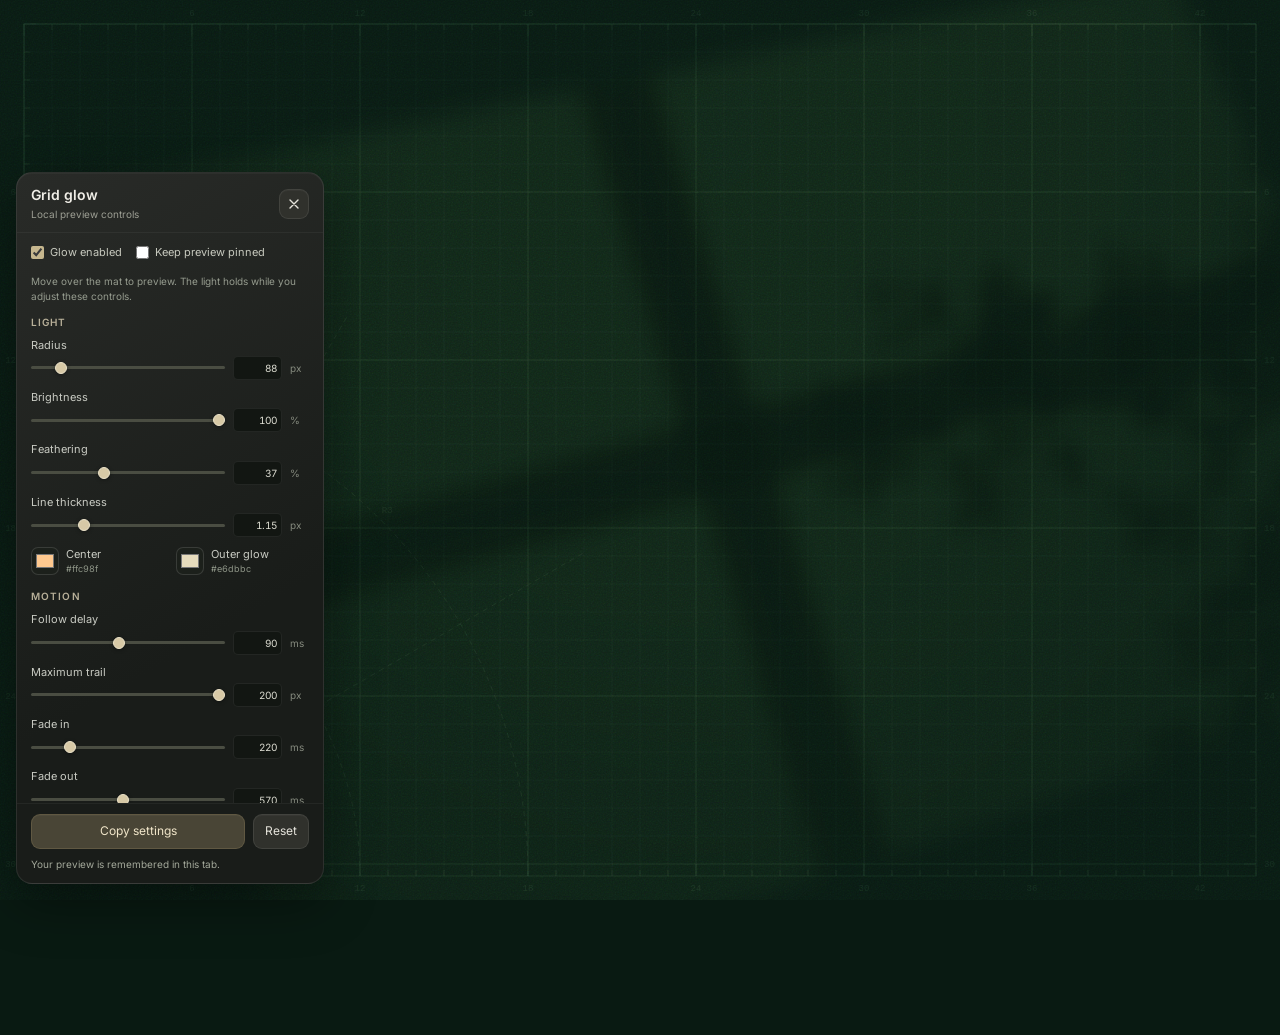
==== index.html @ a8134bee "Pause offscreen decorative animations while preserving scroll continuity" ====
<!DOCTYPE html>
<html lang="en" data-production-environment data-bg-light-pattern="window-foliage" data-bg-grid-pattern="cutting-mat" data-environment-paused>

<head>
    <meta charset="UTF-8">
    <meta name="viewport" content="width=device-width, initial-scale=1.0, maximum-scale=1.0, user-scalable=no">
    <meta name="theme-color" content="#091A12">
    <meta name="apple-mobile-web-app-capable" content="yes">
    <meta name="apple-mobile-web-app-status-bar-style" content="black-translucent">
    <meta name="description"
        content="Vibhore Singhal - Sr. UX Designer Portfolio showcasing design work at Zeta, personal projects, and films.">
    <title>ReelsFolio - Vibhore Singhal</title>
    <link rel="stylesheet" href="environment-production.css?v=grid-glow-1">
    <link rel="preload" href="assets/environment/olive-bough.webp" as="image" type="image/webp" crossorigin="anonymous" media="(min-width: 601px)">
    <script defer src="background-runtime.js?v=grid-glow-1"></script>
    <script defer src="grid-glow-controls.js"></script>
    <script defer src="animation-visibility.js"></script>

    <!-- Preconnect to external domains -->
    <link rel="preconnect" href="https://fonts.googleapis.com">
    <link rel="preconnect" href="https://fonts.gstatic.com" crossorigin>
    <link rel="preconnect" href="https://video.vibhoresinghal.com" crossorigin>
    <link rel="preconnect" href="https://img.vibhoresinghal.com" crossorigin>

    <!-- Preload critical resources -->
    <link rel="preload" href="videos.json" as="fetch" crossorigin>

    <!-- Favicon -->
    <link rel="icon"
        href="data:image/svg+xml,<svg xmlns=%22http://www.w3.org/2000/svg%22 viewBox=%220 0 100 100%22><text y=%22.9em%22 font-size=%2290%22>👋</text></svg>">

    <!-- Font with display swap for better performance -->
    <link href="https://fonts.googleapis.com/css2?family=Inter:wght@300;400;500;600;700;800&family=Momo+Trust+Display&display=swap"
        rel="stylesheet">
    <!-- GSAP for animations -->
    <script src="https://cdnjs.cloudflare.com/ajax/libs/gsap/3.12.2/gsap.min.js"></script>
    <!-- Cloudflare Web Analytics -->
    <script defer src='https://static.cloudflareinsights.com/beacon.min.js'
        data-cf-beacon='{"token": "035e36816b514ce68e174a70da8abcb8"}'></script>
    <style>
        * {
            margin: 0;
            padding: 0;
            box-sizing: border-box;
            -webkit-tap-highlight-color: transparent;
        }

        body,
        html {
            height: 100%;
            overflow: hidden;
            background-color: #091A12;
            font-family: 'Inter', -apple-system, BlinkMacSystemFont, 'Segoe UI', Roboto, sans-serif;
            touch-action: manipulation;
            /* Prevent text/element selection site-wide */
            user-select: none;
            -webkit-user-select: none;
            -moz-user-select: none;
            -ms-user-select: none;
        }

        @property --active-bg-color {
            syntax: '<color>';
            inherits: true;
            initial-value: #091A12;
        }

        :root {
            --active-bg-color: #091A12;
            --play-halo-size: 56px;
            --play-halo-darkness: 0.48;
            --play-halo-blur: 24px;
            --resume-font-size: 11.5px;
            --resume-font-weight: 500;
            --resume-letter-spacing: 0.2px;
            --resume-icon-gap: 6px;
            --resume-padding-x: 16px;
            --landing-actions-gap: 8px;
            --landing-action-height: 48px;
            --landing-resume-from: #06371e;
            --landing-resume-to: #011e0a;
            --landing-linkedin-from: #083f54;
            --landing-linkedin-to: #012b3c;
            --landing-x-from: #303030;
            --landing-x-to: #000000;
            --landing-email-from: #321f21;
            --landing-email-to: #241418;
            --project-title-font-size: 48px;
            --project-title-font-weight: 400;
            --project-title-letter-spacing: -1.6px;
            --project-title-line-height: 100%;
            --project-title-important-opacity: 1;
            --project-title-supporting-opacity: 0.24;
            --bg-grain-opacity: 0.37;
            --bg-grain-size: 215px;
            --bg-grain-contrast: 105%;
            --bg-grain-blend: soft-light;
            transition: --active-bg-color 0.6s ease-in-out;
        }

        :where(
            .landing-name,
            .content-title,
            .info-panel-title
        ) {
            font-family: 'Momo Trust Display', 'Inter', sans-serif;
            font-style: normal;
            font-weight: 400;
        }

        /* Background layer that transitions colors */
        :root[data-production-environment]:not([data-environment-ready]) .bg-light-shader { visibility: hidden; }

        .bg-layer {
            position: fixed;
            top: 0;
            left: 0;
            width: 100%;
            height: 100%;
            background-color: #091A12;
            transition: background-color 0.6s ease-in-out;
            z-index: 0;
            will-change: background-color;
            contain: strict;
        }

        .bg-grain {
            position: absolute;
            inset: 0;
            z-index: 3;
            pointer-events: none;
            opacity: var(--bg-grain-opacity);
            background-image: url("data:image/svg+xml,%3Csvg viewBox='0 0 180 180' xmlns='http://www.w3.org/2000/svg'%3E%3Cfilter id='grain'%3E%3CfeTurbulence type='fractalNoise' baseFrequency='.82' numOctaves='4' stitchTiles='stitch'/%3E%3C/filter%3E%3Crect width='100%25' height='100%25' filter='url(%23grain)' opacity='.9'/%3E%3C/svg%3E");
            background-size: var(--bg-grain-size) var(--bg-grain-size);
            background-repeat: repeat;
            filter: contrast(var(--bg-grain-contrast));
            mix-blend-mode: var(--bg-grain-blend);
        }

        .bg-light-shader {
            position: absolute;
            inset: calc(-1 * var(--bg-light-softness));
            z-index: 2;
            pointer-events: none;
            opacity: var(--bg-light-opacity);
            filter: blur(var(--bg-light-softness));
            mix-blend-mode: var(--bg-light-blend);
            mask-image: radial-gradient(
                ellipse var(--bg-light-spread-x) var(--bg-light-spread-y) at var(--bg-light-x) var(--bg-light-y),
                black 0%,
                rgba(0, 0, 0, 0.92) 36%,
                rgba(0, 0, 0, 0.42) 68%,
                transparent 100%
            );
            -webkit-mask-image: radial-gradient(
                ellipse var(--bg-light-spread-x) var(--bg-light-spread-y) at var(--bg-light-x) var(--bg-light-y),
                black 0%,
                rgba(0, 0, 0, 0.92) 36%,
                rgba(0, 0, 0, 0.42) 68%,
                transparent 100%
            );
            will-change: opacity, filter;
        }


        /* The scroll container */
        .video-container {
            height: 100vh;
            overflow-y: scroll;
            scroll-snap-type: y mandatory;
            scroll-behavior: smooth;
            scrollbar-width: none;
            -ms-overflow-style: none;
        }

        .video-container::-webkit-scrollbar {
            display: none;
        }

        /* Individual video sections */
        .video-section {
            height: 100vh;
            width: 100vw;
            scroll-snap-align: center;
            scroll-snap-stop: always;
            /* Prevent skipping sections */
            display: flex;
            align-items: center;
            justify-content: center;
            position: relative;
        }

        .video-content-wrapper {
            position: relative;
            display: flex;
            align-items: center;
            justify-content: center;
            width: 100%;
            height: 100%;
            z-index: 5;
        }

        /* Video frame container - 9:16 aspect ratio (phone-like) */
        .video-frame {
            position: relative;
            width: min(calc(91vh * 9 / 16), 95vw);
            aspect-ratio: 9/16;
            border-radius: 8px;
            overflow: hidden;
            /* Responsive shadow */
            box-shadow: 0 clamp(15px, 3vh, 25px) clamp(40px, 8vh, 80px) rgba(0, 0, 0, 0.4);
            opacity: 0.2;
            transform: scale(0.9);
            /* Smooth transition for scroll animations */
            transition: opacity 0.4s ease-out, transform 0.4s ease-out;
        }

        /* Vertical Navigation Arrows - FIXED position right of video frame */
        .video-nav-arrows {
            position: fixed;
            /* Position just to the right of video frame */
            left: calc(50% + min(calc(91vh * 9 / 16), 95vw) / 2 + 24px);
            top: 50%;
            transform: translateY(-50%);
            display: flex;
            flex-direction: column;

            z-index: 1000;
            transition: left 0.3s ease;
        }

        /* Adjust arrow position for landscape videos */
        .video-nav-arrows.landscape {
            left: calc(50% + min(calc(91vh * 16 / 9), calc(100vw - 152px)) / 2 + 24px);
        }

        .fullscreen-btn .fullscreen-exit-icon {
            display: none;
        }

        body.desktop-fullscreen-mode {
            background: #000;
        }

        body.desktop-fullscreen-mode.fullscreen-cursor-hidden,
        body.desktop-fullscreen-mode.fullscreen-cursor-hidden * {
            cursor: none !important;
        }

        body.desktop-fullscreen-mode .bg-layer {
            background: #000 !important;
            transition: none !important;
        }

        body.desktop-fullscreen-mode .navbar-wrapper,
        body.desktop-fullscreen-mode .control-bar,
        body.desktop-fullscreen-mode .content-info-left,
        body.desktop-fullscreen-mode .content-info-right,
        body.desktop-fullscreen-mode .landing-profile-info {
            opacity: 0 !important;
            visibility: hidden !important;
            pointer-events: none !important;
            transition: none !important;
            animation: none !important;
        }

        body.desktop-fullscreen-mode .bg-layer::after,
        body.desktop-fullscreen-mode .bg-grain,
        body.desktop-fullscreen-mode .bg-light-shader,
        body.desktop-fullscreen-mode .bg-grid-cutting-mat {
            display: none !important;
        }

        /* Keep the feed vertical; only individual sections center their content. */
        body.desktop-fullscreen-mode .video-container {
            width: 100vw !important;
            height: 100vh !important;
            height: 100dvh !important;
            display: block !important;
        }

        body.desktop-fullscreen-mode .landing-section,
        body.desktop-fullscreen-mode .video-section,
        body.desktop-fullscreen-mode .video-content-wrapper {
            width: 100vw !important;
            height: 100vh !important;
            height: 100dvh !important;
            display: flex !important;
            align-items: center !important;
            justify-content: center !important;
        }

        body.desktop-fullscreen-mode .video-frame,
        body.desktop-fullscreen-mode .landing-video-shell,
        body.desktop-fullscreen-mode .landing-video-frame {
            width: min(calc(98vh * 9 / 16), 98vw) !important;
            width: min(calc(98dvh * 9 / 16), 98vw) !important;
            height: auto !important;
            aspect-ratio: 9/16 !important;
            border-radius: 8px !important;
            box-shadow: 0 16px 64px rgba(0, 0, 0, 0.55) !important;
            margin: 0 auto !important;
            opacity: 1 !important;
            transform: none !important;
        }

        body.desktop-fullscreen-mode .video-section.landscape-mode .video-frame {
            width: min(calc(98vh * 16 / 9), 98vw) !important;
            width: min(calc(98dvh * 16 / 9), 98vw) !important;
            aspect-ratio: 16/9 !important;
        }

        body.desktop-fullscreen-mode .video-frame video,
        body.desktop-fullscreen-mode .landing-video-frame video {
            object-fit: cover !important;
            object-position: center !important;
        }

        body.desktop-fullscreen-mode .video-section.landscape-mode .video-frame video {
            object-fit: contain !important;
            object-position: center !important;
            background: #000 !important;
        }

        body.desktop-fullscreen-mode .play-overlay-btn,
        body.desktop-fullscreen-mode .mute-indicator {
            display: none !important;
        }

        body.desktop-fullscreen-mode .play-overlay-btn.paused {
            display: flex !important;
            z-index: 14000;
        }

        body.desktop-fullscreen-mode .video-nav-arrows {
            display: flex !important;
            left: auto !important;
            right: 20px !important;
            top: 20px !important;
            transform: none !important;
            z-index: 13000 !important;
        }

        body.desktop-fullscreen-mode .video-nav-arrows .nav-arrow-btn:not(.fullscreen-btn) {
            display: none !important;
            transition: none !important;
        }

        body.desktop-fullscreen-mode .fullscreen-btn .fullscreen-enter-icon {
            display: none;
        }

        body.desktop-fullscreen-mode .fullscreen-btn .fullscreen-exit-icon {
            display: block;
        }

        @media (min-width: 601px) {
            body::before {
                content: '';
                position: fixed;
                inset: 0;
                z-index: 900;
                pointer-events: none;
                background: rgba(0, 0, 0, 0.82);
                opacity: 0;
                transition: opacity 1.6s cubic-bezier(0.4, 0, 0.2, 1);
            }

            body.desktop-immersive-mode::before {
                opacity: 1;
            }

            body.desktop-immersive-layer-active .video-section.active .video-content-wrapper,
            body.desktop-immersive-layer-active .landing-section.active .landing-video-shell {
                position: relative;
                z-index: 901 !important;
            }

            body.desktop-immersive-mode .navbar-wrapper,
            body.desktop-immersive-mode .control-bar,
            body.desktop-immersive-mode .video-nav-arrows,
            body.desktop-immersive-mode .video-section.active .content-info-left,
            body.desktop-immersive-mode .video-section.active .content-info-right {
                opacity: 0.12 !important;
                transition: opacity 1.4s cubic-bezier(0.4, 0, 0.2, 1) !important;
            }

            body.desktop-immersive-mode .landing-profile-info {
                opacity: 0.08 !important;
                transition: opacity 1.4s cubic-bezier(0.4, 0, 0.2, 1) !important;
            }

            body.desktop-immersive-mode,
            body.desktop-immersive-mode * {
                cursor: none !important;
            }
        }

        .nav-arrow-btn {
            width: 48px;
            height: 48px;
            border-radius: 50%;
            border: 0;
            background:
                radial-gradient(circle at 72% 18%, rgba(255, 224, 183, 0.16), transparent 54%),
                linear-gradient(
                    180deg,
                    color-mix(in srgb, var(--active-bg-color) 48%, #6a635c) 0%,
                    color-mix(in srgb, var(--active-bg-color) 78%, #070504) 100%
                );
            background-clip: padding-box;
            backdrop-filter: blur(14px);
            -webkit-backdrop-filter: blur(14px);
            cursor: pointer;
            display: flex;
            align-items: center;
            justify-content: center;
            transition:
                background 0.22s ease,
                transform 0.22s ease,
                box-shadow 0.22s ease,
                opacity 0.22s ease;
            box-shadow:
                inset 0 1px 0 rgba(255, 255, 255, 0.16),
                inset 0 -5px 10px rgba(0, 0, 0, 0.2),
                0 0 0 1px rgba(0, 0, 0, 0.28),
                -10px 14px 22px rgba(0, 0, 0, 0.34),
                -4px 6px 10px rgba(0, 0, 0, 0.22);
            opacity: 0.94;
            margin-bottom: 10px;
            overflow: visible;
        }

        @media (hover: hover) {
            .nav-arrow-btn:hover {
                background:
                    radial-gradient(circle at 72% 18%, rgba(255, 224, 183, 0.22), transparent 56%),
                    linear-gradient(
                        180deg,
                        color-mix(in srgb, var(--active-bg-color) 40%, #7c746c) 0%,
                        color-mix(in srgb, var(--active-bg-color) 70%, #100c0a) 100%
                    );
                opacity: 1;
                box-shadow:
                    inset 0 1px 0 rgba(255, 255, 255, 0.2),
                    inset 0 -5px 10px rgba(0, 0, 0, 0.18),
                    0 0 0 1px rgba(0, 0, 0, 0.28),
                    -12px 16px 26px rgba(0, 0, 0, 0.36),
                    -5px 8px 12px rgba(0, 0, 0, 0.24);
            }
        }

        .nav-arrow-btn:active {
            background:
                radial-gradient(circle at 72% 18%, rgba(255, 224, 183, 0.06), transparent 50%),
                linear-gradient(
                    180deg,
                    color-mix(in srgb, var(--active-bg-color) 62%, #1c1814) 0%,
                    color-mix(in srgb, var(--active-bg-color) 88%, #030201) 100%
                );
            transform: translate(1px, 2px) scale(0.97);
            box-shadow:
                inset 0 3px 8px rgba(0, 0, 0, 0.32),
                inset 0 1px 0 rgba(255, 255, 255, 0.06),
                0 0 0 1px rgba(0, 0, 0, 0.28),
                -3px 4px 8px rgba(0, 0, 0, 0.22);
            transition-duration: 0.08s;
        }

        .nav-arrow-btn.like-btn.liked:active {
            background:
                radial-gradient(ellipse at 72% 12%, rgba(255, 224, 183, 0.06), transparent 52%),
                linear-gradient(180deg, #2a1a22 0%, #160e14 100%);
        }

        .nav-arrow-btn svg {
            width: 22px;
            height: 22px;
            overflow: visible;
            fill: none;
            stroke: rgba(226, 239, 232, 0.86);
            stroke-width: 1.8;
            stroke-linecap: round;
            stroke-linejoin: round;
        }

        .nav-arrow-btn:last-child {
            margin-bottom: 0;
        }

        #navArrowUp,
        #navArrowDown {
            overflow: hidden;
            flex-shrink: 0;
            transition:
                background 0.22s ease,
                transform 0.22s ease,
                box-shadow 0.22s ease,
                height 0.48s cubic-bezier(0.22, 1, 0.36, 1),
                margin-bottom 0.48s cubic-bezier(0.22, 1, 0.36, 1),
                opacity 0.28s ease 0.16s,
                visibility 0s linear;
        }

        #navArrowUp.hidden,
        #navArrowDown.hidden {
            height: 0;
            min-height: 0;
            margin-bottom: 0;
            opacity: 0;
            visibility: hidden;
            pointer-events: none;
            box-shadow: none;
            transition:
                opacity 0.18s ease,
                visibility 0s linear 0.18s,
                box-shadow 0.18s ease,
                height 0.42s cubic-bezier(0.22, 1, 0.36, 1) 0.08s,
                margin-bottom 0.42s cubic-bezier(0.22, 1, 0.36, 1) 0.08s;
        }

        /* Like Button Styles - starts as circle, expands to pill with count */
        .info-panel-btn {
            display: none;
        }

        .nav-arrow-btn.like-btn {
            width: 48px;
            height: 48px;
            border-radius: 24px;
            flex-direction: column;
            gap: 0;
            padding: 0;
            overflow: hidden;
            justify-content: center;
            align-items: center;
            position: relative;
            transition: height 0.3s ease, background-color 0.2s ease, border-color 0.2s ease;
        }

        .nav-arrow-btn.like-btn.has-likes {
            height: 70px;
            border-radius: 24px;
        }

        .nav-arrow-btn.like-btn svg {
            width: 24px;
            height: 24px;
            fill: none;
            stroke: white;
            stroke-width: 1.5;
            flex-shrink: 0;
            /* Ensure icon stays centered */
            position: absolute;
            top: 50%;
            left: 50%;
            transform: translate(-50%, -50%);
            transition: all 0.3s ease;
        }

        /* When expanded (has class expand or via JS height change), move icon up */
        .nav-arrow-btn.like-btn.has-likes svg {
            top: 12px;
            /* Fixed position from top */
            transform: translate(-50%, 0);
        }

        /* Make the entire like button fully opaque when liked, overriding default button opacity */
        .nav-arrow-btn.like-btn.liked {
            opacity: 1;
            background:
                radial-gradient(ellipse at 72% 12%, rgba(255, 224, 183, 0.14), transparent 58%),
                linear-gradient(180deg, #3e2832 0%, #241720 100%);
        }

        .nav-arrow-btn.like-btn.liked svg path {
            clip-path: url(#heartClip);
        }

        .nav-arrow-btn.like-btn.liked svg {
            fill: url(#heartGradient);
            stroke: url(#strokeGradient);
            /* Draws the fill first, then the stroke on top. This makes it an "inside" border. */
            paint-order: fill stroke;
            /* width of 3px is used because the clip-path cuts off the outer 1.5px */
            stroke-width: 3;
        }

        .nav-arrow-btn.like-btn.pulse:not(.has-likes) svg {
            animation: heartPulseCenter 0.5s cubic-bezier(0.34, 1.56, 0.64, 1);
        }

        .nav-arrow-btn.like-btn.pulse.has-likes svg {
            animation: heartPulseTop 0.5s cubic-bezier(0.34, 1.56, 0.64, 1);
        }

        @keyframes heartPulseCenter {
            0% {
                transform: translate(-50%, -50%) scale(1);
            }

            40% {
                transform: translate(-50%, -50%) scale(1.35);
            }

            100% {
                transform: translate(-50%, -50%) scale(1);
            }
        }

        @keyframes heartPulseTop {
            0% {
                transform: translate(-50%, 0) scale(1);
            }

            40% {
                transform: translate(-50%, 0) scale(1.35);
            }

            100% {
                transform: translate(-50%, 0) scale(1);
            }
        }

        .like-count {
            font-size: 12px;
            color: rgba(242, 247, 244, 0.92);
            font-weight: 650;
            text-align: center;
            opacity: 0;
            line-height: 1;
            /* Absolute position to avoid affecting flex alignment of heart */
            position: absolute;
            bottom: 12px;
            left: 0;
            width: 100%;
            transition: opacity 0.2s ease;
        }

        .nav-arrow-btn.like-btn.has-likes .like-count {
            opacity: 1;
        }

        /* Flying Heart Animation */
        .flying-heart {
            position: fixed;
            pointer-events: none;
            z-index: 9999;
            will-change: transform, opacity;
            transform: translate(-50%, -50%);
        }

        /* Burst Particle */
        .like-burst-particle {
            position: fixed;
            pointer-events: none;
            z-index: 9998;
            border-radius: 50%;
            will-change: transform, opacity;
            background: #ff3b3b;
        }

        /* Hide nav arrows on mobile */
        @media (max-width: 768px) {
            .video-nav-arrows {
                display: none;
            }
        }

        /* Landscape modification */
        /* Landscape modification */
        /* Landscape modification */
        .video-section.landscape-mode {
            justify-content: center;
            /* Center horizontally */
        }

        .video-section.landscape-mode .video-frame {
            aspect-ratio: 16/9;
            width: min(calc(91vh * 16 / 9), calc(100vw - 152px));
            border-radius: 8px;
            margin-right: 0;
            margin-bottom: 0;
            box-shadow: 0 10px 40px rgba(0, 0, 0, 0.5);
        }

        /* Landscape Mode Text Layout - Bottom Left (No overlap) */
        /* Landscape Mode Text Layout - Centered Below */
        .video-section.landscape-mode .content-info-left {
            position: absolute;
            left: 50%;
            transform: translateX(-50%);
            bottom: clamp(70px, 12vh, 100px);
            top: auto;
            width: 90vw;
            max-width: 800px;
            text-align: center;
            text-shadow: none;
        }

        .video-section.landscape-mode .content-desc {
            color: rgba(255, 255, 255, 0.9);
            font-size: clamp(14px, 1.5vw, 16px);
            font-weight: 500;
            font-style: italic;
            margin: 0;
            display: inline-block;
        }

        /* Add quotes via CSS */
        .video-section.landscape-mode .content-desc::before {
            content: "“ ";
        }

        .video-section.landscape-mode .content-desc::after {
            content: " ”";
        }

        /* Hide title in landscape mode */
        .video-section.landscape-mode .content-title {
            display: none;
        }

        .video-section.active .video-frame {
            opacity: 1;
            transform: none;
        }

        /* R2/HTML5 video - scale to fill vertical 9:16 frame */
        .video-frame video {
            position: absolute;
            top: 50%;
            left: 50%;
            transform: translate(-50%, -50%);
            min-width: 100%;
            min-height: 100%;
            width: auto;
            height: 100%;
            object-fit: cover;
            cursor: pointer;
        }


        .video-buffering {
            position: absolute;
            inset: 0;
            z-index: 90;
            display: flex;
            align-items: center;
            justify-content: center;
            opacity: 0;
            visibility: hidden;
            pointer-events: none;
            transition: opacity 0.2s ease, visibility 0s linear 0.2s;
        }

        .video-frame.is-buffering .video-buffering,
        .landing-video-frame.is-buffering .video-buffering {
            opacity: 1;
            visibility: visible;
            transition: opacity 0.2s ease, visibility 0s;
        }

        .video-buffering-ring {
            width: 36px;
            height: 36px;
            border-radius: 50%;
            border: 2px solid rgba(244, 239, 230, 0.22);
            border-top-color: rgba(244, 239, 230, 0.92);
            animation: videoBufferSpin 0.7s linear infinite;
        }

        @keyframes videoBufferSpin {
            to { transform: rotate(360deg); }
        }

        @media (prefers-reduced-motion: reduce) {
            .video-buffering-ring {
                animation: videoBufferPulse 1.2s ease-in-out infinite;
                border-color: rgba(244, 239, 230, 0.5);
            }

            @keyframes videoBufferPulse {
                0%, 100% { opacity: 0.35; }
                50% { opacity: 1; }
            }
        }

        /* R2 video play button overlay - matches control bar style */
        .video-frame .play-overlay-btn {
            position: absolute;
            top: 50%;
            left: 50%;
            transform: translate(-50%, -50%);
            width: 60px;
            height: 60px;
            background: rgba(255, 255, 255, 0.32);
            backdrop-filter: blur(10px);
            -webkit-backdrop-filter: blur(10px);
            border: 1px solid rgba(255, 255, 255, 0.3);
            border-radius: 50%;
            display: flex;
            align-items: center;
            justify-content: center;
            cursor: pointer;
            z-index: 100;
            opacity: 0;
            pointer-events: none;
            transition: all 0.3s ease;
            box-shadow: 0 4px 20px rgba(0, 0, 0, 0.3);
            color: white;
            isolation: isolate;
        }

        /* Only show button when paused */
        .video-frame .play-overlay-btn.paused {
            opacity: 1;
            pointer-events: auto;
        }

        .video-frame .play-overlay-btn:hover {
            background: rgba(255, 255, 255, 0.42);
            transform: translate(-50%, -50%) scale(1.05);
        }

        .play-overlay-btn svg {
            width: 28px;
            height: 28px;
            margin-left: 3px;
        }

        .play-overlay-btn .play-with-sound-ring {
            display: none;
            position: absolute;
            top: 50%;
            left: 50%;
            width: 124px;
            height: 124px;
            margin: 0;
            overflow: visible;
            pointer-events: none;
            transform: translate(-50%, -50%);
            animation: rotatePlayWithSound 36s linear infinite;
            animation-direction: normal;
            animation-play-state: running;
            filter: blur(0.4px);
            will-change: transform;
        }

        body.experience-awaiting-start .play-overlay-btn .play-with-sound-ring {
            display: block;
        }

        .play-overlay-btn::before {
            content: '';
            position: absolute;
            inset: calc(-1 * var(--play-halo-size));
            border-radius: 50%;
            background: radial-gradient(
                circle,
                color-mix(in srgb, var(--active-bg-color) 42%, rgb(0 0 0 / var(--play-halo-darkness))) 0%,
                rgb(5 14 10 / calc(var(--play-halo-darkness) * 0.5)) 46%,
                transparent 74%
            );
            filter: blur(var(--play-halo-blur));
            z-index: -1;
            pointer-events: none;
        }

        body.experience-awaiting-start .video-frame .play-overlay-btn {
            opacity: 1;
            pointer-events: auto;
        }

        .play-with-sound-ring text {
            fill: rgba(255, 255, 255, 0.92);
            font-family: 'Inter', sans-serif;
            font-size: 8.4px;
            font-weight: 600;
            font-style: normal;
            letter-spacing: 2.4px;
            text-transform: uppercase;
        }

        @keyframes rotatePlayWithSound {
            from {
                transform: translate(-50%, -50%) rotate(0deg);
            }

            to {
                transform: translate(-50%, -50%) rotate(360deg);
            }
        }

        @media (prefers-reduced-motion: reduce) {
            .play-overlay-btn .play-with-sound-ring {
                animation: none;
            }
        }

        /* ========== VIDEO SEEKBAR ========== */
        .video-seekbar {
            position: absolute;
            bottom: 0;
            left: 0;
            right: 0;
            width: auto;
            height: 18px;
            /* Hit area */
            z-index: 110;
            cursor: pointer;
            display: flex;
            align-items: flex-end;
            padding: 0 0 0 0;
            transition: padding 0.3s cubic-bezier(0.4, 0, 0.2, 1);
        }

        .video-seekbar:hover,
        .video-seekbar.dragging {
            padding: 0 16px 16px 16px;
        }

        .video-seekbar-track {
            width: 100%;
            height: 3px;
            background: rgba(255, 255, 255, 0.2);
            position: relative;
            border-radius: 0;
            transition: height 0.25s cubic-bezier(0.4, 0, 0.2, 1),
                border-radius 0.3s cubic-bezier(0.4, 0, 0.2, 1);
        }

        .video-seekbar:hover .video-seekbar-track,
        .video-seekbar.dragging .video-seekbar-track {
            height: 5px;
            border-radius: 20px;
        }

        .video-seekbar-fill {
            height: 100%;
            width: 0%;
            background: rgba(255, 255, 255, 0.85);
            position: relative;
            border-radius: 0;
            transition: border-radius 0.3s cubic-bezier(0.4, 0, 0.2, 1);
        }

        .video-seekbar:hover .video-seekbar-fill,
        .video-seekbar.dragging .video-seekbar-fill {
            border-radius: 20px 0 0 20px;
        }

        /* Thumb circle - hidden by default, appears on hover/drag */
        .video-seekbar-fill::after {
            content: '';
            position: absolute;
            right: -6px;
            top: 50%;
            transform: translateY(-50%) scale(0);
            width: 12px;
            height: 12px;
            border-radius: 50%;
            background: white;
            box-shadow: 0 0 6px rgba(0, 0, 0, 0.3), 0 0 12px rgba(255, 255, 255, 0.15);
            transition: transform 0.2s cubic-bezier(0.34, 1.56, 0.64, 1);
            pointer-events: none;
        }

        .video-seekbar:hover .video-seekbar-fill::after,
        .video-seekbar.dragging .video-seekbar-fill::after {
            transform: translateY(-50%) scale(1);
        }

        /* Buffer / background track subtle styling */
        .video-seekbar-track::after {
            content: '';
            position: absolute;
            top: 0;
            left: 0;
            width: 100%;
            height: 100%;
            background: rgba(255, 255, 255, 0.08);
            pointer-events: none;
        }

        /* Hide seekbar on landscape video frames — use same bar */
        .video-section.landscape-mode .video-seekbar {
            border-radius: 0 0 12px 12px;
        }

        .video-section.landscape-mode .video-seekbar-track {
            border-radius: 0 0 12px 12px;
        }


        /* Info bars on the sides - responsive positioning */
        .info-bar {
            position: absolute;
            display: flex;
            flex-direction: column;
            gap: clamp(8px, 1.5vw, 12px);
            opacity: 0;
            transform: translateX(-20px);
            transition: opacity 0.5s ease-in-out 0.15s, transform 0.5s ease-in-out 0.15s;
        }

        .info-bar.right {
            right: calc(50% - min(420px, 35vw));
            top: 50%;
            transform: translateY(-50%) translateX(20px);
        }

        .video-section.active .info-bar {
            opacity: 1;
            transform: translateX(0);
        }

        .video-section.active .info-bar.right {
            transform: translateY(-50%) translateX(0);
        }

        .info-bar.left {
            left: calc(50% - min(420px, 35vw));
            top: 40%;
        }

        .info-line {
            height: clamp(8px, 1.2vw, 12px);
            background: rgba(255, 255, 255, 0.25);
            border-radius: clamp(4px, 0.6vw, 6px);
        }

        .info-line.short {
            width: clamp(40px, 6vw, 60px);
        }

        .info-line.medium {
            width: clamp(65px, 9vw, 100px);
        }

        .info-line.long {
            width: clamp(90px, 12vw, 140px);
        }

        .info-dot {
            width: clamp(20px, 2.5vw, 28px);
            height: clamp(20px, 2.5vw, 28px);
            background: rgba(255, 255, 255, 0.3);
            border-radius: 50%;
        }

        .info-group {
            display: flex;
            align-items: center;
            gap: clamp(8px, 1.2vw, 12px);
        }

        /* NEW: Left Info Section (Title + Desc) */
        .content-info-left {
            position: absolute;
            left: calc(50% - min(650px, 48vw));
            top: 50%;
            transform: translateY(-50%) translateX(-50px);
            width: clamp(250px, 25vw, 350px);
            opacity: 0;
            transition: all 0.6s ease-out 0.2s;
            text-align: left;
            pointer-events: none;
            /* Let clicks pass through if needed */
            z-index: 10;
        }

        .video-section.active .content-info-left {
            opacity: 1;
            transform: translateY(-50%) translateX(0);
        }

        /* Based on design: Description first, then Title */
        .content-desc {
            color: rgba(255, 255, 255, 0.8);
            font-size: clamp(12px, 1.2vw, 14px);
            line-height: 1.5;
            margin-bottom: clamp(12px, 2vh, 20px);
            font-weight: 400;
        }

        .content-title {
            color: rgb(255 255 255 / var(--project-title-important-opacity));
            font-size: min(var(--project-title-font-size), 8vw);
            font-weight: var(--project-title-font-weight);
            letter-spacing: var(--project-title-letter-spacing);
            line-height: var(--project-title-line-height);
        }

        .content-title-important {
            color: rgb(255 255 255 / var(--project-title-important-opacity));
        }

        .content-title-supporting {
            color: rgb(255 255 255 / var(--project-title-supporting-opacity));
        }

        /* Project Link Button */
        .content-link, .info-panel-link {
            --landing-light-x: 35%;
            --landing-light-y: 12%;
            --landing-light-strength: 0;
            --landing-glow: 232 186 130;
            position: relative;
            isolation: isolate;
            overflow: hidden;
            display: inline-flex;
            align-items: center;
            gap: 10px;
            background:
                linear-gradient(
                    180deg,
                    color-mix(in srgb, var(--active-bg-color) 36%, #3a322c) 0%,
                    color-mix(in srgb, var(--active-bg-color) 70%, #100c0a) 100%
                );
            border: 1px solid rgba(0, 0, 0, 0.28);
            padding: 14px 22px;
            border-radius: 999px;
            color: rgba(255, 255, 255, 0.86);
            font-size: clamp(14px, 1.5vw, 16px);
            font-weight: 500;
            text-decoration: none;
            margin-top: clamp(16px, 3vh, 24px);
            box-shadow:
                inset 0 1px 0 rgba(255, 255, 255, 0.17),
                inset 0 -5px 10px rgba(0, 0, 0, 0.2),
                0 3px 5px rgba(0, 0, 0, 0.2),
                0 10px 22px rgba(0, 0, 0, 0.28);
            transition:
                color 0.5s ease,
                box-shadow 0.5s ease;
            cursor: pointer;
            pointer-events: auto;
        }

        .content-link::before, .info-panel-link::before {
            content: '';
            position: absolute;
            inset: 0;
            z-index: 0;
            pointer-events: none;
            background:
                radial-gradient(ellipse at 35% 0%, rgba(255, 224, 183, 0.14), transparent 58%),
                linear-gradient(110deg, rgba(255, 255, 255, 0.035), transparent 42%);
        }

        .content-link::after {
            content: '';
            position: absolute;
            inset: 0;
            z-index: 0;
            pointer-events: none;
            opacity: var(--landing-light-strength);
            background: radial-gradient(
                circle 5.6rem at var(--landing-light-x) var(--landing-light-y),
                rgb(var(--landing-glow) / 0.78) 0%,
                rgb(var(--landing-glow) / 0.28) 36%,
                transparent 72%
            );
            filter: blur(12px);
            mix-blend-mode: soft-light;
        }

        .content-link-inner {
            position: relative;
            z-index: 1;
            display: inline-flex;
            align-items: center;
            gap: 10px;
        }

        .content-link:hover, .info-panel-link:hover {
            color: rgba(255, 255, 255, 0.96);
            box-shadow:
                inset 0 1px 0 rgba(255, 255, 255, 0.22),
                inset 0 -5px 10px rgba(0, 0, 0, 0.18),
                0 4px 6px rgba(0, 0, 0, 0.2),
                0 14px 26px rgba(0, 0, 0, 0.32);
        }

        .content-link:active, .info-panel-link:active {
            transform: translateY(2px) scale(0.985);
            box-shadow:
                inset 0 3px 8px rgba(0, 0, 0, 0.32),
                inset 0 1px 0 rgba(255, 255, 255, 0.06),
                0 3px 8px rgba(0, 0, 0, 0.2);
            transition-duration: 0.08s;
        }

        .content-link svg {
            width: 18px;
            height: 18px;
            opacity: 0.8;
            transition: opacity 0.5s ease;
        }

        .content-link:hover svg {
            opacity: 1;
        }

        /* NEW: Right Info Section (Comments) */
        .content-info-right {
            position: absolute;
            right: calc(50% - min(650px, 48vw));
            top: 40%;
            /* Positioned slightly higher to match design */
            transform: translateY(-50%) translateX(50px);
            display: flex;
            flex-direction: column;
            gap: 20px;
            opacity: 0;
            transition: all 0.6s ease-out 0.4s;
            z-index: 10;
        }

        .video-section.active .content-info-right {
            opacity: 1;
            transform: translateY(-50%) translateX(0);
        }

        .comment-pill {
            position: relative;
            overflow: hidden;
            background:
                linear-gradient(
                    180deg,
                    color-mix(in srgb, var(--active-bg-color) 78%, #080605) 0%,
                    color-mix(in srgb, var(--active-bg-color) 52%, #1a1410) 100%
                );
            border: 1px solid rgba(0, 0, 0, 0.28);
            padding: 12px 16px;
            border-radius: 20px;
            display: flex;
            align-items: center;
            gap: 12px;
            max-width: 280px;
            color: rgba(255, 255, 255, 0.78);
            font-size: 13px;
            box-shadow:
                inset 0 4px 8px rgba(0, 0, 0, 0.42),
                inset 0 1px 0 rgba(0, 0, 0, 0.35),
                inset 0 -1px 0 rgba(255, 255, 255, 0.08);
            animation: subtleFloat 5s ease-in-out infinite;
        }

        .comment-pill::before {
            content: '';
            position: absolute;
            inset: 0;
            pointer-events: none;
            background:
                radial-gradient(ellipse at 50% 100%, rgba(255, 255, 255, 0.05), transparent 52%),
                linear-gradient(180deg, rgba(0, 0, 0, 0.18), transparent 46%);
        }

        .comment-pill > * {
            position: relative;
            z-index: 1;
        }

        /* Stagger animation for multiple comments */
        .comment-pill:nth-child(2) {
            animation-delay: 1.5s;
            animation-duration: 6s;
        }

        .comment-pill:nth-child(3) {
            animation-delay: 3s;
            animation-duration: 5.5s;
        }

        .comment-pill:nth-child(4) {
            animation-delay: 0.5s;
            animation-duration: 6.5s;
        }

        @keyframes subtleFloat {

            0%,
            100% {
                transform: translateY(0) translateX(0) rotate(0deg);
            }

            25% {
                transform: translateY(-6px) translateX(3px) rotate(0.5deg);
            }

            50% {
                transform: translateY(-3px) translateX(-2px) rotate(-0.3deg);
            }

            75% {
                transform: translateY(-8px) translateX(1px) rotate(0.3deg);
            }
        }

        .comment-icon {
            width: 32px;
            height: 32px;
            border-radius: 50%;
            background: rgba(255, 255, 255, 0.12);
            display: flex;
            align-items: center;
            justify-content: center;
            flex-shrink: 0;
            font-size: 16px;
            box-shadow:
                inset 0 2px 4px rgba(0, 0, 0, 0.38),
                inset 0 -1px 0 rgba(255, 255, 255, 0.08);
        }

        /* Removed 1024px hiding rule to avoid dead zone before 768px mobile mode */

        .toggle-btn {
            display: flex;
            align-items: center;
            background: rgba(255, 255, 255, 0.15);
            padding: clamp(6px, 1vw, 8px) clamp(12px, 1.5vw, 16px);
            border-radius: clamp(18px, 2.5vw, 25px);
            gap: clamp(8px, 1.2vw, 12px);
        }

        .toggle-btn .line {
            width: clamp(35px, 5vw, 50px);
            height: clamp(6px, 0.8vw, 8px);
            background: rgba(255, 255, 255, 0.4);
            border-radius: clamp(3px, 0.4vw, 4px);
        }

        .toggle-btn .circle {
            width: clamp(18px, 2.2vw, 24px);
            height: clamp(18px, 2.2vw, 24px);
            background: rgba(255, 255, 255, 0.5);
            border-radius: 50%;
        }

        /* Control bar container - responsive positioning */
        .control-bar {
            position: fixed;
            top: 20px;
            right: 20px;
            bottom: auto;
            left: auto;
            transform: none;
            display: flex;
            align-items: center;
            gap: 0;
            z-index: 1000;
            transition:
                opacity 0.3s ease,
                visibility 0s linear 0.3s,
                transform 0.3s ease;
            opacity: 0;
            visibility: hidden;
            pointer-events: none;
            transform: translateY(-4px);
        }

        @media (min-width: 1025px) and (hover: hover) {
            body.video-hover-active:not(.experience-awaiting-start) .control-bar,
            .control-bar:hover,
            .control-bar:focus-within {
                opacity: 1;
                visibility: visible;
                pointer-events: auto;
                transform: translateY(0);
                transition:
                    opacity 0.3s ease,
                    visibility 0s,
                    transform 0.3s ease;
            }
        }

        .control-bar.hidden {
            opacity: 0;
            visibility: hidden;
        }

        /* Unmute button - responsive sizing */
        .unmute-btn {
            background: rgba(255, 255, 255, 0.2);
            backdrop-filter: blur(10px);
            -webkit-backdrop-filter: blur(10px);
            border: 1px solid rgba(255, 255, 255, 0.3);
            color: white;
            width: 44px;
            height: 44px;
            padding: 0;
            border-radius: 50%;
            font-size: clamp(12px, 2vw, 15px);
            font-family: inherit;
            cursor: pointer;
            display: flex;
            align-items: center;
            justify-content: center;
            gap: 0;
            transition: all 0.3s ease;
            box-shadow: 0 4px 20px rgba(0, 0, 0, 0.2);
        }

        .unmute-btn:hover {
            background: rgba(255, 255, 255, 0.3);
            transform: scale(1.05);
        }

        .unmute-btn svg {
            width: 20px;
            height: 20px;
        }

        #soundBtnText {
            display: none;
        }

        /* Unmute button pulse animation - draws attention until user unmutes */
        .unmute-btn.pulsing {
            animation: unmutePulseOuter 2s cubic-bezier(0.25, 1, 0.5, 1) infinite;
        }

        /* Animate the icon gently */
        .unmute-btn.pulsing svg {
            animation: iconWiggle 2s ease-in-out infinite;
            transform-origin: center;
        }

        @keyframes iconWiggle {

            0%,
            100% {
                transform: rotate(0deg) scale(1);
            }

            10% {
                transform: rotate(-10deg) scale(1.1);
            }

            20% {
                transform: rotate(10deg) scale(1.1);
            }

            30% {
                transform: rotate(-10deg) scale(1.1);
            }

            40% {
                transform: rotate(10deg) scale(1.1);
            }

            50%,
            100% {
                transform: rotate(0deg) scale(1);
            }
        }

        @keyframes unmutePulseOuter {
            0% {
                box-shadow: 0 4px 20px rgba(0, 0, 0, 0.2), 0 0 0 0 rgba(255, 255, 255, 0.2);
            }

            100% {
                box-shadow: 0 4px 20px rgba(0, 0, 0, 0.2), 0 0 0 20px rgba(255, 255, 255, 0);
            }
        }

        /* Play/Stop button - responsive circular button */
        .play-stop-btn {
            width: clamp(36px, 7vw, 44px);
            height: clamp(36px, 7vw, 44px);
            background: rgba(255, 255, 255, 0.2);
            backdrop-filter: blur(10px);
            -webkit-backdrop-filter: blur(10px);
            border: 1px solid rgba(255, 255, 255, 0.3);
            border-radius: 50%;
            color: white;
            cursor: pointer;
            display: none;
            align-items: center;
            justify-content: center;
            transition: all 0.3s ease;
            box-shadow: 0 4px 20px rgba(0, 0, 0, 0.2);
        }

        .play-stop-btn:hover {
            background: rgba(255, 255, 255, 0.3);
            transform: scale(1.1);
        }

        .play-stop-btn svg {
            width: clamp(20px, 4vw, 24px);
            height: clamp(20px, 4vw, 24px);
        }

        /* Tab Navigation - sticky on landing, becomes fixed at top when scrolling */
        .tab-nav {
            position: sticky;
            top: clamp(12px, 3vh, 20px);
            display: flex;
            align-items: center;
            justify-content: center;
            gap: 6px;
            z-index: 1001;
            background: rgba(255, 255, 255, 0.08);
            backdrop-filter: blur(10px);
            -webkit-backdrop-filter: blur(10px);
            padding: 6px;
            border-radius: 50px;
            border: 1px solid rgba(255, 255, 255, 0.1);
            transition: opacity 0.3s ease, visibility 0.3s ease;
            width: fit-content;
            margin: 0 auto 16px auto;
        }

        .navbar-wrapper {
            position: fixed;
            top: clamp(12px, 3vh, 20px);
            left: 50%;
            transform: translateX(-50%);
            display: flex;
            align-items: center;
            gap: 12px;
            z-index: 11000;
            pointer-events: none;
            transition: top 0.5s cubic-bezier(0.16, 1, 0.3, 1), opacity 0.3s ease;
        }

        .navbar-wrapper>* {
            pointer-events: auto;
        }

        /* Logo Button - Separate circular VS initials button */
        .logo-btn {
            width: clamp(40px, 6vw, 50px);
            height: clamp(40px, 6vw, 50px);
            border-radius: 50%;
            background: rgba(0, 0, 0, 0.3);
            backdrop-filter: blur(10px);
            -webkit-backdrop-filter: blur(10px);
            border: 1px solid rgba(255, 255, 255, 0.1);
            cursor: pointer;
            display: flex;
            align-items: center;
            justify-content: center;
            font-family: inherit;
            font-size: clamp(13px, 2vw, 16px);
            font-weight: 600;
            color: rgba(255, 255, 255, 0.85);
            transition: all 0.3s ease, opacity 0.3s ease, visibility 0.3s ease;
            box-shadow: 0 4px 20px rgba(0, 0, 0, 0.2);
        }

        .logo-btn:hover {
            background: rgba(255, 255, 255, 0.15);
            transform: scale(1.05);
            color: white;
        }

        .logo-btn.active {
            background: rgba(124, 58, 237, 0.6);
            border-color: rgba(124, 58, 237, 0.8);
            color: white;
        }

        /* Global tabs - fixed behavior handled by navbar-wrapper */
        .tab-nav.global-tabs {
            margin: 0;
            /* Snappier transition for opacity/visibility only */
            transition: opacity 0.3s ease, visibility 0.3s ease;
        }

        @media (min-width: 601px) {
            .navbar-wrapper {
                opacity: 0;
                visibility: hidden;
                pointer-events: none;
            }
        }

        /* Landing position state for the category navigation */
        .tab-nav.global-tabs.landing-position {
            /* Position handled by JS for perfect sync with scroll */
            pointer-events: auto;
            /* Placeholder to prevent empty ruleset */
        }

        .navbar-wrapper.hidden {
            opacity: 0;
            visibility: hidden;
            pointer-events: none;
        }

        .tab-btn {
            padding: 10px 20px;
            background: transparent;
            border: none;
            color: rgba(255, 255, 255, 0.6);
            font-size: 14px;
            font-weight: 500;
            font-family: inherit;
            cursor: pointer;
            border-radius: 50px;
            transition: all 0.3s ease;
            white-space: nowrap;
        }

        .tab-btn:hover {
            color: rgba(255, 255, 255, 0.9);
            background: rgba(255, 255, 255, 0.1);
        }

        .tab-btn.active {
            background: rgba(255, 255, 255, 0.2);
            color: white;
        }

        /* Single scroll container - no more tab transforms */
        .tabs-container {
            display: contents;
            /* Acts as a simple wrapper, content flows naturally */
        }




        @media (max-width: 1024px) {

            .info-bar {
                display: none;
            }
        }


        /* Main scroll container */
        .main-scroll-container {
            position: relative;
            height: 100vh;
            width: 100vw;
            overflow: hidden;
        }

        .main-scroll-container::-webkit-scrollbar {
            display: none;
        }

        /* Tabs world container - full page */
        .tabs-world {
            height: 100vh;
            width: 100vw;
            position: relative;
            overflow: hidden;
        }

        /* ========== NEW LANDING SECTION STYLES ========== */

        /* Landing Section - Full screen video-like view */
        .landing-section {
            height: 100vh;
            width: 100vw;
            scroll-snap-align: center;
            scroll-snap-stop: always;
            display: flex;
            align-items: center;
            justify-content: center;
            position: relative;
            overflow: visible;
        }

        @media (prefers-reduced-motion: no-preference) {
            body.intro-pending .landing-video-shell,
            body.intro-pending .landing-bio,
            body.intro-pending .landing-name,
            body.intro-pending .landing-locations,
            body.intro-pending .landing-actions,
            body.intro-pending .video-nav-arrows {
                opacity: 0;
            }

            body.intro-pending .landing-video-shell {
                transform: translateY(18px) scale(0.984);
            }

            body.intro-pending .landing-bio,
            body.intro-pending .landing-name,
            body.intro-pending .landing-locations,
            body.intro-pending .landing-actions {
                transform: translateY(10px);
            }

            body.intro-pending .video-nav-arrows {
                transform: translateY(calc(-50% + 12px));
            }

            body.intro-ready .landing-video-shell,
            body.intro-ready .landing-bio,
            body.intro-ready .landing-name,
            body.intro-ready .landing-locations,
            body.intro-ready .landing-actions,
            body.intro-ready .video-nav-arrows {
                opacity: 1;
                transition:
                    opacity 0.9s cubic-bezier(0.22, 1, 0.36, 1),
                    transform 0.9s cubic-bezier(0.22, 1, 0.36, 1);
            }

            body.intro-ready .landing-video-shell {
                transform: none;
                transition-delay: 60ms;
            }

            body.intro-ready .landing-bio {
                transform: none;
                transition-delay: 180ms;
            }

            body.intro-ready .landing-name {
                transform: none;
                transition-delay: 260ms;
            }

            body.intro-ready .landing-locations {
                transform: none;
                transition-delay: 340ms;
            }

            body.intro-ready .landing-actions {
                transform: none;
                transition-delay: 420ms;
            }

            body.intro-ready .video-nav-arrows {
                transform: translateY(-50%);
                transition-delay: 500ms;
            }
        }

        /* Landing Profile Info - Left Side */
        .landing-profile-info {
            position: absolute;
            left: calc(50% - min(650px, 48vw));
            top: 50%;
            transform: translateY(-50%);
            width: clamp(250px, 25vw, 350px);
            max-width: none;
            z-index: 10;
            text-align: left;
        }

        .landing-bio {
            color: rgba(255, 255, 255, 0.75);
            font-size: clamp(13px, 1.3vw, 16px);
            line-height: 1.5;
            white-space: pre-line;
            margin-bottom: clamp(12px, 2vh, 20px);
            font-weight: 400;
        }

        .landing-name {
            color: rgb(255 255 255 / var(--project-title-important-opacity));
            font-size: min(var(--project-title-font-size), 8vw);
            font-weight: var(--project-title-font-weight);
            letter-spacing: var(--project-title-letter-spacing);
            line-height: var(--project-title-line-height);
            margin: 0 0 clamp(12px, 2vh, 20px) 0;
        }

        .landing-locations {
            display: flex;
            gap: 8px;
            flex-wrap: wrap;
        }

        .location-tag {
            position: relative;
            isolation: isolate;
            overflow: hidden;
            display: inline-flex;
            align-items: center;
            gap: 5px;
            background: linear-gradient(
                180deg,
                color-mix(in srgb, var(--active-bg-color) 82%, #080b08),
                color-mix(in srgb, var(--active-bg-color) 76%, #20231c)
            );
            border: 0;
            padding: 5px 8px;
            border-radius: 999px;
            color: #b5b8aa;
            font-size: clamp(11px, 0.9vw, 12px);
            font-weight: 400;
            line-height: 1;
            letter-spacing: 0.01em;
            box-shadow:
                inset 0 1px 3px rgba(0, 0, 0, 0.28),
                inset 0 -1px 0 rgba(185, 194, 166, 0.045);
        }

        .location-tag svg {
            width: 11px;
            height: 11px;
            opacity: 1;
            color: #8c9787;
        }

        .landing-actions {
            display: flex;
            align-items: center;
            gap: var(--landing-actions-gap);
            margin-top: 14px;
        }

        .landing-action {
            --landing-light-x: 72%;
            --landing-light-y: 18%;
            --landing-light-strength: 0;
            --landing-glow: 255 196 140;
            height: var(--landing-action-height);
            position: relative;
            isolation: isolate;
            overflow: hidden;
            border: 0;
            background:
                linear-gradient(
                    180deg,
                    #322720 0%,
                    #211813 100%
                );
            background-clip: padding-box;
            color: rgba(255, 255, 255, 0.82);
            border-radius: 12px;
            clip-path: none;
            display: inline-flex;
            align-items: center;
            justify-content: center;
            text-decoration: none;
            box-shadow:
                inset 0 1px 0 rgba(255, 255, 255, 0.16),
                inset 0 -5px 10px rgba(0, 0, 0, 0.2),
                0 0 0 1px rgba(0, 0, 0, 0.28),
                -10px 14px 22px rgba(0, 0, 0, 0.34),
                -4px 6px 10px rgba(0, 0, 0, 0.22);
            transition:
                color 0.5s ease,
                box-shadow 0.5s ease;
        }

        .landing-action::before {
            content: '';
            position: absolute;
            inset: 0;
            z-index: 0;
            pointer-events: none;
            background:
                radial-gradient(ellipse at 72% 12%, rgba(255, 224, 183, 0.16), transparent 58%),
                linear-gradient(110deg, rgba(255, 255, 255, 0.04), transparent 42%);
        }

        .landing-action::after {
            content: '';
            position: absolute;
            inset: 0;
            z-index: 0;
            pointer-events: none;
            opacity: var(--landing-light-strength);
            background: radial-gradient(
                circle 5.6rem at var(--landing-light-x) var(--landing-light-y),
                rgb(var(--landing-glow) / 0.78) 0%,
                rgb(var(--landing-glow) / 0.28) 36%,
                transparent 72%
            );
            filter: blur(12px);
            mix-blend-mode: soft-light;
        }

        .landing-action > * {
            position: relative;
            z-index: 1;
        }

        .landing-action:hover {
            color: rgba(255, 255, 255, 0.94);
            box-shadow:
                inset 0 1px 0 rgba(255, 255, 255, 0.22),
                inset 0 -5px 10px rgba(0, 0, 0, 0.18),
                0 0 0 1px rgba(0, 0, 0, 0.28),
                -11px 15px 24px rgba(0, 0, 0, 0.34),
                -4px 6px 10px rgba(0, 0, 0, 0.22);
        }

        .landing-action:active {
            background:
                radial-gradient(circle at 72% 18%, rgba(255, 224, 183, 0.06), transparent 50%),
                linear-gradient(
                    180deg,
                    color-mix(in srgb, var(--active-bg-color) 62%, #1c1814) 0%,
                    color-mix(in srgb, var(--active-bg-color) 88%, #030201) 100%
                );
            transform: translate(1px, 2px) scale(0.97);
            box-shadow:
                inset 0 3px 8px rgba(0, 0, 0, 0.32),
                inset 0 1px 0 rgba(255, 255, 255, 0.06),
                0 0 0 1px rgba(0, 0, 0, 0.28),
                -3px 4px 8px rgba(0, 0, 0, 0.22);
            transition-duration: 0.08s;
        }

        .landing-action:active::before {
            opacity: 0.28;
        }

        .landing-action:active::after {
            opacity: 0;
        }

        .landing-action:focus-visible {
            outline: 2px solid rgba(255, 255, 255, 0.9);
            outline-offset: 3px;
        }

        .landing-resume-action {
            --landing-glow: 118 196 148;
            --landing-light-x: 35%;
            --landing-light-y: 12%;
            flex: 0 0 auto;
            gap: var(--resume-icon-gap);
            padding: 0 var(--resume-padding-x);
            font-size: var(--resume-font-size);
            font-weight: var(--resume-font-weight);
            letter-spacing: var(--resume-letter-spacing);
            white-space: nowrap;
            border-radius: 999px;
            background:
                linear-gradient(
                    180deg,
                    color-mix(in srgb, var(--active-bg-color) 36%, #3a322c) 0%,
                    color-mix(in srgb, var(--active-bg-color) 70%, #100c0a) 100%
                );
            color: rgba(255, 255, 255, 0.86);
            box-shadow:
                inset 0 1px 0 rgba(255, 255, 255, 0.17),
                inset 0 -5px 10px rgba(0, 0, 0, 0.2),
                0 3px 5px rgba(0, 0, 0, 0.2),
                0 10px 22px rgba(0, 0, 0, 0.28);
        }

        .landing-resume-action::before {
            background:
                radial-gradient(ellipse at 35% 0%, rgba(150, 220, 170, 0.16), transparent 58%),
                linear-gradient(110deg, rgba(180, 230, 190, 0.05), transparent 42%);
        }

        .landing-resume-action:hover {
            color: rgba(255, 255, 255, 0.96);
            box-shadow:
                inset 0 1px 0 rgba(255, 255, 255, 0.22),
                inset 0 -5px 10px rgba(0, 0, 0, 0.18),
                0 4px 6px rgba(0, 0, 0, 0.2),
                0 14px 26px rgba(0, 0, 0, 0.32);
        }

        .landing-resume-action:active {
            background:
                radial-gradient(circle at 72% 18%, rgba(255, 224, 183, 0.06), transparent 50%),
                linear-gradient(
                    180deg,
                    color-mix(in srgb, var(--active-bg-color) 62%, #1c1814) 0%,
                    color-mix(in srgb, var(--active-bg-color) 88%, #030201) 100%
                );
        }

        .landing-social-action {
            width: var(--landing-action-height);
            flex: 0 0 var(--landing-action-height);
            border-radius: 50%;
        }

        .landing-linkedin-action {
            --landing-glow: 86 176 196;
            background: linear-gradient(180deg, var(--landing-linkedin-from) 0%, var(--landing-linkedin-to) 100%);
            color: #bfd0d5;
        }

        .landing-linkedin-action:hover {
            color: #d7e6ea;
        }

        .landing-x-action {
            --landing-glow: 232 196 148;
            background: linear-gradient(180deg, var(--landing-x-from) 0%, var(--landing-x-to) 100%);
            color: #d8cfc5;
        }

        .landing-x-action:hover {
            color: #efe8de;
        }

        .landing-email-action {
            --landing-glow: 214 138 118;
            background: linear-gradient(180deg, var(--landing-email-from) 0%, var(--landing-email-to) 100%);
            color: #d8bdb2;
        }

        .landing-email-action:hover {
            color: #ead4cc;
        }

        .landing-action svg {
            width: 19px;
            height: 19px;
        }

        .landing-action.is-placeholder {
            opacity: 0.86;
        }

        .landing-resume-action.is-placeholder {
            opacity: 1;
        }

        /* Landing Video Frame - Center */
        .landing-video-shell {
            position: relative;
            z-index: 5;
            border-radius: 8px;
            box-shadow: 0 clamp(15px, 3vh, 25px) clamp(40px, 8vh, 80px) rgba(0, 0, 0, 0.5);
        }

        .landing-video-frame {
            position: relative;
            width: min(calc(91vh * 9 / 16), 95vw);
            aspect-ratio: 9/16;
            border-radius: 8px;
            overflow: hidden;
            /* Skeleton placeholder background */
            background: linear-gradient(110deg,
                    rgba(255, 255, 255, 0.1) 0%,
                    rgba(255, 255, 255, 0.2) 50%,
                    rgba(255, 255, 255, 0.1) 100%);
            background-size: 200% 100%;
            animation: shimmer 1.5s infinite;
        }

        .landing-video-frame.loaded {
            animation: none;
            background: none;
        }

        .landing-video-frame video,
        .landing-video-frame img {
            position: absolute;
            top: 0;
            left: 0;
            width: 100%;
            height: 100%;
            object-fit: cover;
        }



        /* Landing video frame play overlay - same as video-frame */
        .landing-video-frame {
            cursor: pointer;
        }

        .landing-video-frame .play-overlay-btn {
            position: absolute;
            top: 50%;
            left: 50%;
            transform: translate(-50%, -50%);
            width: 60px;
            height: 60px;
            background: rgba(255, 255, 255, 0.32);
            backdrop-filter: blur(10px);
            -webkit-backdrop-filter: blur(10px);
            border: 1px solid rgba(255, 255, 255, 0.3);
            border-radius: 50%;
            display: flex;
            align-items: center;
            justify-content: center;
            cursor: pointer;
            z-index: 100;
            opacity: 1;
            pointer-events: auto;
            transition: all 0.3s ease;
            box-shadow: 0 4px 20px rgba(0, 0, 0, 0.3);
            color: white;
            isolation: isolate;
        }

        /* Hide button when playing */
        .landing-video-frame .play-overlay-btn.playing {
            opacity: 0;
            pointer-events: none;
        }

        .landing-video-frame .play-overlay-btn:hover {
            background: rgba(255, 255, 255, 0.42);
            transform: translate(-50%, -50%) scale(1.05);
        }

        /* Shared tactile play control — same lighting as nav/fullscreen buttons */
        .video-frame .play-overlay-btn,
        .landing-video-frame .play-overlay-btn {
            width: 56px;
            height: 56px;
            border: 0;
            color: #f4efe6;
            background:
                radial-gradient(ellipse at 32% 8%, rgba(255, 248, 226, 0.24), transparent 64%),
                linear-gradient(155deg, #77796d 0%, #505449 48%, #30352e 100%);
            background-clip: padding-box;
            backdrop-filter: none;
            -webkit-backdrop-filter: none;
            box-shadow:
                inset 0 1px 0 rgba(255, 255, 244, 0.48),
                inset 1px 0 0 rgba(255, 255, 244, 0.12),
                inset 0 -2px 3px rgba(0, 0, 0, 0.22),
                0 0 0 1px rgba(12, 16, 12, 0.38),
                0 3px 5px rgba(0, 0, 0, 0.24),
                0 10px 20px rgba(0, 0, 0, 0.24);
            transition:
                opacity 0.3s ease,
                background 0.22s ease,
                box-shadow 0.22s ease;
        }

        .video-frame .play-overlay-btn:hover,
        .landing-video-frame .play-overlay-btn:hover {
            background:
                radial-gradient(ellipse at 32% 8%, rgba(255, 248, 226, 0.3), transparent 64%),
                linear-gradient(155deg, #848678 0%, #5b5f52 48%, #373d33 100%);
            transform: translate(-50%, -50%);
            box-shadow:
                inset 0 1px 0 rgba(255, 255, 244, 0.56),
                inset 1px 0 0 rgba(255, 255, 244, 0.16),
                inset 0 -2px 3px rgba(0, 0, 0, 0.18),
                0 0 0 1px rgba(12, 16, 12, 0.38),
                0 4px 6px rgba(0, 0, 0, 0.24),
                0 12px 24px rgba(0, 0, 0, 0.26);
        }

        .video-frame .play-overlay-btn:active,
        .landing-video-frame .play-overlay-btn:active {
            background:
                radial-gradient(ellipse at 40% 90%, rgba(255, 248, 226, 0.08), transparent 60%),
                linear-gradient(155deg, #3c4137 0%, #474c40 100%);
            transform: translate(-50%, -50%);
            box-shadow:
                inset 0 3px 7px rgba(0, 0, 0, 0.38),
                inset 0 -1px 0 rgba(255, 255, 244, 0.2),
                0 0 0 1px rgba(12, 16, 12, 0.4),
                0 2px 4px rgba(0, 0, 0, 0.2);
            transition-duration: 0.08s;
        }

        .play-overlay-btn > svg:not(.play-with-sound-ring) {
            width: 22px;
            height: 22px;
            margin-left: 1px;
            color: #f4efe6;
            filter: none;
        }

        .play-overlay-btn .pause-overlay-icon {
            display: none;
            width: 26px;
            height: 26px;
            margin-left: 0;
        }

        @keyframes shimmer {
            0% {
                background-position: 200% 0;
            }

            100% {
                background-position: -200% 0;
            }
        }

        /* Mobile Bottom Navigation — hidden by default, shown at <=600px */
        .mobile-bottom-nav {
            display: none;
            position: fixed;
            bottom: 0;
            left: 0;
            right: 0;
            box-sizing: content-box;
            height: 56px;
            padding-bottom: env(safe-area-inset-bottom, 0px);
            background: rgba(0, 0, 0, 0.85);
            backdrop-filter: blur(20px);
            -webkit-backdrop-filter: blur(20px);
            border-top: none;
            z-index: 11000;
            justify-content: space-around;
            align-items: center;
        }

        .mobile-nav-item {
            display: flex;
            flex-direction: column;
            align-items: center;
            justify-content: center;
            gap: 2px;
            background: none;
            border: none;
            color: rgba(255, 255, 255, 0.45);
            font-family: inherit;
            font-size: 10px;
            font-weight: 500;
            cursor: pointer;
            padding: 6px 12px;
            transition: color 0.2s ease;
            -webkit-tap-highlight-color: transparent;
        }

        .mobile-nav-item svg {
            width: 24px;
            height: 24px;
        }

        .mobile-nav-item.active {
            color: white;
        }

        .mobile-nav-item:active {
            transform: scale(0.92);
        }

        /* Desktop portrait stage: reserve real columns instead of fixed offsets.
           The gutter also leaves room for the 48px playback-control rail. */
        @media (min-width: 1025px) {
            :root {
                --reel-side-width: clamp(220px, 22vw, 380px);
                --reel-side-gap: clamp(100px, 6vw, 240px);
                --reel-comment-gap: calc(var(--reel-side-gap) + clamp(24px, 2vw, 64px));
                --reel-edge-space: clamp(24px, 3vw, 80px);
                --desktop-reel-width: min(
                    calc(91vh * 9 / 16),
                    calc(100vw - 2 * var(--reel-edge-space) - 2 * var(--reel-side-width) - 2 * var(--reel-comment-gap))
                );
                --landscape-edge-space: clamp(28px, 2.5vw, 48px);
                --landscape-control-gap: clamp(20px, 2vw, 32px);
                --landscape-control-width: 48px;
                --desktop-landscape-width: min(
                    calc(91vh * 16 / 9),
                    calc(100vw - 2 * var(--landscape-edge-space) - 2 * var(--landscape-control-gap) - 2 * var(--landscape-control-width))
                );
            }

            /* Reserve symmetric gutters so the video stays centred and its
               controls have real breathing room outside the frame. */
            body:not(.desktop-fullscreen-mode) .video-section.landscape-mode .video-frame {
                width: var(--desktop-landscape-width);
            }

            body:not(.desktop-fullscreen-mode) .video-nav-arrows.landscape {
                left: calc(50% + var(--desktop-landscape-width) / 2 + var(--landscape-control-gap));
                width: var(--landscape-control-width);
            }

            body.landscape-video-active:not(.desktop-fullscreen-mode) .control-bar {
                top: var(--landscape-edge-space);
                right: var(--landscape-edge-space);
            }

            body:not(.desktop-fullscreen-mode) .video-section:not(.landscape-mode) .video-frame {
                width: var(--desktop-reel-width);
            }

            .video-section:not(.landscape-mode) .content-info-left {
                left: auto;
                right: calc(50% + var(--desktop-reel-width) / 2 + var(--reel-side-gap));
                width: var(--reel-side-width);
            }

            .video-section:not(.landscape-mode) .content-info-right {
                right: auto;
                left: calc(50% + var(--desktop-reel-width) / 2 + var(--reel-comment-gap));
                width: var(--reel-side-width);
                gap: clamp(16px, 2vh, 28px);
            }

            .video-section:not(.landscape-mode) .content-title {
                font-size: min(var(--project-title-font-size), clamp(30px, 3.1vw, 48px));
                overflow-wrap: break-word;
            }

            .video-section:not(.landscape-mode) .comment-pill {
                max-width: 320px;
                font-size: clamp(13px, 0.8vw, 15px);
                line-height: 1.45;
            }

            body:not(.desktop-fullscreen-mode):has(.video-section.active:not(.landscape-mode)) .video-nav-arrows:not(.landscape) {
                left: calc(50% + var(--desktop-reel-width) / 2 + 24px);
            }
        }

        /* ===== TABLET: 601px–1024px ===== */
        @media (max-width: 1024px) {

            .video-container,
            .landing-section,
            .main-scroll-container,
            .tabs-world {
                height: 100vh !important;
                height: 100dvh !important;
            }

            .video-section {
                height: 100vh !important;
                height: 100dvh !important;
                overflow: hidden;
            }

            /* Content overlay: bottom of the video frame area */
            .content-info-left {
                position: absolute !important;
                left: 50% !important;
                bottom: 12% !important;
                top: auto !important;
                right: auto !important;
                transform: translateX(-50%) !important;
                width: auto !important;
                max-width: min(calc(min(calc(91vh * 9 / 16), 95vw) - 32px), 80vw) !important;
                z-index: 200 !important;
                opacity: 0 !important;
                visibility: hidden !important;
                text-shadow: 0 1px 6px rgba(0, 0, 0, 0.8) !important;
                pointer-events: auto !important;
                transition: opacity 0.3s ease !important;
                text-align: left !important;
            }

            .video-section.active .content-info-left {
                opacity: 1 !important;
                visibility: visible !important;
            }

            /* Action buttons: vertical stack on the right */
            .video-nav-arrows {
                display: flex !important;
                position: fixed !important;
                left: auto !important;
                right: 12px !important;
                top: 50% !important;
                bottom: auto !important;
                transform: translateY(-50%) !important;
                flex-direction: column;
                gap: 0;
                z-index: 9005 !important;
            }

            .content-title {
                font-size: 20px !important;
                font-weight: 700;
                line-height: 1.2;
                margin-bottom: 4px;
            }

            .landing-name,
            .content-title,
            .info-panel-title,
            .content-title-important,
            .content-title-supporting {
                font-family: 'Inter', sans-serif !important;
                font-weight: 700 !important;
                letter-spacing: -0.02em !important;
                line-height: 1.2 !important;
                color: #fff !important;
            }

            .content-desc {
                font-size: 13px !important;
                line-height: 1.4;
                margin-bottom: 8px;
                display: -webkit-box;
                -webkit-line-clamp: 2;
                line-clamp: 2;
                -webkit-box-orient: vertical;
                overflow: hidden;
            }

            .content-link {
                margin-top: 8px !important;
                font-size: 12px !important;
                padding: 6px 12px !important;
            }

            /* Hide desktop-only decorative elements */
            .content-info-right,
            .info-bar {
                display: none !important;
            }

            /* Bottom gradient scrim for text readability */
            .video-frame::after {
                content: '';
                position: absolute;
                bottom: 0;
                left: 0;
                right: 0;
                height: 50%;
                background: linear-gradient(to top, rgba(0, 0, 0, 0.6) 0%, transparent 100%);
                pointer-events: none;
                z-index: 50;
            }

            /* Keep desktop button surfaces here; phone glass is scoped to <=600px below. */

            .control-bar {
                display: none !important;
            }

            /* Navbar adjustments */
            .navbar-wrapper {
                top: 10px !important;
            }

            .tab-btn {
                padding: 8px 14px;
                font-size: 12px;
            }

            .logo-btn {
                width: 36px !important;
                height: 36px !important;
                font-size: 12px !important;
            }


            /* Landing scrim for text readability over phone-frame */
            .landing-video-frame::after {
                content: '';
                position: absolute;
                bottom: 0;
                left: 0;
                right: 0;
                height: 50%;
                background: linear-gradient(to top, rgba(0, 0, 0, 0.6) 0%, transparent 100%);
                pointer-events: none;
                z-index: 4;
            }

            .video-seekbar {
                z-index: 210;
            }

        }

        /* ===== MOBILE: <=600px — edge-to-edge video + bottom navbar ===== */
        @media (max-width: 600px) {

            .bg-light-shader { display: none !important; }

            html,
            body,
            .bg-layer {
                background: #000 !important;
                background-color: #000 !important;
                transition: none !important;
            }

            .video-container,
            .landing-section,
            .video-section,
            .video-content-wrapper,
            .video-frame,
            .landing-video-frame,
            .video-frame video,
            .landing-video-frame video {
                background: #000 !important;
                background-color: #000 !important;
            }

            /* Mobile production defaults: retain functionality but hide experimental UI. */
            .landing-name,
            .landing-bio,
            .landing-locations,
            .landing-actions {
                display: none !important;
            }

            .video-section .content-info-left {
                display: none !important;
            }

            .mobile-bottom-nav,
            .video-nav-arrows,
            .control-bar {
                opacity: 0 !important;
                visibility: hidden !important;
                pointer-events: none !important;
            }

            /* Text is hidden, so mobile frames no longer need readability scrims. */
            .video-frame::after,
            .landing-video-frame::after {
                content: none !important;
                display: none !important;
                background: none !important;
            }

            /* The hidden site navbar reserves no space: video uses the full browser viewport. */
            .video-container,
            .landing-section,
            .main-scroll-container,
            .tabs-world {
                height: 100vh !important;
                height: 100dvh !important;
            }

            .video-container {
                scroll-behavior: auto !important;
            }

            .video-section {
                height: 100vh !important;
                height: 100dvh !important;
                overflow: hidden;
            }

            .video-content-wrapper {
                width: 100vw;
                height: 100%;
                overflow: hidden;
            }

            /* Video frame: fills the shortened section */
            .video-frame {
                width: 100vw !important;
                height: 100% !important;
                aspect-ratio: unset !important;
                border-radius: 0 !important;
                box-shadow: none !important;
                opacity: 1 !important;
                transform: none !important;
                transition: none !important;
                z-index: 1 !important;
            }

            .video-frame video {
                width: 100%;
                height: 100%;
                object-fit: cover;
                object-position: center bottom;
            }


            /* Content overlay: above seekbar within shortened frame */
            .content-info-left {
                left: 16px !important;
                bottom: 24px !important;
                right: 80px !important;
                transform: none !important;
                max-width: calc(100vw - 110px) !important;
                text-align: left !important;
                display: flex !important;
                flex-direction: column !important;
                pointer-events: auto !important;
                cursor: pointer;
            }

            .content-title,
            .landing-name {
                font-size: 16px !important;
                line-height: 1.2 !important;
                margin-bottom: 2px !important;
            }

            .content-title {
                order: -1 !important;
            }

            .content-desc {
                font-size: 11px !important;
                line-height: 1.35 !important;
                margin-bottom: 4px !important;
            }

            .content-link {
                font-size: 11px !important;
                padding: 5px 10px !important;
                margin-top: 4px !important;
                gap: 6px !important;
                align-self: flex-start !important;
            }

            .content-link svg {
                width: 14px !important;
                height: 14px !important;
            }

            /* Landing frame: fills the shortened section */
            .landing-video-shell {
                width: 100%;
                height: 100%;
                border-radius: 0;
                box-shadow: none;
            }

            .landing-video-frame {
                width: 100vw !important;
                height: 100% !important;
                aspect-ratio: unset !important;
                border-radius: 0 !important;
                box-shadow: none !important;
            }

            .landing-video-frame video,
            .landing-video-frame img {
                object-position: center bottom;
            }

            .landing-profile-info {
                left: 16px;
                right: 16px;
                top: auto;
                transform: none;
                bottom: 24px;
                width: auto;
                max-width: none;
                z-index: 10;
                text-shadow: 0 1px 4px rgba(0, 0, 0, 0.6);
                pointer-events: auto;
                cursor: pointer;
            }

            .landing-name {
                font-family: 'Inter', sans-serif !important;
                font-weight: 700 !important;
                letter-spacing: -0.02em !important;
                line-height: 1.2 !important;
                color: #fff !important;
            }

            .content-title,
            .info-panel-title,
            .content-title-important,
            .content-title-supporting {
                font-family: 'Inter', sans-serif !important;
                font-weight: 700 !important;
                letter-spacing: -0.02em !important;
                color: #fff !important;
            }

            .landing-bio {
                font-size: 13px !important;
            }

            /* Landscape video overrides (Films tab) — no cropping, frame fills section */
            .video-section.landscape-mode .video-frame {
                width: 100vw !important;
                height: 100% !important;
                aspect-ratio: unset !important;
                border-radius: 0 !important;
                margin: 0 !important;
            }

            .video-section.landscape-mode .video-frame video {
                object-fit: contain !important;
                object-position: center center !important;
                background: transparent !important;
            }


            .video-section.landscape-mode .video-seekbar {
                bottom: 0 !important;
                border-radius: 0 !important;
            }

            .video-section.landscape-mode .video-seekbar-track {
                border-radius: 0 !important;
            }

            .video-section.landscape-mode .content-info-left {
                position: absolute !important;
                left: 16px !important;
                bottom: 24px !important;
                top: auto !important;
                transform: none !important;
                width: auto !important;
                max-width: calc(100vw - 110px) !important;
                text-align: left !important;
                z-index: 200 !important;
                opacity: 0 !important;
                visibility: hidden !important;
            }

            .video-section.active.landscape-mode .content-info-left {
                opacity: 1 !important;
                visibility: visible !important;
            }

            .video-section.landscape-mode .content-desc {
                font-style: normal !important;
            }

            .video-section.landscape-mode .content-desc::before,
            .video-section.landscape-mode .content-desc::after {
                content: none !important;
            }

            .video-section.landscape-mode .content-title {
                display: block !important;
                font-size: 20px !important;
            }

            /* Hide top navbar, show bottom nav */
            .navbar-wrapper {
                display: none !important;
            }

            .mobile-bottom-nav {
                display: flex !important;
            }

            /* Seekbar at bottom of shortened frame, hidden during scroll */
            .video-seekbar {
                bottom: 0 !important;
                opacity: 0 !important;
                transition: opacity 0.3s ease !important;
            }

            .video-section.active .video-seekbar,
            .landing-section.active .video-seekbar {
                opacity: 1 !important;
            }

            /* Disable hover/drag expansion on mobile — Instagram-style flat bar */
            .video-seekbar:hover,
            .video-seekbar.dragging {
                padding: 0 !important;
            }

            .video-seekbar:hover .video-seekbar-track,
            .video-seekbar.dragging .video-seekbar-track {
                height: 3px !important;
                border-radius: 0 !important;
            }

            .video-seekbar:hover .video-seekbar-fill,
            .video-seekbar.dragging .video-seekbar-fill {
                border-radius: 0 !important;
            }

            .video-seekbar:hover .video-seekbar-fill::after,
            .video-seekbar.dragging .video-seekbar-fill::after {
                transform: translateY(-50%) scale(0) !important;
            }

            /* Give the mobile control column a consistent rhythm and safe edge inset. */
            .video-nav-arrows {
                right: max(12px, calc(env(safe-area-inset-right, 0px) + 8px)) !important;
                align-items: center;
            }

            /* Mobile glass: directional edge light instead of a uniform outline. */
            /* Keep the parent transparent to backdrop sampling; fade each button. */
            .video-nav-arrows {
                display: flex !important;
                opacity: 1 !important;
                visibility: visible !important;
                pointer-events: none !important;
                transition: none !important;
            }

            .video-nav-arrows .nav-arrow-btn {
                position: relative;
                isolation: isolate;
                width: 48px;
                height: 48px;
                flex-shrink: 0;
                margin-bottom: 10px;
                border: 0;
                background:
                    radial-gradient(ellipse at 24% 0%, rgba(255, 243, 225, 0.20), transparent 62%),
                    linear-gradient(155deg, rgba(35, 29, 25, 0.14), rgba(16, 13, 12, 0.32));
                backdrop-filter: blur(14px) saturate(115%) brightness(0.94);
                -webkit-backdrop-filter: blur(14px) saturate(115%) brightness(0.94);
                box-shadow:
                    inset 0 1px 1px rgba(255, 242, 223, 0.16),
                    inset 0 -2px 3px rgba(0, 0, 0, 0.22),
                    0 3px 6px rgba(0, 0, 0, 0.22),
                    0 10px 22px rgba(0, 0, 0, 0.34);
                opacity: 1;
                -webkit-tap-highlight-color: transparent;
                transition:
                    transform 0.24s cubic-bezier(0.22, 1.3, 0.36, 1),
                    box-shadow 0.18s ease,
                    opacity 0.22s ease;
            }

            .video-nav-arrows .nav-arrow-btn::before {
                content: '';
                position: absolute;
                inset: 0;
                border-radius: inherit;
                padding: 1px;
                pointer-events: none;
                background: linear-gradient(145deg,
                    rgba(255, 245, 228, 0.72) 0%,
                    rgba(255, 245, 228, 0.23) 28%,
                    rgba(255, 255, 255, 0.045) 52%,
                    rgba(255, 235, 207, 0.11) 74%,
                    rgba(255, 235, 207, 0.33) 100%);
                -webkit-mask: linear-gradient(#fff 0 0) content-box, linear-gradient(#fff 0 0);
                mask: linear-gradient(#fff 0 0) content-box, linear-gradient(#fff 0 0);
                -webkit-mask-composite: xor;
                mask-composite: exclude;
            }

            .video-nav-arrows .nav-arrow-btn svg {
                filter: drop-shadow(0 1px 1px rgba(0, 0, 0, 0.35));
            }

            .video-nav-arrows .nav-arrow-btn:not(.liked) svg {
                stroke: rgba(255, 248, 238, 0.96);
                stroke-width: 1.7;
            }

            .video-nav-arrows .like-count {
                font-size: 11px;
                font-weight: 600;
                font-variant-numeric: tabular-nums;
                letter-spacing: 0.015em;
                color: rgba(255, 248, 238, 0.90);
                text-shadow: 0 1px 2px rgba(0, 0, 0, 0.35);
            }

            .video-nav-arrows .nav-arrow-btn.like-btn {
                transition:
                    height 0.3s ease,
                    transform 0.24s cubic-bezier(0.22, 1.3, 0.36, 1),
                    box-shadow 0.18s ease,
                    opacity 0.22s ease;
            }

            .video-nav-arrows .nav-arrow-btn:last-child { margin-bottom: 0; }

            .video-nav-arrows .nav-arrow-btn:active,
            .video-nav-arrows .nav-arrow-btn.like-btn.liked:active {
                transform: translateY(2px) scale(0.94);
                transition-duration: 0.09s;
                background:
                    radial-gradient(ellipse at 50% 100%, rgba(255, 230, 198, 0.08), transparent 65%),
                    linear-gradient(165deg, rgba(8, 7, 6, 0.62), rgba(20, 16, 14, 0.48));
                box-shadow:
                    inset 0 3px 7px rgba(0, 0, 0, 0.55),
                    inset 0 1px 2px rgba(0, 0, 0, 0.38),
                    inset 0 -1px 1px rgba(255, 235, 207, 0.14),
                    0 1px 2px rgba(0, 0, 0, 0.20);
            }

            .video-nav-arrows .nav-arrow-btn.like-btn.liked:active {
                background:
                    radial-gradient(ellipse at 50% 100%, rgba(255, 183, 204, 0.07), transparent 65%),
                    linear-gradient(165deg, rgba(28, 10, 19, 0.72), rgba(30, 15, 23, 0.56));
            }

            .video-nav-arrows .nav-arrow-btn:active::before {
                background: linear-gradient(145deg,
                    rgba(0, 0, 0, 0.48) 0%,
                    rgba(0, 0, 0, 0.26) 30%,
                    rgba(255, 235, 207, 0.04) 52%,
                    rgba(255, 235, 207, 0.18) 76%,
                    rgba(255, 235, 207, 0.40) 100%);
            }

            .video-nav-arrows .nav-arrow-btn:active svg {
                filter: drop-shadow(0 1px 0 rgba(255, 235, 207, 0.10));
            }

            .video-nav-arrows .nav-arrow-btn:focus-visible {
                outline: 2px solid rgba(255, 245, 228, 0.9);
                outline-offset: 3px;
            }

            @media (prefers-reduced-motion: reduce) {
                .video-nav-arrows .nav-arrow-btn,
                .video-nav-arrows .nav-arrow-btn.like-btn {
                    transition: opacity 0.15s ease;
                }
                .video-nav-arrows .nav-arrow-btn:active,
                .video-nav-arrows .nav-arrow-btn.like-btn.liked:active { transform: none; }
            }

            /* --- Info Panel (Instagram-style bottom sheet) --- */
            .info-panel-btn {
                display: flex !important;
            }

            /* The bottom sheet — parked below viewport (top: 100%), GSAP slides it up */
            .info-panel-sheet {
                position: fixed;
                left: 0;
                right: 0;
                top: 100%;
                height: 70vh;
                z-index: 12000;
                display: flex;
                flex-direction: column;
                background: color-mix(in srgb, var(--active-bg-color) 28%, #141414);
                border-radius: 16px 16px 0 0;
                pointer-events: none;
                will-change: transform;
            }

            .info-panel-sheet.visible {
                pointer-events: auto;
            }

            .info-panel-toolbar {
                display: flex;
                align-items: center;
                gap: 8px;
                padding: 0 12px 10px 16px;
                flex-shrink: 0;
                border-bottom: 1px solid rgba(255,255,255,.08);
            }
            .info-panel-toolbar h2 {
                flex: 1; min-width: 0; margin: 0; font-size: 22px; color: white;
                font-family: 'Momo Trust Display', 'Inter', sans-serif;
                font-weight: 400; line-height: 1.15; letter-spacing: -.5px;
            }
            .info-panel-toolbar button {
                min-width: 44px;
                min-height: 44px;
                flex-shrink: 0;
                margin: 0;
            }
            .info-panel-toolbar button:focus-visible,
            .info-panel-link:focus-visible { outline: 2px solid white; outline-offset: 3px; }
            #infoPanelPlayback svg { fill: currentColor; stroke: none; color: rgba(226,239,232,.86); }
            #infoPanelClose svg { stroke-width: 2.5; }

            .info-panel-dragger {
                width: 100%;
                padding: 12px 0 8px;
                display: flex;
                align-items: center;
                justify-content: center;
                cursor: grab;
                touch-action: none;
                flex-shrink: 0;
            }

            .info-panel-dragger:active {
                cursor: grabbing;
            }

            .info-panel-dragger-pill {
                width: 36px;
                height: 4px;
                border-radius: 2px;
                background: rgba(255,255,255,0.3);
            }

            .info-panel-content {
                flex: 1;
                overflow-y: auto;
                -webkit-overflow-scrolling: touch;
                overscroll-behavior: contain;
                padding: 16px max(16px, env(safe-area-inset-right)) max(24px, env(safe-area-inset-bottom)) max(16px, env(safe-area-inset-left));
                min-height: 0;
                box-sizing: border-box;
                scrollbar-width: none;
                -ms-overflow-style: none;
            }

            .info-panel-content::-webkit-scrollbar {
                display: none;
            }

            .info-panel-header {
                padding: 4px 0 16px;
                border-bottom: 1px solid rgba(255,255,255,0.08);
                margin-bottom: 16px;
            }

            .info-panel-title {
                color: white;
                font-size: 20px;
                font-weight: 700;
                line-height: 1.25;
                margin: 0 0 6px;
            }

            .info-panel-desc {
                color: rgba(255,255,255,0.65);
                font-size: 14px;
                line-height: 1.5;
                margin: 0;
            }

            .info-panel-link {
                display: inline-flex;
                width: 100%;
                box-sizing: border-box;
                justify-content: center;
                min-height: 44px;
                align-items: center;
                gap: 8px;
                margin-top: 12px;
                padding: 8px 14px;
                font-size: 13px;
                font-weight: 500;
                text-decoration: none;
            }

            .info-panel-link svg {
                width: 14px;
                height: 14px;
                opacity: 0.7;
            }

            .info-panel-comments-heading {
                color: rgba(255,255,255,0.4);
                font-size: 12px;
                font-weight: 600;
                text-transform: uppercase;
                letter-spacing: 0.06em;
                margin: 0 0 12px;
            }

            .info-panel-comment {
                display: grid;
                grid-template-columns: 36px minmax(0, 1fr);
                align-items: center;
                gap: 12px;
                padding: 12px 0;
                border-bottom: 1px solid rgba(255,255,255,0.05);
            }

            .info-panel-comment:last-child {
                border-bottom: none;
            }

            .info-panel-comment-icon {
                width: 36px;
                height: 36px;
                border-radius: 50%;
                display: flex;
                align-items: center;
                justify-content: center;
                flex-shrink: 0;
                color: #eee8df;
                background: linear-gradient(
                    160deg,
                    color-mix(in srgb, var(--comment-accent) 48%, #343230),
                    color-mix(in srgb, var(--comment-accent) 28%, #202020)
                );
                box-shadow:
                    inset 0 1px 0 rgba(255, 255, 255, 0.18),
                    inset 0 -3px 6px rgba(0, 0, 0, 0.24),
                    0 3px 7px rgba(0, 0, 0, 0.24);
            }

            .info-panel-comment-icon svg {
                width: 18px;
                height: 18px;
                fill: currentColor;
            }

            .info-panel-comment-text {
                color: rgba(255,255,255,0.85);
                font-size: 14px;
                line-height: 1.5;
                min-width: 0;
                overflow-wrap: anywhere;
            }

            /* When info panel is open, GSAP drives transforms via a CSS variable */
            .video-section.info-panel-active .video-frame,
            .landing-section.info-panel-active .landing-video-frame {
                --ip-scale: 1;
                --ip-radius: 0px;
                --ip-ty: 0px;
                transform: translateY(var(--ip-ty)) scale(var(--ip-scale)) !important;
                border-radius: var(--ip-radius) !important;
                will-change: transform;
                transform-origin: center center !important;
            }

            /* Paused mobile state: show only the title and primary reel actions. */
            body:not(.mobile-immersive-mode) .video-section.active .content-info-left {
                display: flex !important;
                opacity: 1 !important;
                visibility: visible !important;
            }

            body:not(.mobile-immersive-mode) .landing-section.active .landing-profile-info {
                opacity: 1 !important;
                visibility: visible !important;
            }

            body:not(.mobile-immersive-mode) .landing-section.active .landing-name {
                display: block !important;
            }

            .video-section .content-desc,
            .video-section .content-link,
            .landing-bio,
            .landing-locations {
                display: none !important;
            }

            body:not(.mobile-immersive-mode) .video-nav-arrows .nav-arrow-btn {
                opacity: 1 !important;
                visibility: visible !important;
                pointer-events: auto !important;
            }

            .video-nav-arrows .nav-arrow-btn,
            .video-section .content-info-left,
            .landing-profile-info {
                transition:
                    opacity 0.4s cubic-bezier(0.22, 1, 0.36, 1),
                    visibility 0s linear 0.4s !important;
            }

            /* Playing mobile state: leave only the video and seek bar visible. */
            body.mobile-immersive-mode .video-nav-arrows .nav-arrow-btn,
            body.mobile-immersive-mode .video-section .content-info-left,
            body.mobile-immersive-mode .landing-profile-info {
                opacity: 0 !important;
                visibility: hidden !important;
                pointer-events: none !important;
            }

            /* A tap reveals playback controls without pausing the video. */
            body.mobile-immersive-mode.mobile-controls-visible .video-nav-arrows .nav-arrow-btn,
            body.mobile-immersive-mode.mobile-controls-visible .video-section.active .content-info-left,
            body.mobile-immersive-mode.mobile-controls-visible .landing-section.active .landing-profile-info {
                opacity: 1 !important;
                visibility: visible !important;
                pointer-events: auto !important;
                transition:
                    opacity 0.4s cubic-bezier(0.22, 1, 0.36, 1),
                    visibility 0s !important;
            }

            body.mobile-immersive-mode.mobile-controls-visible .video-section.active .content-info-left {
                display: flex !important;
            }

            body.mobile-immersive-mode.mobile-controls-visible .landing-section.active .landing-name {
                display: block !important;
            }

            body.mobile-immersive-mode.mobile-controls-visible .video-section.active .play-overlay-btn,
            body.mobile-immersive-mode.mobile-controls-visible .landing-section.active .play-overlay-btn {
                display: flex !important;
                opacity: 1 !important;
                visibility: visible !important;
                pointer-events: auto !important;
                transform: translate(-50%, -50%) scale(1) !important;
                transition:
                    opacity 0.4s cubic-bezier(0.22, 1, 0.36, 1),
                    transform 0.4s cubic-bezier(0.22, 1, 0.36, 1) !important;
            }

            /* The sheet owns the mobile UI while open; keep reel controls out of its way. */
            body.info-panel-open .video-nav-arrows,
            body.info-panel-open .mobile-bottom-nav {
                display: none !important;
            }
            body.info-panel-open .bg-layer { background: var(--active-bg-color) !important; }
            body.info-panel-open .video-container,
            body.info-panel-open .landing-section,
            body.info-panel-open .video-section,
            body.info-panel-open .video-content-wrapper,
            body.info-panel-open .landing-video-shell { background: transparent !important; }
            body.info-panel-open .info-panel-active .play-overlay-btn {
                display: none !important;
                visibility: hidden !important;
                pointer-events: none !important;
            }
            body.info-panel-open .info-panel-active .video-frame,
            body.info-panel-open .info-panel-active .landing-video-frame {
                box-shadow:
                    0 0 0 1px rgba(255,255,255,.10),
                    0 12px 26px rgba(0,0,0,.38),
                    0 32px 64px rgba(0,0,0,.48) !important;
            }
            body.info-panel-open .info-panel-active .content-info-left,
            body.info-panel-open .info-panel-active .landing-profile-info,
            body.info-panel-open .info-panel-active .video-seekbar {
                visibility: hidden !important;
                pointer-events: none !important;
            }

            body.info-panel-controls-returning .video-nav-arrows .nav-arrow-btn,
            body.info-panel-controls-returning .video-section.active .play-overlay-btn,
            body.info-panel-controls-returning .landing-section.active .play-overlay-btn {
                transition: opacity 0.35s cubic-bezier(0.22, 1, 0.36, 1),
                    visibility 0s !important;
            }

            body.info-panel-controls-returning.info-panel-controls-pending .video-nav-arrows .nav-arrow-btn,
            body.info-panel-controls-returning.info-panel-controls-pending .video-section.active .play-overlay-btn,
            body.info-panel-controls-returning.info-panel-controls-pending .landing-section.active .play-overlay-btn {
                opacity: 0 !important;
                visibility: hidden !important;
                pointer-events: none !important;
                transition: none !important;
            }

            @media (prefers-reduced-motion: reduce) {
                body.info-panel-controls-returning .video-nav-arrows .nav-arrow-btn,
                body.info-panel-controls-returning .video-section.active .play-overlay-btn,
                body.info-panel-controls-returning .landing-section.active .play-overlay-btn {
                    transition: none !important;
                }
            }

            body.mobile-immersive-mode .play-overlay-btn > svg.play-overlay-icon {
                display: none;
            }

            body.mobile-immersive-mode .play-overlay-btn .pause-overlay-icon {
                display: block;
            }
        }

        /* Keep arrow expansion independent of the mobile controls' fade rules. */
        @media (max-width: 600px) {
            body .video-nav-arrows :is(#navArrowUp, #navArrowDown) {
                transition:
                    height 0.48s cubic-bezier(0.22, 1, 0.36, 1),
                    margin-bottom 0.48s cubic-bezier(0.22, 1, 0.36, 1),
                    opacity 0.28s ease 0.16s,
                    visibility 0s linear,
                    transform 0.24s cubic-bezier(0.22, 1.3, 0.36, 1),
                    box-shadow 0.18s ease !important;
            }

            body .video-nav-arrows :is(#navArrowUp, #navArrowDown).hidden {
                opacity: 0 !important;
                visibility: hidden !important;
                pointer-events: none !important;
                box-shadow: none !important;
                transition:
                    opacity 0.18s ease,
                    visibility 0s linear 0.18s,
                    box-shadow 0.18s ease,
                    height 0.42s cubic-bezier(0.22, 1, 0.36, 1) 0.08s,
                    margin-bottom 0.42s cubic-bezier(0.22, 1, 0.36, 1) 0.08s !important;
            }

            @media (prefers-reduced-motion: reduce) {
                body .video-nav-arrows :is(#navArrowUp, #navArrowDown),
                body .video-nav-arrows :is(#navArrowUp, #navArrowDown).hidden {
                    transition: none !important;
                }
            }
        }

        @media (max-width: 600px) {
            #mobilePreviewRetry {
                position: fixed;
                inset: 50% auto auto 50%;
                transform: translate(-50%, -50%);
                z-index: 11000;
                display: flex;
                flex-direction: column;
                align-items: center;
                gap: 12px;
            }
            #mobilePreviewRetry[hidden] { display: none !important; }
            #mobilePreviewRetry button {
                width: 56px;
                height: 56px;
                padding: 0;
                display: grid;
                place-items: center;
                border: 0;
                border-radius: 50%;
                color: #f4efe6;
                background: radial-gradient(ellipse at 32% 8%, #fff8e23d, transparent 64%), linear-gradient(155deg, #77796d, #505449 48%, #30352e);
                box-shadow: inset 0 1px 0 #fffff47a, inset 0 -2px 3px #0004, 0 3px 5px #0004, 0 10px 20px #0004;
                cursor: pointer;
                touch-action: manipulation;
            }
            #mobilePreviewRetry button:active { box-shadow: inset 0 3px 7px #0006, 0 2px 4px #0003; }
            #mobilePreviewRetry button:focus-visible { outline: 2px solid #f4efe6; outline-offset: 5px; }
            #mobilePreviewRetry svg { width: 22px; height: 22px; margin-left: 1px; }
            #mobilePreviewRetry span { color: #f4efe6; font: 12px/1.4 Inter, sans-serif; }
            #mobilePreviewRetry span:empty { display: none; }
            body.mobile-preview-fallback .grid-loading-highlight { opacity: 0 !important; animation: none !important; }
            body.mobile-preview-fallback .grid-loading-band { animation-play-state: paused !important; }
            body.mobile-preview-fallback .video-nav-arrows { visibility: hidden !important; opacity: 0 !important; pointer-events: none !important; }
            body.mobile-preview-fallback .video-nav-arrows .nav-arrow-btn { visibility: hidden !important; opacity: 0 !important; pointer-events: none !important; }
            body.info-panel-open #mobilePreviewRetry { display: none !important; }
        }
        @media (min-width: 601px) { #mobilePreviewRetry { display: none !important; } }

        @media (max-width: 600px) {
            body.mobile-media-revealing #fixedNavArrows .nav-arrow-btn,
            body.mobile-media-revealing #mainScrollContainer .play-overlay-btn {
                transition:
                    opacity 0.45s cubic-bezier(0.22, 1, 0.36, 1),
                    visibility 0s,
                    height 0.48s cubic-bezier(0.22, 1, 0.36, 1),
                    margin-bottom 0.48s cubic-bezier(0.22, 1, 0.36, 1),
                    transform 0.24s ease,
                    box-shadow 0.18s ease !important;
            }
            body.mobile-media-entering #fixedNavArrows .nav-arrow-btn,
            body.mobile-media-entering #mainScrollContainer .play-overlay-btn {
                opacity: 0 !important;
                pointer-events: none !important;
            }
        }

        /* Reveal the real video and its play control once a frame is decoded. */
        .video-frame:not(.has-first-frame) video,
        .landing-video-frame:not(.has-first-frame) video,
        .video-frame:not(.has-first-frame) .play-overlay-btn,
        .landing-video-frame:not(.has-first-frame) .play-overlay-btn,
        .video-frame:not(.has-first-frame) .video-seekbar,
        .landing-video-frame:not(.has-first-frame) .video-seekbar {
            visibility: hidden !important;
            pointer-events: none !important;
        }

        /* Keep initial controls hidden even before scripts and video data load. */
        @media (max-width: 600px) {
            body:is(.initial-media-pending, .intro-ready) .bg-layer {
                background: var(--active-bg-color, #091A12) !important;
            }
            body:is(.initial-media-pending, .intro-ready) .video-container,
            body:is(.initial-media-pending, .intro-ready) .landing-section,
            body:is(.initial-media-pending, .intro-ready) .video-section,
            body:is(.initial-media-pending, .intro-ready) .video-content-wrapper,
            body:is(.initial-media-pending, .intro-ready) .landing-video-shell {
                background: transparent !important;
            }
        }

        body.initial-media-pending .video-nav-arrows,
        body.initial-media-pending .control-bar,
        body.initial-media-pending .play-overlay-btn,
        body.initial-media-pending .video-seekbar,
        body.initial-media-pending .landing-video-shell {
            opacity: 0 !important;
            visibility: hidden !important;
            pointer-events: none !important;
            transition: none !important;
        }
    </style>
</head>

<body class="experience-awaiting-start initial-media-pending intro-pending">
    <!-- Background that transitions with each video -->
    <div class="bg-layer" id="bgLayer">
        <div class="bg-light-shader" aria-hidden="true">
            <div class="bg-light-texture"></div>
        </div>
        <div class="bg-grain" aria-hidden="true"></div>
    </div>

    <!-- Main Container -->
    <div class="main-scroll-container" id="mainScroll">
        <!-- Tabs World (Contains horizontal tabs + their vertical video scrollers) -->
        <div class="tabs-world" id="tabsWorld">
            <!-- Global Navigation Wrapper -->
            <div class="navbar-wrapper" id="navbarWrapper">
                <!-- Home Logo Button -->
                <button class="logo-btn active" id="logoBtn" onclick="goToLanding()" title="Go to Home">
                    <svg xmlns="http://www.w3.org/2000/svg" viewBox="0 0 24 24" fill="currentColor"
                        style="width: 20px; height: 20px;">
                        <path
                            d="M11.47 3.84a.75.75 0 011.06 0l8.69 8.69a.75.75 0 101.06-1.06l-8.689-8.69a2.25 2.25 0 00-3.182 0l-8.69 8.69a.75.75 0 001.061 1.06l8.69-8.69z" />
                        <path
                            d="M12 5.432l8.159 8.159c.03.03.06.058.091.086v6.198c0 1.035-.84 1.875-1.875 1.875H15a.75.75 0 01-.75-.75v-4.5a.75.75 0 00-.75-.75h-3a.75.75 0 00-.75.75V21a.75.75 0 01-.75.75H5.625a1.875 1.875 0 01-1.875-1.875v-6.198a2.29 2.29 0 00.091-.086L12 5.43z" />
                    </svg>
                </button>

                <!-- Global Fixed Tabs -->
                <nav class="tab-nav global-tabs" id="globalTabs"></nav>

            </div>

            <!-- Horizontal Tabs Container -->
            <div class="tabs-container" id="tabsContainer"></div>
        </div>
    </div>

    <!-- Control Bar -->
    <div class="control-bar hidden">
        <!-- Play/Stop Button -->
        <button class="play-stop-btn" id="playStopBtn" onclick="togglePlayStop()">
            <svg id="pauseIcon" xmlns="http://www.w3.org/2000/svg" viewBox="0 0 24 24" fill="currentColor">
                <path fill-rule="evenodd"
                    d="M6.75 5.25a.75.75 0 01.75-.75H9a.75.75 0 01.75.75v13.5a.75.75 0 01-.75.75H7.5a.75.75 0 01-.75-.75V5.25zm7.5 0A.75.75 0 0115 4.5h1.5a.75.75 0 01.75.75v13.5a.75.75 0 01-.75.75H15a.75.75 0 01-.75-.75V5.25z"
                    clip-rule="evenodd" />
            </svg>
            <svg id="playIcon" xmlns="http://www.w3.org/2000/svg" viewBox="0 0 24 24" fill="currentColor"
                style="display: none;">
                <path fill-rule="evenodd"
                    d="M4.5 5.653c0-1.426 1.529-2.33 2.779-1.643l11.54 6.348c1.295.712 1.295 2.573 0 3.285L7.28 19.991c-1.25.687-2.779-.217-2.779-1.643V5.653z"
                    clip-rule="evenodd" />
            </svg>
        </button>

        <!-- Sound Toggle Button -->
        <button class="unmute-btn" id="soundBtn" onclick="toggleSound()" aria-label="Unmute video" title="Unmute">
            <svg id="mutedIcon" xmlns="http://www.w3.org/2000/svg" viewBox="0 0 24 24" fill="currentColor">
                <path
                    d="M13.5 4.06c0-1.336-1.616-2.005-2.56-1.06l-4.5 4.5H4.508c-1.141 0-2.318 0-2.402.933H2.03c-.01 0-.01.015-.01.033v6.088c0 .018 0 .033.01.033h.076c.084.933 1.261.933 2.402.933h1.932l4.5 4.5c.945.945 2.56.276 2.56-1.06V4.06zM17.78 9.22a.75.75 0 10-1.06 1.06L18.44 12l-1.72 1.72a.75.75 0 101.06 1.06l1.72-1.72 1.72 1.72a.75.75 0 101.06-1.06L20.56 12l1.72-1.72a.75.75 0 10-1.06-1.06l-1.72 1.72-1.72-1.72z" />
            </svg>
            <svg id="unmutedIcon" xmlns="http://www.w3.org/2000/svg" viewBox="0 0 24 24" fill="currentColor"
                style="display: none;">
                <path
                    d="M13.5 4.06c0-1.336-1.616-2.005-2.56-1.06l-4.5 4.5H4.508c-1.141 0-2.318 0-2.402.933H2.03c-.01 0-.01.015-.01.033v6.088c0 .018 0 .033.01.033h.076c.084.933 1.261.933 2.402.933h1.932l4.5 4.5c.945.945 2.56.276 2.56-1.06V4.06zM17.78 9.22a.75.75 0 011.06 0 3.5 3.5 0 010 4.95.75.75 0 01-1.06-1.06 2 2 0 000-2.83.75.75 0 010-1.06z" />
            </svg>
            <span id="soundBtnText">Unmute</span>
        </button>

    </div>
    <!-- Fixed Navigation Arrows with Like Button -->
    <div class="video-nav-arrows" id="fixedNavArrows">
        <button class="nav-arrow-btn like-btn" id="likeBtn" onclick="toggleLike()" aria-label="Like this video">
            <svg viewBox="0 0 24 24" xmlns="http://www.w3.org/2000/svg" id="likeIcon">
                <defs>
                    <linearGradient id="heartGradient" x1="0%" y1="0%" x2="0%" y2="100%">
                        <stop offset="0%" stop-color="#F2282B" />
                        <stop offset="100%" stop-color="#FF2C9D" />
                    </linearGradient>
                    <linearGradient id="strokeGradient" x1="0%" y1="0%" x2="0%" y2="100%">
                        <stop offset="0%" stop-color="rgba(255, 255, 255, 0.6)" />
                        <stop offset="100%" stop-color="rgba(255, 255, 255, 0)" />
                    </linearGradient>
                    <clipPath id="heartClip">
                        <path
                            d="M12 21.35l-1.45-1.32C5.4 15.36 2 12.28 2 8.5 2 5.42 4.42 3 7.5 3c1.74 0 3.41.81 4.5 2.09C13.09 3.81 14.76 3 16.5 3 19.58 3 22 5.42 22 8.5c0 3.78-3.4 6.86-8.55 11.54L12 21.35z" />
                    </clipPath>
                </defs>
                <path
                    d="M12 21.35l-1.45-1.32C5.4 15.36 2 12.28 2 8.5 2 5.42 4.42 3 7.5 3c1.74 0 3.41.81 4.5 2.09C13.09 3.81 14.76 3 16.5 3 19.58 3 22 5.42 22 8.5c0 3.78-3.4 6.86-8.55 11.54L12 21.35z" />
            </svg>
            <span class="like-count" id="likeCount"></span>
        </button>
        <button class="nav-arrow-btn fullscreen-btn" id="fullscreenBtn" onclick="toggleDesktopFullscreen()"
            aria-label="Enter fullscreen video mode" title="Fullscreen video">
            <svg class="fullscreen-enter-icon" viewBox="0 0 24 24" xmlns="http://www.w3.org/2000/svg">
                <path d="M8 3H3v5M16 3h5v5M8 21H3v-5M16 21h5v-5" />
            </svg>
            <svg class="fullscreen-exit-icon" viewBox="0 0 24 24" xmlns="http://www.w3.org/2000/svg">
                <path d="M3 8h5V3M21 8h-5V3M3 16h5v5M21 16h-5v5" />
            </svg>
        </button>
        <button class="nav-arrow-btn hidden" id="navArrowUp" onclick="navigate(-1)" aria-label="Previous section">
            <svg viewBox="0 0 24 24" xmlns="http://www.w3.org/2000/svg">
                <path d="M12 19V5M5 12l7-7 7 7" />
            </svg>
        </button>
        <button class="nav-arrow-btn" id="navArrowDown" onclick="navigate(1)" aria-label="Next section">
            <svg viewBox="0 0 24 24" xmlns="http://www.w3.org/2000/svg">
                <path d="M12 5v14M19 12l-7 7-7-7" />
            </svg>
        </button>
        <button class="nav-arrow-btn info-panel-btn" id="infoPanelBtn" onclick="openInfoPanel()"
            aria-label="Project details" title="Project details" aria-expanded="false" aria-controls="infoPanelSheet">
            <svg xmlns="http://www.w3.org/2000/svg" fill="none" viewBox="0 0 24 24" stroke-width="1.5" stroke="currentColor">
                <path stroke-linecap="round" stroke-linejoin="round" d="M12 20.25c4.97 0 9-3.694 9-8.25s-4.03-8.25-9-8.25S3 7.444 3 12c0 2.104.859 4.023 2.273 5.48.432.447.74 1.04.586 1.641a4.483 4.483 0 0 1-.923 1.785A5.969 5.969 0 0 0 6 21c1.282 0 2.47-.402 3.445-1.087.81.22 1.668.337 2.555.337Z" />
            </svg>
        </button>
    </div>

    <!-- Info Panel Bottom Sheet (mobile only) -->
    <div class="info-panel-sheet" id="infoPanelSheet" role="dialog" aria-labelledby="infoPanelTitle" aria-hidden="true" inert>
        <div class="info-panel-dragger" id="infoPanelDragger">
            <div class="info-panel-dragger-pill"></div>
        </div>
        <div class="info-panel-toolbar" id="infoPanelToolbar">
            <h2 id="infoPanelTitle">Project details</h2>
            <button class="nav-arrow-btn" id="infoPanelPlayback" type="button" aria-label="Play video"></button>
            <button class="nav-arrow-btn" id="infoPanelClose" type="button" aria-label="Close project details"><svg viewBox="0 0 24 24" fill="none" stroke="currentColor" stroke-width="2.5" stroke-linecap="round" stroke-linejoin="round" aria-hidden="true"><path d="m6 6 12 12M18 6 6 18" /></svg></button>
        </div>
        <div class="info-panel-content" id="infoPanelContent">
        </div>
    </div>

    <!-- Mobile Bottom Navigation (Instagram-style) -->
    <nav class="mobile-bottom-nav" id="mobileBottomNav">
        <button class="mobile-nav-item active" data-tab-id="home" onclick="goToLanding()">
            <svg xmlns="http://www.w3.org/2000/svg" viewBox="0 0 24 24" fill="none" stroke="currentColor" stroke-width="2" stroke-linecap="round" stroke-linejoin="round">
                <path d="M15 21v-8a1 1 0 0 0-1-1h-4a1 1 0 0 0-1 1v8" />
                <path d="M3 10a2 2 0 0 1 .709-1.528l7-5.999a2 2 0 0 1 2.582 0l7 5.999A2 2 0 0 1 21 10v9a2 2 0 0 1-2 2H5a2 2 0 0 1-2-2z" />
            </svg>
            <span>Home</span>
        </button>
        <button class="mobile-nav-item" data-tab-id="zeta" onclick="handleTabClick('zeta')">
            <svg xmlns="http://www.w3.org/2000/svg" viewBox="0 0 24 24" fill="none" stroke="currentColor" stroke-width="2" stroke-linecap="round" stroke-linejoin="round">
                <path d="M16 20V4a2 2 0 0 0-2-2h-4a2 2 0 0 0-2 2v16" />
                <rect width="20" height="14" x="2" y="6" rx="2" />
            </svg>
            <span>Zeta</span>
        </button>
        <button class="mobile-nav-item" data-tab-id="personal" onclick="handleTabClick('personal')">
            <svg xmlns="http://www.w3.org/2000/svg" viewBox="0 0 24 24" fill="none" stroke="currentColor" stroke-width="2" stroke-linecap="round" stroke-linejoin="round">
                <path d="M4.5 16.5c-1.5 1.26-2 5-2 5s3.74-.5 5-2c.71-.84.7-2.13-.09-2.91a2.18 2.18 0 0 0-2.91-.09z" />
                <path d="m12 15-3-3a22 22 0 0 1 2-3.95A12.88 12.88 0 0 1 22 2c0 2.72-.78 7.5-6 11a22.35 22.35 0 0 1-4 2z" />
                <path d="M9 12H4s.55-3.03 2-4c1.62-1.08 5 0 5 0" />
                <path d="M12 15v5s3.03-.55 4-2c1.08-1.62 0-5 0-5" />
            </svg>
            <span>Projects</span>
        </button>
        <button class="mobile-nav-item" data-tab-id="films" onclick="handleTabClick('films')">
            <svg xmlns="http://www.w3.org/2000/svg" viewBox="0 0 24 24" fill="none" stroke="currentColor" stroke-width="2" stroke-linecap="round" stroke-linejoin="round">
                <rect width="18" height="18" x="3" y="3" rx="2" />
                <path d="M7 3v18" />
                <path d="M3 7.5h4" />
                <path d="M3 12h18" />
                <path d="M3 16.5h4" />
                <path d="M17 3v18" />
                <path d="M17 7.5h4" />
                <path d="M17 16.5h4" />
            </svg>
            <span>Films</span>
        </button>
        <button class="mobile-nav-item" data-tab-id="life" onclick="handleTabClick('life')">
            <svg xmlns="http://www.w3.org/2000/svg" viewBox="0 0 24 24" fill="none" stroke="currentColor" stroke-width="2" stroke-linecap="round" stroke-linejoin="round">
                <path d="M14.5 4h-5L7 7H4a2 2 0 0 0-2 2v9a2 2 0 0 0 2 2h16a2 2 0 0 0 2-2V9a2 2 0 0 0-2-2h-3l-2.5-3z" />
                <circle cx="12" cy="13" r="3" />
            </svg>
            <span>Life</span>
        </button>
    </nav>

    <script>
        // State
        let videosData = null;
        let isMuted = true;
        let userManuallyMuted = false; // True when user explicitly clicked mute button
        let isWarping = false; // Flag to prevent BG updates during warp
        let isPlaying = false;
        let hasStartedExperience = false;
        let observer = null;
        let currentVideoId = null;
        let isScrolling = false;
        let userPaused = {}; // Track which videos were paused by the user
        let totalSectionsCount = 0; // Total sections for nav arrow visibility
        let playVideoDebounceTimer = null; // Debounce video playback during scroll
        let suppressObserverPlayback = false;


        function getSectionHeight() {
            if (window.innerWidth <= 600) {
                const nav = document.querySelector('.mobile-bottom-nav');
                const navStyle = nav ? getComputedStyle(nav) : null;
                const navIsVisible = navStyle && navStyle.display !== 'none' && navStyle.visibility !== 'hidden';
                const navH = navIsVisible ? nav.offsetHeight : 0;
                return window.innerHeight - navH;
            }
            return window.innerHeight;
        }

        // DOM Elements
        const bgLayer = document.getElementById('bgLayer');
        const tabsContainer = document.getElementById('tabsContainer');
        const globalTabs = document.getElementById('globalTabs');
        const controlBar = document.querySelector('.control-bar');

        function setBackgroundColor(color) {
            if (!color || !bgLayer) return;
            bgLayer.style.backgroundColor = color;
            document.documentElement.style.setProperty('--active-bg-color', color);
        }

        // --- First-party analytics (session + events, no third-party cookies) ---
        const _analyticsWorkerUrl = 'https://reelsfolio-likes.vibhoresinghal.workers.dev';
        const _watchState = {
            videoId: null,
            lastTick: 0,
            accumulated: 0,
            interval: null,
            viewed: new Set(),
        };

        function getAnalyticsSessionId() {
            try {
                let id = sessionStorage.getItem('rf_sid');
                if (!id) {
                    id = (crypto.randomUUID && crypto.randomUUID())
                        || `${Date.now()}-${Math.random().toString(16).slice(2)}`;
                    sessionStorage.setItem('rf_sid', id);
                }
                return id;
            } catch (_) {
                return `tmp-${Date.now()}`;
            }
        }

        function getAnalyticsVisitorId() {
            try {
                let id = localStorage.getItem('rf_vid');
                if (!id) {
                    id = (crypto.randomUUID && crypto.randomUUID())
                        || `v-${Date.now()}-${Math.random().toString(16).slice(2)}`;
                    localStorage.setItem('rf_vid', id);
                }
                return id;
            } catch (_) {
                return getAnalyticsSessionId();
            }
        }

        function collectSessionSnapshot() {
            const ua = navigator.userAgent || '';
            const nav = performance.getEntriesByType
                ? performance.getEntriesByType('navigation')[0]
                : null;
            const paints = performance.getEntriesByType
                ? performance.getEntriesByType('paint')
                : [];
            const fcp = paints.find(entry => entry.name === 'first-contentful-paint');
            return {
                viewport: `${window.innerWidth}x${window.innerHeight}`,
                connection: (navigator.connection && navigator.connection.effectiveType) || '',
                language: navigator.language || '',
                timezone: (Intl.DateTimeFormat().resolvedOptions().timeZone) || '',
                reducedMotion: !!(window.matchMedia && window.matchMedia('(prefers-reduced-motion: reduce)').matches),
                ttfbMs: nav ? Math.round(nav.responseStart) : null,
                fcpMs: fcp ? Math.round(fcp.startTime) : null,
                loadMs: nav && nav.loadEventEnd ? Math.round(nav.loadEventEnd) : null,
                referrer: document.referrer || '',
                landingPath: location.origin + location.pathname + location.search,
                uaHint: /iPad|Tablet/i.test(ua) ? 'tablet' : /Mobi|iPhone|Android/i.test(ua) ? 'phone' : 'desktop',
            };
        }

        function trackEvent(action, data) {
            const event = {
                sessionId: getAnalyticsSessionId(),
                visitorId: getAnalyticsVisitorId(),
                action,
                ts: Date.now(),
                ...(data || {}),
            };
            setTimeout(() => {
                try {
                    navigator.sendBeacon(_analyticsWorkerUrl + '/events', JSON.stringify(event));
                } catch (_) { /* worker may still be deploying */ }
            }, 0);
        }

        function flushWatch() {
            if (!_watchState.videoId || _watchState.accumulated < 1) {
                _watchState.accumulated = 0;
                return;
            }
            trackEvent('video_heartbeat', {
                videoId: _watchState.videoId,
                seconds: Math.round(_watchState.accumulated),
                playing: isPlaying,
                muted: isMuted,
            });
            _watchState.accumulated = 0;
        }

        function startWatchTimer(videoId) {
            if (_watchState.videoId && _watchState.videoId !== videoId) {
                const now = Date.now();
                const current = document.getElementById(_watchState.videoId);
                if (current && !current.paused && document.visibilityState === 'visible') {
                    _watchState.accumulated += (now - _watchState.lastTick) / 1000;
                }
                flushWatch();
            }

            _watchState.videoId = videoId;
            _watchState.lastTick = Date.now();

            if (!_watchState.viewed.has(videoId)) {
                _watchState.viewed.add(videoId);
                const lookupId = videoId === 'landing-video' ? 'landing' : videoId;
                const section = document.querySelector(`[data-video-id="${lookupId}"]`)
                    || document.querySelector(`[data-video-id="${videoId}"]`);
                trackEvent('video_view', {
                    videoId,
                    category: section ? (section.getAttribute('data-category') || 'landing') : 'landing',
                });
            }

            const video = document.getElementById(videoId);
            if (video && !video._rfWatchEnd) {
                video.addEventListener('ended', () => {
                    if (_watchState.videoId !== videoId) return;
                    const now = Date.now();
                    if (document.visibilityState === 'visible') {
                        _watchState.accumulated += (now - _watchState.lastTick) / 1000;
                    }
                    flushWatch();
                    _watchState.lastTick = Date.now();
                });
                video._rfWatchEnd = true;
            }

            if (_watchState.interval) clearInterval(_watchState.interval);
            _watchState.interval = setInterval(() => {
                if (document.visibilityState !== 'visible' || !_watchState.videoId) return;
                const active = document.getElementById(_watchState.videoId);
                if (!active || active.paused) {
                    _watchState.lastTick = Date.now();
                    return;
                }
                const now = Date.now();
                _watchState.accumulated += (now - _watchState.lastTick) / 1000;
                _watchState.lastTick = now;
            }, 1000);
        }

        function cancelWatchTimer(videoId) {
            if (_watchState.videoId !== videoId) return;
            const now = Date.now();
            const video = document.getElementById(videoId);
            if (video && !video.paused && document.visibilityState === 'visible') {
                _watchState.accumulated += (now - _watchState.lastTick) / 1000;
            }
            flushWatch();
            _watchState.videoId = null;
            if (_watchState.interval) {
                clearInterval(_watchState.interval);
                _watchState.interval = null;
            }
        }

        function startAnalyticsSession() {
            try {
                if (sessionStorage.getItem('rf_session_started')) return;
            } catch (_) { /* continue */ }
            const send = () => {
                try { sessionStorage.setItem('rf_session_started', '1'); } catch (_) { /* ignore */ }
                trackEvent('session_start', { session: collectSessionSnapshot() });
            };
            if (document.readyState === 'complete') send();
            else window.addEventListener('load', () => setTimeout(send, 0), { once: true });
        }

        document.addEventListener('click', event => {
            const link = event.target.closest('.landing-action, .content-link');
            if (!link || link.classList.contains('is-placeholder')) return;
            const href = link.getAttribute('href') || '';
            if (!href || href === '#') return;
            const label = link.classList.contains('landing-resume-action') ? 'resume'
                : link.classList.contains('landing-linkedin-action') ? 'linkedin'
                : link.classList.contains('landing-x-action') ? 'x'
                : link.classList.contains('landing-email-action') ? 'email'
                : (link.textContent || '').replace(/\s+/g, ' ').trim() || 'link';
            trackEvent('outbound_click', { label, href });
        });

        document.addEventListener('visibilitychange', () => {
            if (document.visibilityState === 'hidden') flushWatch();
            _watchState.lastTick = Date.now();
        });

        window.addEventListener('pagehide', () => flushWatch());
        startAnalyticsSession();

        // Safety: Clear warping flag on user interaction to ensure UI updates resume
        window.addEventListener('wheel', () => { if (isWarping) isWarping = false; }, { passive: true });
        window.addEventListener('touchstart', () => { if (isWarping) isWarping = false; }, { passive: true });
        window.addEventListener('keydown', () => { if (isWarping) isWarping = false; }, { passive: true });

        function preventPageZoom(event) {
            if (event.type === 'wheel' && (event.ctrlKey || event.metaKey)) {
                event.preventDefault();
                return;
            }
            if (event.type === 'keydown' && (event.ctrlKey || event.metaKey) && ['=', '+', '-', '0', '_'].includes(event.key)) {
                event.preventDefault();
            }
        }
        window.addEventListener('wheel', preventPageZoom, { passive: false });
        window.addEventListener('keydown', preventPageZoom, { passive: false });
        window.addEventListener('gesturestart', event => event.preventDefault());
        window.addEventListener('gesturechange', event => event.preventDefault());

        let _mobileNavItems = null;
        function updateMobileNav(activeTabId) {
            if (!_mobileNavItems) _mobileNavItems = document.querySelectorAll('.mobile-nav-item');
            _mobileNavItems.forEach(btn => {
                btn.classList.toggle('active', btn.getAttribute('data-tab-id') === activeTabId);
            });
        }

        // Office filters block *.r2.dev. Videos stay in the same R2 bucket;
        // this rewrites the old public host to the custom domain.
        // New images should use https://img.vibhoresinghal.com/... directly.
        const R2_MEDIA_ORIGINS = {
            'pub-a6a75e45309c4da7bb1fb6c3aea78409.r2.dev': 'video.vibhoresinghal.com',
        };

        function rewriteMediaUrl(value) {
            if (typeof value !== 'string' || !value.includes('.r2.dev')) return value;
            try {
                const url = new URL(value);
                const nextHost = R2_MEDIA_ORIGINS[url.host];
                if (!nextHost) return value;
                url.protocol = 'https:';
                url.host = nextHost.replace(/^https?:\/\//, '').replace(/\/$/, '');
                return url.toString();
            } catch {
                return value;
            }
        }

        function rewriteMediaTree(node) {
            if (Array.isArray(node)) return node.map(rewriteMediaTree);
            if (node && typeof node === 'object') {
                for (const key of Object.keys(node)) node[key] = rewriteMediaTree(node[key]);
                return node;
            }
            return rewriteMediaUrl(node);
        }

        function applyMediaOriginPreconnects() {
            document.querySelectorAll('link[rel="preconnect"]').forEach((link) => {
                const next = rewriteMediaUrl(link.getAttribute('href') || '');
                if (next) link.setAttribute('href', next);
            });
        }

        // Initialize
        async function initApp() {
            try {
                const response = await fetch('videos.json');
                videosData = rewriteMediaTree(await response.json());
                applyMediaOriginPreconnects();

                const reduceMotion = window.matchMedia('(prefers-reduced-motion: reduce)').matches;
                renderApp();
                initLikeButton(); // Initialize like button state
                initSoundHint(); // Show 'Tap for sound' hint on first visit
                initMobileFirstReelNudge();
                initDesktopMuteHover();
                initBufferingIndicators();
                initMobilePreviewRecovery();
                const initialVideos = [...document.querySelectorAll('.video-section video, .landing-section video')];
                const container = document.getElementById('mainScrollContainer');
                let revealScheduled = false;
                const revealInitialMedia = () => {
                    const activeId = getCurrentVideoId();
                    const video = document.getElementById(activeId === 'landing' ? 'landing-video' : activeId);
                    if (revealScheduled || !video || video.readyState < 2 || video.seeking) return;
                    revealScheduled = true;
                    requestAnimationFrame(() => {
                        revealScheduled = false;
                        const nextId = getCurrentVideoId();
                        if ((nextId === 'landing' ? 'landing-video' : nextId) !== video.id || video.readyState < 2 || video.seeking) return;
                        initialVideos.forEach(item => {
                            item.removeEventListener('loadeddata', revealInitialMedia);
                            item.removeEventListener('seeked', revealInitialMedia);
                            item.removeEventListener('mobilepreviewready', revealInitialMedia);
                        });
                        container?.removeEventListener('scroll', revealInitialMedia);
                        if (window.matchMedia('(max-width: 600px)').matches) beginMobileMediaReveal();
                        document.body.classList.remove('initial-media-pending', 'intro-pending');
                        if (!reduceMotion) {
                            document.body.classList.add('intro-ready');
                            window.setTimeout(() => document.body.classList.remove('intro-ready'), 1600);
                        }
                    });
                };
                initialVideos.forEach(video => {
                    video.addEventListener('loadeddata', revealInitialMedia);
                    video.addEventListener('seeked', revealInitialMedia);
                    if (window.matchMedia('(max-width: 600px)').matches) video.addEventListener('mobilepreviewready', revealInitialMedia);
                });
                container?.addEventListener('scroll', revealInitialMedia, { passive: true });
                revealInitialMedia();
            } catch (error) {
                console.error('Failed to load videos:', error);
                document.body.classList.remove('intro-pending');
            }
        }

        function initDesktopMuteHover() {
            let hideTimer = null;
            const soundControl = document.querySelector('.control-bar');
            const frames = document.querySelectorAll('.video-frame, .landing-video-frame');
            if (!soundControl || !frames.length) return;

            const show = () => {
                clearTimeout(hideTimer);
                document.body.classList.add('video-hover-active');
            };
            const hideSoon = () => {
                clearTimeout(hideTimer);
                hideTimer = setTimeout(() => {
                    document.body.classList.remove('video-hover-active');
                }, 650);
            };

            frames.forEach(frame => {
                frame.addEventListener('mouseenter', show);
                frame.addEventListener('mouseleave', hideSoon);
            });
            soundControl.addEventListener('mouseenter', show);
            soundControl.addEventListener('mouseleave', hideSoon);
        }

        // Helper function to get comment icon SVG by type
        function getCommentIcon(type) {
            const iconStyle = 'width: 18px; height: 18px;';
            const icons = {
                heart: `<svg viewBox="0 0 24 24" fill="currentColor" style="${iconStyle}"><path d="M11.645 20.91l-.007-.003-.022-.012a15.247 15.247 0 01-.383-.218 25.18 25.18 0 01-4.244-3.17C4.688 15.36 2.25 12.174 2.25 8.25 2.25 5.322 4.714 3 7.688 3A5.5 5.5 0 0112 5.052 5.5 5.5 0 0116.313 3c2.973 0 5.437 2.322 5.437 5.25 0 3.925-2.438 7.111-4.739 9.256a25.175 25.175 0 01-4.244 3.17 15.247 15.247 0 01-.383.219l-.022.012-.007.004-.003.001a.752.752 0 01-.704 0l-.003-.001z" /></svg>`,
                fire: `<svg viewBox="0 0 24 24" fill="currentColor" style="${iconStyle}"><path fill-rule="evenodd" d="M12.963 2.286a.75.75 0 00-1.071-.136 9.742 9.742 0 00-3.539 6.177 7.547 7.547 0 01-1.705-1.715.75.75 0 00-1.152-.082A9 9 0 1015.68 4.534a7.46 7.46 0 01-2.717-2.248zM15.75 14.25a3.75 3.75 0 11-7.5 0 3.75 3.75 0 017.5 0z" clip-rule="evenodd" /></svg>`,
                sparkle: `<svg viewBox="0 0 24 24" fill="currentColor" style="${iconStyle}"><path fill-rule="evenodd" d="M9 4.5a.75.75 0 01.721.544l.813 2.846a3.75 3.75 0 002.576 2.576l2.846.813a.75.75 0 010 1.442l-2.846.813a3.75 3.75 0 00-2.576 2.576l-.813 2.846a.75.75 0 01-1.442 0l-.813-2.846a3.75 3.75 0 00-2.576-2.576l-2.846-.813a.75.75 0 010-1.442l2.846-.813A3.75 3.75 0 007.466 7.89l.813-2.846A.75.75 0 019 4.5zM18 1.5a.75.75 0 01.728.568l.258 1.036c.236.94.97 1.674 1.91 1.91l1.036.258a.75.75 0 010 1.456l-1.036.258c-.94.236-1.674.97-1.91 1.91l-.258 1.036a.75.75 0 01-1.456 0l-.258-1.036a2.625 2.625 0 00-1.91-1.91l-1.036-.258a.75.75 0 010-1.456l1.036-.258a2.625 2.625 0 001.91-1.91l.258-1.036A.75.75 0 0118 1.5zM16.5 15a.75.75 0 01.712.513l.394 1.183c.15.447.5.799.948.948l1.183.395a.75.75 0 010 1.422l-1.183.395c-.447.15-.799.5-.948.948l-.395 1.183a.75.75 0 01-1.422 0l-.395-1.183a1.5 1.5 0 00-.948-.948l-1.183-.395a.75.75 0 010-1.422l1.183-.395c.447-.15.799-.5.948-.948l.395-1.183A.75.75 0 0116.5 15z" clip-rule="evenodd" /></svg>`,
                star: `<svg viewBox="0 0 24 24" fill="currentColor" style="${iconStyle}"><path fill-rule="evenodd" d="M10.788 3.21c.448-1.077 1.976-1.077 2.424 0l2.082 5.007 5.404.433c1.164.093 1.636 1.545.749 2.305l-4.117 3.527 1.257 5.273c.271 1.136-.964 2.033-1.96 1.425L12 18.354 7.373 21.18c-.996.608-2.231-.29-1.96-1.425l1.257-5.273-4.117-3.527c-.887-.76-.415-2.212.749-2.305l5.404-.433 2.082-5.006z" clip-rule="evenodd" /></svg>`,
                lightning: `<svg viewBox="0 0 24 24" fill="currentColor" style="${iconStyle}"><path fill-rule="evenodd" d="M14.615 1.595a.75.75 0 01.359.852L12.982 9.75h7.268a.75.75 0 01.548 1.262l-10.5 11.25a.75.75 0 01-1.272-.71l1.992-7.302H3.75a.75.75 0 01-.548-1.262l10.5-11.25a.75.75 0 01.913-.143z" clip-rule="evenodd" /></svg>`,
                check: `<svg viewBox="0 0 24 24" fill="currentColor" style="${iconStyle}"><path fill-rule="evenodd" d="M2.25 12c0-5.385 4.365-9.75 9.75-9.75s9.75 4.365 9.75 9.75-4.365 9.75-9.75 9.75S2.25 17.385 2.25 12zm13.36-1.814a.75.75 0 10-1.22-.872l-3.236 4.53L9.53 12.22a.75.75 0 00-1.06 1.06l2.25 2.25a.75.75 0 001.14-.094l3.75-5.25z" clip-rule="evenodd" /></svg>`,
                eye: `<svg viewBox="0 0 24 24" fill="currentColor" style="${iconStyle}"><path d="M12 15a3 3 0 100-6 3 3 0 000 6z" /><path fill-rule="evenodd" d="M1.323 11.447C2.811 6.976 7.028 3.75 12.001 3.75c4.97 0 9.185 3.223 10.675 7.69.12.362.12.752 0 1.113-1.487 4.471-5.705 7.697-10.677 7.697-4.97 0-9.186-3.223-10.675-7.69a1.762 1.762 0 010-1.113zM17.25 12a5.25 5.25 0 11-10.5 0 5.25 5.25 0 0110.5 0z" clip-rule="evenodd" /></svg>`,
                award: `<svg viewBox="0 0 24 24" fill="currentColor" style="${iconStyle}"><path fill-rule="evenodd" d="M5.166 2.621v.858c-1.035.148-2.059.33-3.071.543a.75.75 0 00-.584.859 6.753 6.753 0 006.138 5.6 6.73 6.73 0 002.743 1.346A6.707 6.707 0 019.279 15H8.54c-1.036 0-1.875.84-1.875 1.875V19.5h-.75a.75.75 0 000 1.5h2.625c.621 0 1.125-.504 1.125-1.125v-2.625a.375.375 0 01.375-.375h4.92a.375.375 0 01.375.375v2.625c0 .621.504 1.125 1.125 1.125H18a.75.75 0 000-1.5h-.75v-2.625c0-1.036-.84-1.875-1.875-1.875h-.739a6.706 6.706 0 01-1.112-3.173 6.73 6.73 0 002.743-1.347 6.753 6.753 0 006.139-5.6.75.75 0 00-.585-.858 47.077 47.077 0 00-3.07-.543V2.62a.75.75 0 00-.658-.744 49.22 49.22 0 00-6.093-.377c-2.063 0-4.096.128-6.093.377a.75.75 0 00-.657.744zm0 2.629c0 1.196.312 2.32.857 3.294A5.266 5.266 0 013.16 5.337a45.6 45.6 0 012.006-.343v.256zm13.5 0v-.256c.674.1 1.343.214 2.006.343a5.265 5.265 0 01-2.863 3.207 6.72 6.72 0 00.857-3.294z" clip-rule="evenodd" /></svg>`,
                code: `<svg viewBox="0 0 24 24" fill="currentColor" style="${iconStyle}"><path fill-rule="evenodd" d="M14.447 3.027a.75.75 0 01.527.92l-4.5 16.5a.75.75 0 01-1.448-.394l4.5-16.5a.75.75 0 01.921-.526zM16.72 6.22a.75.75 0 011.06 0l5.25 5.25a.75.75 0 010 1.06l-5.25 5.25a.75.75 0 11-1.06-1.06L21.44 12l-4.72-4.72a.75.75 0 010-1.06zm-9.44 0a.75.75 0 010 1.06L2.56 12l4.72 4.72a.75.75 0 11-1.06 1.06L.97 12.53a.75.75 0 010-1.06l5.25-5.25a.75.75 0 011.06 0z" clip-rule="evenodd" /></svg>`,
                camera: `<svg viewBox="0 0 24 24" fill="currentColor" style="${iconStyle}"><path d="M12 9a3.75 3.75 0 100 7.5A3.75 3.75 0 0012 9z" /><path fill-rule="evenodd" d="M9.344 3.071a49.52 49.52 0 015.312 0c.967.052 1.83.585 2.332 1.39l.821 1.317c.24.383.645.643 1.11.71.386.054.77.113 1.152.177 1.432.239 2.429 1.493 2.429 2.909V18a3 3 0 01-3 3h-15a3 3 0 01-3-3V9.574c0-1.416.997-2.67 2.429-2.909.382-.064.766-.123 1.151-.178a1.56 1.56 0 001.11-.71l.822-1.315a2.942 2.942 0 012.332-1.39zM6.75 12.75a5.25 5.25 0 1110.5 0 5.25 5.25 0 01-10.5 0zm12-2.25a.75.75 0 01.75-.75h.008a.75.75 0 01.75.75v.008a.75.75 0 01-.75.75H19.5a.75.75 0 01-.75-.75V10.5z" clip-rule="evenodd" /></svg>`,
                avatar: `<svg viewBox="0 0 24 24" fill="white" style="${iconStyle}"><path fill-rule="evenodd" d="M7.5 6a4.5 4.5 0 119 0 4.5 4.5 0 01-9 0zM3.751 20.105a8.25 8.25 0 0116.498 0 .75.75 0 01-.437.695A18.683 18.683 0 0112 22.5c-2.786 0-5.433-.608-7.812-1.7a.75.75 0 01-.437-.695z" clip-rule="evenodd" /></svg>`
            };
            return icons[type] || '';
        }

        const TITLE_IMPORTANT_PARTS = {
            'Vibhore Singhal': 'Vibhore',
            'Acquisition on PayZapp': 'Acquisition',
            'Growth & Retention on PayZapp': 'Growth & Retention',
            'Unicorn Design System': 'Unicorn',
            'A Weekend in Sakleshpur': 'Sakleshpur',
            'Delhi in a lapse': 'Delhi'
        };

        function escapeTitleText(text) {
            return String(text)
                .replaceAll('&', '&amp;')
                .replaceAll('<', '&lt;')
                .replaceAll('>', '&gt;')
                .replaceAll('"', '&quot;')
                .replaceAll("'", '&#039;');
        }

        function formatProjectTitle(title) {
            const value = String(title || '');
            const importantPart = TITLE_IMPORTANT_PARTS[value] || value;
            const start = value.indexOf(importantPart);
            if (start < 0) return escapeTitleText(value);

            const before = value.slice(0, start);
            const after = value.slice(start + importantPart.length);
            return [
                before ? `<span class="content-title-supporting">${escapeTitleText(before)}</span>` : '',
                `<span class="content-title-important">${escapeTitleText(importantPart)}</span>`,
                after ? `<span class="content-title-supporting">${escapeTitleText(after)}</span>` : ''
            ].join('');
        }

        // Render the entire app structure - SINGLE PAGE SCROLL
        function renderApp() {
            if (!videosData || !videosData.tabs) return;

            const landing = videosData.landingSection || {};

            // Generate category navigation as scroll anchors.
            const tabButtonsHTML = videosData.tabs.map((tab, index) =>
                `<button class="tab-btn" data-tab-id="${tab.id}" onclick="handleTabClick('${tab.id}')">${tab.label}</button>`
            ).join('');

            // Populate Global Fixed Tabs
            if (globalTabs) globalTabs.innerHTML = tabButtonsHTML;

            // Generate location tags HTML
            function generateLocationTagsHTML(locations) {
                if (!locations || !locations.length) return '';
                return locations.map(loc => {
                    const icon = loc.icon === 'location'
                        ? '<svg viewBox="0 0 24 24" fill="currentColor"><path fill-rule="evenodd" d="M11.54 22.351l.07.04.028.016a.76.76 0 00.723 0l.028-.015.071-.041a16.975 16.975 0 001.144-.742 19.58 19.58 0 002.683-2.282c1.944-1.99 3.963-4.98 3.963-8.827a8.25 8.25 0 00-16.5 0c0 3.846 2.02 6.837 3.963 8.827a19.58 19.58 0 002.682 2.282 16.975 16.975 0 001.145.742zM12 13.5a3 3 0 100-6 3 3 0 000 6z" clip-rule="evenodd" /></svg>'
                        : '<svg viewBox="0 0 24 24" fill="currentColor"><path d="M11.47 3.84a.75.75 0 011.06 0l8.69 8.69a.75.75 0 101.06-1.06l-8.689-8.69a2.25 2.25 0 00-3.182 0l-8.69 8.69a.75.75 0 001.061 1.06l8.69-8.69z" /><path d="M12 5.432l8.159 8.159c.03.03.06.058.091.086v6.198c0 1.035-.84 1.875-1.875 1.875H15a.75.75 0 01-.75-.75v-4.5a.75.75 0 00-.75-.75h-3a.75.75 0 00-.75.75V21a.75.75 0 01-.75.75H5.625a1.875 1.875 0 01-1.875-1.875v-6.198a2.29 2.29 0 00.091-.086L12 5.43z" /></svg>';
                    return `<span class="location-tag">${icon} ${loc.text}</span>`;
                }).join('');
            }

            // 2. Render SINGLE continuous scroll container with ALL content
            // Structure: Landing -> Zeta -> Personal -> Films -> Life
            let allSectionsHTML = `
                <!-- LANDING SECTION -->
                <div class="landing-section active" id="section-landing" data-video-id="landing" data-bg-color="${landing.bgColor || '#091A12'}">
                    <div class="landing-profile-info">
                        <p class="landing-bio">${landing.bio || ''}</p>
                        <h1 class="landing-name">${formatProjectTitle(landing.name || 'Vibhore Singhal')}</h1>
                        <div class="landing-locations">
                            ${generateLocationTagsHTML(landing.locations)}
                        </div>
                        <div class="landing-actions" aria-label="Profile links">
                            <a class="landing-action landing-resume-action is-placeholder" href="#"
                               onclick="return false;" aria-disabled="true" title="Résumé coming soon">
                                <svg viewBox="0 0 24 24" fill="none" stroke="currentColor" stroke-width="1.8" stroke-linecap="round" stroke-linejoin="round" aria-hidden="true">
                                    <path d="M12 3v12" />
                                    <path d="m7 10 5 5 5-5" />
                                    <path d="M5 21h14" />
                                </svg>
                                <span>Download Resume</span>
                            </a>
                            <a class="landing-action landing-social-action landing-linkedin-action" href="https://www.linkedin.com/in/vibhoresinghal"
                               target="_blank" rel="noopener noreferrer" aria-label="LinkedIn" title="LinkedIn">
                                <svg viewBox="0 0 24 24" fill="currentColor" aria-hidden="true">
                                    <path d="M6.5 8.25H3.25V21H6.5V8.25ZM4.875 3A1.88 1.88 0 1 0 4.875 6.76 1.88 1.88 0 0 0 4.875 3ZM21 13.7c0-3.84-2.05-5.63-4.79-5.63-2.2 0-3.19 1.21-3.74 2.06V8.25H9.22V21h3.25v-6.32c0-1.67.32-3.29 2.39-3.29 2.04 0 2.06 1.91 2.06 3.4V21H21v-7.3Z" />
                                </svg>
                            </a>
                            <a class="landing-action landing-social-action landing-x-action" href="https://x.com/vibhxre"
                               target="_blank" rel="noopener noreferrer" aria-label="X" title="X">
                                <svg viewBox="0 0 24 24" fill="currentColor" aria-hidden="true">
                                    <path d="M18.9 2H22l-6.77 7.74L23.2 22h-6.24l-4.89-6.39L6.48 22H3.36l7.26-8.3L2.98 2h6.4l4.42 5.84L18.9 2Zm-1.09 17.84h1.72L8.44 4.05H6.59l11.22 15.79Z" />
                                </svg>
                            </a>
                            <a class="landing-action landing-social-action landing-email-action" href="mailto:vibhoresinghal60@gmail.com"
                               aria-label="Email Vibhore" title="Email">
                                <svg viewBox="0 0 24 24" fill="none" stroke="currentColor" stroke-width="1.8" stroke-linecap="round" stroke-linejoin="round" aria-hidden="true">
                                    <rect x="3" y="5" width="18" height="14" rx="2" />
                                    <path d="m4 7 8 6 8-6" />
                                </svg>
                            </a>
                        </div>
                    </div>
                    <div class="landing-video-shell">
                    <div class="landing-video-frame" data-tap-video="landing-video">
                        <video id="landing-video" src="${landing.profileVideo || ''}" muted playsinline loop preload="auto"></video>
                        <div class="video-buffering" aria-hidden="true"><span class="video-buffering-ring"></span></div>
                        <div class="play-overlay-btn" id="btn-landing-video">
                            <svg class="play-overlay-icon" viewBox="0 0 24 24" fill="currentColor"><path fill-rule="evenodd" d="M4.5 5.653c0-1.426 1.529-2.33 2.779-1.643l11.54 6.348c1.295.712 1.295 2.573 0 3.285L7.28 19.991c-1.25.687-2.779-.217-2.779-1.643V5.653z" clip-rule="evenodd" /></svg>
                            <svg class="pause-overlay-icon" viewBox="0 0 24 24" fill="currentColor" aria-hidden="true"><rect x="6.2" y="4.6" width="4.2" height="14.8" rx="1.5"/><rect x="13.6" y="4.6" width="4.2" height="14.8" rx="1.5"/></svg>
                            <svg class="play-with-sound-ring" viewBox="0 0 120 120" aria-hidden="true">
                                <defs><path id="play-sound-path-landing" d="M60,60 m-47,0 a47,47 0 1,1 94,0 a47,47 0 1,1 -94,0" /></defs>
                                <text><textPath href="#play-sound-path-landing">PLAY WITH SOUND • PLAY WITH SOUND • </textPath></text>
                            </svg>
                        </div>
                        <div class="video-seekbar" data-for="landing-video">
                            <div class="video-seekbar-track">
                                <div class="video-seekbar-fill" id="seekbar-landing-video"></div>
                            </div>
                        </div>
                    </div>
                    </div>
                </div>
            `;

            // Calculate total sections for arrow visibility
            let totalSections = 1; // Start with 1 for landing
            videosData.tabs.forEach(tab => totalSections += tab.videos.length);
            totalSectionsCount = totalSections; // Store globally for arrow updates
            let sectionCounter = 1; // Start after landing (landing is index 0)

            // Add all category videos in order
            videosData.tabs.forEach((tab, tabIndex) => {
                tab.videos.forEach((video, videoIndex) => {
                    const isFirstVideo = tabIndex === 0 && videoIndex === 0;
                    const isFirstOfCategory = videoIndex === 0;
                    const preloadStrategy = isFirstVideo ? 'metadata' : 'none';
                    const currentSectionIndex = sectionCounter;

                    allSectionsHTML += `
                        <div class="video-section video-section-r2 ${video.isLandscape ? 'landscape-mode' : ''}" 
                             ${isFirstOfCategory ? `id="section-${tab.id}"` : ''}
                             data-video-id="${video.id}" 
                             data-bg-color="${video.bgColor}" 
                             data-category="${tab.id}"
                             data-section-index="${currentSectionIndex}"
                             data-video-src="${video.src}">
                            
                            <div class="video-content-wrapper">
                                <div class="content-info-left">
                                    ${video.description ? `<p class="content-desc">${video.description}</p>` : ''}
                                    ${video.title ? `<h2 class="content-title">${formatProjectTitle(video.title)}</h2>` : ''}
                                    ${video.link ? `<a class="content-link" href="${video.link.url}" target="_blank" rel="noopener noreferrer"><span class="content-link-inner"><svg xmlns="http://www.w3.org/2000/svg" viewBox="0 0 24 24" fill="currentColor"><path fill-rule="evenodd" d="M19.902 4.098a3.75 3.75 0 00-5.304 0l-4.5 4.5a3.75 3.75 0 001.035 6.037.75.75 0 01-.646 1.353 5.25 5.25 0 01-1.449-8.45l4.5-4.5a5.25 5.25 0 117.424 7.424l-1.757 1.757a.75.75 0 11-1.06-1.06l1.757-1.757a3.75 3.75 0 000-5.304zm-7.389 4.267a.75.75 0 011-.353 5.25 5.25 0 011.449 8.45l-4.5 4.5a5.25 5.25 0 11-7.424-7.424l1.757-1.757a.75.75 0 111.06 1.06l-1.757 1.757a3.75 3.75 0 105.304 5.304l4.5-4.5a3.75 3.75 0 00-1.035-6.037.75.75 0 01-.354-1z" clip-rule="evenodd" /></svg>${video.link.text}</span></a>` : ''}
                                </div>
                                
                                <div class="video-frame" data-tap-video="${video.id}">
                                    <video id="${video.id}" ${isFirstVideo ? `src="${video.src}"` : ''} data-src="${video.src}" muted playsinline loop preload="${preloadStrategy}"></video>
                                    <div class="video-buffering" aria-hidden="true"><span class="video-buffering-ring"></span></div>
                                    <div class="play-overlay-btn" id="btn-${video.id}">
                                        <svg class="play-overlay-icon" viewBox="0 0 24 24" fill="currentColor"><path fill-rule="evenodd" d="M4.5 5.653c0-1.426 1.529-2.33 2.779-1.643l11.54 6.348c1.295.712 1.295 2.573 0 3.285L7.28 19.991c-1.25.687-2.779-.217-2.779-1.643V5.653z" clip-rule="evenodd" /></svg>
                                        <svg class="pause-overlay-icon" viewBox="0 0 24 24" fill="currentColor" aria-hidden="true"><rect x="6.2" y="4.6" width="4.2" height="14.8" rx="1.5"/><rect x="13.6" y="4.6" width="4.2" height="14.8" rx="1.5"/></svg>
                                        <svg class="play-with-sound-ring" viewBox="0 0 120 120" aria-hidden="true">
                                            <defs><path id="play-sound-path-${video.id}" d="M60,60 m-47,0 a47,47 0 1,1 94,0 a47,47 0 1,1 -94,0" /></defs>
                                            <text><textPath href="#play-sound-path-${video.id}">PLAY WITH SOUND • PLAY WITH SOUND • </textPath></text>
                                        </svg>
                                    </div>
                                    <div class="video-seekbar" data-for="${video.id}">
                                        <div class="video-seekbar-track">
                                            <div class="video-seekbar-fill" id="seekbar-${video.id}"></div>
                                        </div>
                                    </div>
                                </div>

                                <div class="content-info-right">
                                    ${video.comments ? video.comments.map(comment => `
                                        <div class="comment-pill">
                                            <div class="comment-icon" style="background: ${comment.avatarColor || (comment.type === 'avatar' ? '#3498db' : 'rgba(255,255,255,0.2)')};">
                                                ${getCommentIcon(comment.type)}
                                            </div>
                                            <span>${comment.text}</span>
                                        </div>
                                    `).join('') : ''}
                                </div>
                            </div>
                        </div>
                    `;
                    sectionCounter++;
                });
            });

            // Put all content in the single scroll container
            tabsContainer.innerHTML = `<div class="video-container" id="mainScrollContainer">${allSectionsHTML}</div>`;

            document.querySelectorAll('.landing-action, .content-link').forEach(button => {
                const restX = parseFloat(getComputedStyle(button).getPropertyValue('--landing-light-x')) || 72;
                const restY = parseFloat(getComputedStyle(button).getPropertyValue('--landing-light-y')) || 18;
                let targetX = restX;
                let targetY = restY;
                let x = restX;
                let y = restY;
                let strength = 0;
                let targetStrength = 0;
                let frame = 0;
                const tick = () => {
                    x += (targetX - x) * 0.16;
                    y += (targetY - y) * 0.16;
                    strength += (targetStrength - strength) * 0.1;
                    button.style.setProperty('--landing-light-x', `${x}%`);
                    button.style.setProperty('--landing-light-y', `${y}%`);
                    button.style.setProperty('--landing-light-strength', strength.toFixed(3));
                    if (Math.abs(targetX - x) > 0.2 || Math.abs(targetY - y) > 0.2 || Math.abs(targetStrength - strength) > 0.01) {
                        frame = requestAnimationFrame(tick);
                    } else {
                        frame = 0;
                    }
                };
                const start = () => {
                    if (!frame) frame = requestAnimationFrame(tick);
                };
                button.addEventListener('pointerenter', () => {
                    targetStrength = 1;
                    start();
                });
                button.addEventListener('pointerleave', () => {
                    targetStrength = 0;
                    targetX = restX;
                    targetY = restY;
                    start();
                });
                button.addEventListener('pointermove', event => {
                    const rect = button.getBoundingClientRect();
                    targetX = ((event.clientX - rect.left) / Math.max(rect.width, 1)) * 100;
                    targetY = ((event.clientY - rect.top) / Math.max(rect.height, 1)) * 100;
                    targetStrength = 1;
                    start();
                });
            });

            // Prepare real opening frames without starting playback.
            const landingVideo = document.getElementById('landing-video');
            document.querySelectorAll('.landing-section video, .video-section video').forEach(prepareVideoFirstFrame);

            // Initialize background with landing color
            setBackgroundColor(landing.bgColor || '#091A12');

            // Initialize Observer for single container
            initObserver();

            // Add scroll listener to the single container
            const mainContainer = document.getElementById('mainScrollContainer');
            if (mainContainer) {
                mainContainer.addEventListener('scroll', throttle(handleScroll, 100));
            }

            // Mark landing video frame as loaded when video is ready
            const landingFrame = document.querySelector('.landing-video-frame');
            if (landingVideo && landingFrame) {
                landingVideo.addEventListener('loadeddata', () => {
                    landingFrame.classList.add('loaded');
                });
                // Also check if already loaded (cached)
                if (landingVideo.readyState >= 2) {
                    landingFrame.classList.add('loaded');
                }
                // Attach seekbar updater for landing video
                landingVideo.addEventListener('timeupdate', () => {
                    const fill = document.getElementById('seekbar-landing-video');
                    if (fill && landingVideo.duration) {
                        const pct = (landingVideo.currentTime / landingVideo.duration) * 100;
                        fill.style.width = pct + '%';
                    }
                });
            }
        }

        // Throttling function to limit execution of scroll/resize handlers
        function throttle(func, limit) {
            let inThrottle;
            return function () {
                const args = arguments;
                const context = this;
                if (!inThrottle) {
                    func.apply(context, args);
                    inThrottle = true;
                    setTimeout(() => inThrottle = false, limit);
                }
            }
        }

        // Optimized scroll handler
        function handleScroll(e) {
            updateNavArrows();
        }

        // Update fixed navigation arrows based on current scroll position
        function updateNavArrows() {
            const container = document.getElementById('mainScrollContainer');
            const upArrow = document.getElementById('navArrowUp');
            const downArrow = document.getElementById('navArrowDown');

            if (!container || !upArrow || !downArrow) return;

            const sections = container.querySelectorAll('.landing-section, .video-section');
            const currentIndex = getClosestSectionIndex(container, sections);

            // Hide up arrow on first section (index 0)
            if (currentIndex === 0) {
                upArrow.classList.add('hidden');
            } else {
                upArrow.classList.remove('hidden');
            }

            // Hide down arrow on last section
            if (currentIndex >= totalSectionsCount - 1) {
                downArrow.classList.add('hidden');
            } else {
                downArrow.classList.remove('hidden');
            }
        }

        // Intersection Observer - for single continuous scroll page
        function initObserver() {
            observer = new IntersectionObserver((entries) => {
                entries.forEach(entry => {
                    if (entry.isIntersecting) {
                        entry.target.classList.add('active');

                        // Update background color based on the current section
                        // But skip updates if we are in the middle of a "warp" transition
                        const bgColor = entry.target.getAttribute('data-bg-color');
                        if (bgColor && !isWarping) setBackgroundColor(bgColor);

                        // Update arrow positioning for landscape/portrait
                        const navArrows = document.getElementById('fixedNavArrows');
                        if (navArrows) {
                            const isLandscapeVideo = entry.target.classList.contains('landscape-mode');
                            document.body.classList.toggle('landscape-video-active', isLandscapeVideo);
                            if (isLandscapeVideo) {
                                navArrows.classList.add('landscape');
                            } else {
                                navArrows.classList.remove('landscape');
                            }
                        }

                        const isLanding = entry.target.classList.contains('landing-section');
                        const isVideo = entry.target.classList.contains('video-section');
                        const logoBtn = document.getElementById('logoBtn');
                        const navbarWrapper = document.getElementById('navbarWrapper');
                        if (navbarWrapper) {
                            navbarWrapper.classList.remove('hidden');
                        }

                        if (isLanding) {
                            if (controlBar) controlBar.classList.toggle('hidden', !hasStartedExperience);
                            if (logoBtn) logoBtn.classList.add('active');
                            document.querySelectorAll('.tab-btn').forEach(btn => btn.classList.remove('active'));
                            updateMobileNav('home');
                            if (!suppressObserverPlayback && !isWarping && hasStartedExperience) debouncedPlayVideo('landing-video');
                            if (getFullscreenElement() && !suppressObserverPlayback) fullscreenVideoId = 'landing-video';
                            if (!isWarping) updateLikeButtonForCurrentVideo('landing', false, true);
                        } else if (isVideo) {
                            if (controlBar) controlBar.classList.toggle('hidden', !hasStartedExperience);
                            if (logoBtn) logoBtn.classList.remove('active');

                            // Highlight tab based on current video's category
                            const category = entry.target.getAttribute('data-category');
                            document.querySelectorAll('.tab-btn').forEach(btn => {
                                const tabId = btn.getAttribute('data-tab-id');
                                btn.classList.toggle('active', tabId === category);
                            });
                            updateMobileNav(category);

                            const videoId = entry.target.getAttribute('data-video-id');
                            if (!suppressObserverPlayback && !isWarping && hasStartedExperience) debouncedPlayVideo(videoId);
                            if (getFullscreenElement() && !suppressObserverPlayback && videoId) fullscreenVideoId = videoId;
                            if (!isWarping) updateLikeButtonForCurrentVideo(videoId, false, true);
                        }
                    } else {
                        if (suppressObserverPlayback) return;
                        entry.target.classList.remove('active');
                        if (entry.target.classList.contains('video-section')) {
                            const videoId = entry.target.getAttribute('data-video-id');
                            pauseVideo(videoId);
                        }
                        if (entry.target.classList.contains('landing-section')) {
                            pauseVideo('landing-video');
                        }
                    }
                });
            }, { threshold: 0.7 });

            // Observe landing and video sections.
            document.querySelectorAll('.landing-section, .video-section').forEach(section => {
                observer.observe(section);
            });

            // Lazy loading observer - preloads videos that are about to come into view
            const lazyLoadObserver = new IntersectionObserver((entries) => {
                entries.forEach(entry => {
                    if (entry.isIntersecting) {
                        const section = entry.target;
                        const videoId = section.getAttribute('data-video-id');
                        if (videoId) {
                            lazyLoadVideo(videoId);
                        }
                        // Also preload the next video
                        const nextSection = section.nextElementSibling;
                        if (nextSection && nextSection.classList.contains('video-section')) {
                            const nextVideoId = nextSection.getAttribute('data-video-id');
                            if (nextVideoId) {
                                lazyLoadVideo(nextVideoId);
                            }
                        }
                    }
                });
            }, { rootMargin: '100% 0px 100% 0px', threshold: 0 }); // Preload 1 viewport ahead

            document.querySelectorAll('.video-section').forEach(section => {
                lazyLoadObserver.observe(section);
            });
        }

        // Nearby reels need actual frame data, not just duration/dimensions.
        function lazyLoadVideo(videoId) {
            const video = document.getElementById(videoId);
            if (!video) return;
            if (video.readyState < 2) video.preload = 'auto';
            if (video.getAttribute('src')) return;
            const dataSrc = video.getAttribute('data-src');
            if (dataSrc) {
                video.src = dataSrc;
                video.load();
            }
        }

        // --- Video Control Functions ---

        // Debounced play: cancels any pending play and schedules a new one.
        // This prevents audio bleed from intermediate sections during fast scrolling.
        function debouncedPlayVideo(videoId) {
            if (!hasStartedExperience) return;

            // Cancel any previous pending play
            clearTimeout(playVideoDebounceTimer);
            // Immediately mute AND pause ALL videos to kill any audio instantly
            document.querySelectorAll('.video-section video, .landing-section video').forEach(v => {
                v.muted = true;
                if (!v.paused) v.pause();
            });
            // Schedule play for the target video after scroll settles
            playVideoDebounceTimer = setTimeout(() => {
                playVideo(videoId);
            }, 150);
        }


        const BUFFERING_SHOW_DELAY = 280;

        function getVideoFrame(video) {
            return video?.closest('.video-frame, .landing-video-frame');
        }

        function hideBuffering(video) {
            if (!video) return;
            clearTimeout(video._bufferingTimer);
            video._bufferingTimer = null;
            video._bufferingWanted = false;
            getVideoFrame(video)?.classList.remove('is-buffering');
        }

        function isDefinitelyBuffering(video) {
            if (!video || !hasStartedExperience || video.paused || video.ended) return false;
            return video.readyState < 3 || video.seeking;
        }

        function showBufferingSoon(video) {
            if (!isDefinitelyBuffering(video)) {
                hideBuffering(video);
                return;
            }
            video._bufferingWanted = true;
            if (video._bufferingTimer) return;
            video._bufferingTimer = setTimeout(() => {
                video._bufferingTimer = null;
                if (!video._bufferingWanted || !isDefinitelyBuffering(video)) return;
                getVideoFrame(video)?.classList.add('is-buffering');
            }, BUFFERING_SHOW_DELAY);
        }

        function bindBufferingIndicator(video) {
            if (!video || video._bufferingBound) return;
            video._bufferingBound = true;

            video.addEventListener('waiting', () => showBufferingSoon(video));
            video.addEventListener('playing', () => hideBuffering(video));
            video.addEventListener('canplay', () => {
                if (video.readyState >= 3 && !video.seeking) hideBuffering(video);
            });
            video.addEventListener('seeked', () => {
                if (video.readyState >= 3) hideBuffering(video);
                else showBufferingSoon(video);
            });
            video.addEventListener('pause', () => hideBuffering(video));
            video.addEventListener('ended', () => hideBuffering(video));
            video.addEventListener('error', () => hideBuffering(video));
        }

        function initBufferingIndicators() {
            document.querySelectorAll('.video-section video, .landing-section video').forEach(bindBufferingIndicator);
        }

        function beginMobileMediaReveal() {
            if (window.matchMedia('(prefers-reduced-motion: reduce)').matches ||
                document.body.classList.contains('mobile-media-revealing')) return;
            document.body.classList.add('mobile-media-revealing', 'mobile-media-entering');
            requestAnimationFrame(() => requestAnimationFrame(() => {
                document.body.classList.remove('mobile-media-entering');
                setTimeout(() => document.body.classList.remove('mobile-media-revealing'), 550);
            }));
        }

        // Mobile-only recovery: desktop retains its existing preview path.
        function initMobilePreviewRecovery() {
            const mobile = window.matchMedia('(max-width: 600px)');
            if (!mobile.matches || document.getElementById('mobilePreviewRetry')) return;
            const fallback = document.createElement('div');
            fallback.id = 'mobilePreviewRetry';
            fallback.hidden = true;
            fallback.innerHTML = '<button type="button" aria-label="Play video with sound"><svg viewBox="0 0 24 24" fill="currentColor" aria-hidden="true"><path d="M6 4.5a1.5 1.5 0 0 1 2.25-1.3l12 7a1.5 1.5 0 0 1 0 2.6l-12 7A1.5 1.5 0 0 1 6 18.5Z"/></svg></button><span role="status"></span>';
            document.body.append(fallback);
            const button = fallback.querySelector('button');
            const status = fallback.querySelector('span');
            const states = new WeakMap();
            let current = null, priming = null;
            const activeVideo = () => {
                const id = getCurrentVideoId();
                return document.getElementById(id === 'landing' ? 'landing-video' : id);
            };
            const usable = video => video && video.readyState >= 2 && !video.seeking && !video.error;
            function hideFallback() {
                fallback.hidden = true;
                document.body.classList.remove('mobile-preview-fallback');
            }
            function stopPrime() {
                if (!priming) return;
                const task = priming;
                priming = null;
                clearTimeout(task.timeout);
                if (task.frameCallback != null && task.video.cancelVideoFrameCallback) task.video.cancelVideoFrameCallback(task.frameCallback);
                // Never pause or remute playback that the visitor has taken over.
                if (!hasStartedExperience) task.video.pause();
            }
            function ready(video) {
                if (!usable(video)) return false;
                if (current === video && !fallback.hidden) beginMobileMediaReveal();
                getVideoFrame(video)?.classList.add('has-first-frame', 'loaded');
                video.dispatchEvent(new Event('mobilepreviewready'));
                if (current === video) hideFallback();
                return true;
            }
            function prime(video, state) {
                state.attempted = true;
                if (hasStartedExperience || video.error) return;
                const task = { video, timeout: null, frameCallback: null };
                priming = task;
                video.muted = true;
                video.preload = 'auto';
                // Retry a pre-existing metadata-only/stalled request once, not on every scroll tick.
                if (video.readyState < 2 || video.seeking) video.load();
                const finish = () => {
                    if (priming !== task) return;
                    stopPrime();
                    ready(video);
                };
                task.timeout = setTimeout(finish, 1500);
                try {
                    const play = video.play();
                    Promise.resolve(play).then(() => {
                        if (priming !== task) {
                            if (!hasStartedExperience) video.pause();
                            return;
                        }
                        if (video.requestVideoFrameCallback) task.frameCallback = video.requestVideoFrameCallback(finish);
                        else { clearTimeout(task.timeout); task.timeout = setTimeout(finish, 120); }
                    }).catch(() => { if (priming === task) stopPrime(); });
                } catch (_) { stopPrime(); }
            }
            function tick() {
                if (!mobile.matches || document.hidden) { stopPrime(); hideFallback(); current = null; return; }
                const video = activeVideo();
                if (!video) { stopPrime(); hideFallback(); current = null; return; }
                if (video !== current) {
                    stopPrime(); hideFallback(); current = video;
                    let state = states.get(video);
                    if (!state) { state = { attempted: false }; states.set(video,state); }
                    state.since = Date.now();
                    state.retrying = false;
                    if (!video.getAttribute('src') && video.dataset.src) { video.src = video.dataset.src; video.preload = 'auto'; video.load(); }
                }
                const state = states.get(video);
                if (usable(video)) {
                    if (!priming) ready(video);
                    return;
                }
                const elapsed = Date.now() - state.since;
                if (!state.attempted && !hasStartedExperience && elapsed >= 1200) prime(video,state);
                if (elapsed >= 4000 && !document.body.classList.contains('info-panel-open')) {
                    fallback.hidden = false;
                    document.body.classList.add('mobile-preview-fallback');
                    button.setAttribute('aria-label', video.error || state.retrying ? 'Retry video playback' : 'Play video with sound');
                    status.textContent = video.error || state.retrying ? 'Tap to retry' : '';
                } else hideFallback();
            }
            button.addEventListener('click', event => {
                event.stopPropagation();
                const video = activeVideo();
                if (!video || video !== current) return;
                stopPrime();
                const state = states.get(video);
                state.retrying = true;
                state.since = Date.now();
                hideFallback();
                video.preload = 'auto';
                if (video.error || video.readyState < 2 || video.seeking) video.load();
                // Keep play() in the user's click stack for Safari's gesture permission.
                if (!hasStartedExperience) startExperienceWithSound(video.id);
                else playVideo(video.id);
            });
            document.addEventListener('visibilitychange', tick);
            mobile.addEventListener('change', tick);
            setInterval(tick, 250);
            tick();
        }

        function prepareVideoFirstFrame(video) {
            const frame = getVideoFrame(video);
            if (!frame) return;
            let openingSeekRequested = false;
            const prepareOpeningFrame = () => {
                // A tiny seek asks paused browsers to decode the opening frame.
                // Never reset a video the visitor has already played or scrubbed.
                if (!openingSeekRequested && video.paused && video.currentTime === 0 &&
                    video.readyState >= 1 && Number.isFinite(video.duration) && video.duration > 0.01) {
                    openingSeekRequested = true;
                    video.currentTime = 0.01;
                }
            };
            const showFrame = () => {
                prepareOpeningFrame();
                if (video.readyState < 2 || video.seeking) return;
                frame.classList.add('has-first-frame', 'loaded');
                // Allow the browser to stop speculative buffering of paused previews.
                if (video.paused) video.preload = 'metadata';
                video.removeEventListener('loadedmetadata', prepareOpeningFrame);
                video.removeEventListener('loadeddata', showFrame);
                video.removeEventListener('seeked', showFrame);
                video.removeEventListener('playing', showFrame);
            };
            video.addEventListener('loadedmetadata', prepareOpeningFrame);
            video.addEventListener('loadeddata', showFrame);
            video.addEventListener('seeked', showFrame);
            video.addEventListener('playing', showFrame);
            showFrame();
        }

        function playVideo(videoId) {
            if (!hasStartedExperience) return;

            const video = document.getElementById(videoId);
            if (!video) return;

            // Lazy load video source if not loaded yet
            if (!video.src || video.src === window.location.href) {
                const dataSrc = video.getAttribute('data-src');
                if (dataSrc) {
                    video.src = dataSrc;
                    video.load();
                }
            }

            currentVideoId = videoId;
            isPlaying = true;
            video._playbackBlocked = false;

            // Update icons
            document.getElementById('pauseIcon').style.display = 'block';
            document.getElementById('playIcon').style.display = 'none';

            if (video.currentTime > 0.2) video.currentTime = 0;
            video.muted = isMuted;
            bindBufferingIndicator(video);
            if (video.readyState < 3) showBufferingSoon(video);
            video.play().catch(e => {
                console.log('Autoplay blocked:', e);
                video._playbackBlocked = true;
                hideBuffering(video);
                scheduleMobileImmersiveSync();
            });

            if (isMuted) showMuteIndicator(); else hideMuteIndicator();
            syncMutePulse();
            startWatchTimer(videoId);

            // Attach seekbar updater if not already attached
            if (!video._seekbarAttached) {
                video.addEventListener('timeupdate', () => {
                    const fill = document.getElementById('seekbar-' + videoId);
                    if (fill && video.duration) {
                        const pct = (video.currentTime / video.duration) * 100;
                        fill.style.width = pct + '%';
                    }
                });
                video._seekbarAttached = true;
            }

            syncPlayOverlay(videoId, true);
        }

        function syncPlayOverlay(videoId, playing) {
            const btn = document.getElementById('btn-' + videoId);
            if (!btn) return;
            btn.classList.toggle('playing', !!playing);
            btn.classList.toggle('paused', !playing);
        }

        function startExperienceWithSound(videoId) {
            if (hasStartedExperience) {
                toggleVideo(videoId);
                return;
            }

            clearTimeout(playVideoDebounceTimer);
            hasStartedExperience = true;
            isMuted = false;
            userManuallyMuted = false;
            document.body.classList.remove('experience-awaiting-start');

            document.querySelectorAll('.video-section video, .landing-section video').forEach(video => {
                video.pause();
                video.muted = true;
            });

            if (controlBar) controlBar.classList.remove('hidden');
            updateMuteUI();
            hideMuteIndicator();
            playVideo(videoId);
            syncMutePulse();
        }

        function pauseVideo(videoId) {
            const video = document.getElementById(videoId);
            if (!video) return;

            video.pause();
            cancelWatchTimer(videoId);
            syncMutePulse();
        }

        // Unified drag-to-seek for mouse and touch
        (function initSeekbarDrag() {
            let activeBar = null;
            let activeVideo = null;
            let pendingSeekPct = null; // Throttled seek target
            let seekRAF = null;

            function startDrag(e) {
                const bar = e.target.closest('.video-seekbar');
                if (!bar) return;
                e.preventDefault();
                e.stopPropagation();

                const videoId = bar.getAttribute('data-for');
                const video = document.getElementById(videoId);
                if (!video || !video.duration) return;

                activeBar = bar;
                activeVideo = video;
                bar.classList.add('dragging');
                doSeek(e);
            }

            function doSeek(e) {
                if (!activeBar || !activeVideo) return;
                const track = activeBar.querySelector('.video-seekbar-track');
                if (!track) return;

                const rect = track.getBoundingClientRect();
                const clientX = e.clientX ?? e.touches?.[0]?.clientX ?? 0;
                const x = clientX - rect.left;
                const pct = Math.max(0, Math.min(1, x / rect.width));

                // Immediately update fill for visual responsiveness
                const fill = activeBar.querySelector('.video-seekbar-fill');
                if (fill) fill.style.width = (pct * 100) + '%';

                // Throttle the expensive video.currentTime via rAF
                pendingSeekPct = pct;
                if (!seekRAF) {
                    seekRAF = requestAnimationFrame(() => {
                        if (activeVideo && pendingSeekPct !== null) {
                            activeVideo.currentTime = pendingSeekPct * activeVideo.duration;
                        }
                        seekRAF = null;
                    });
                }
            }

            function endDrag() {
                // Apply final seek immediately for accuracy
                if (activeVideo && pendingSeekPct !== null) {
                    activeVideo.currentTime = pendingSeekPct * activeVideo.duration;
                }
                if (seekRAF) {
                    cancelAnimationFrame(seekRAF);
                    seekRAF = null;
                }
                pendingSeekPct = null;
                if (activeBar) {
                    activeBar.classList.remove('dragging');
                }
                activeBar = null;
                activeVideo = null;
            }

            // Mouse events
            document.addEventListener('mousedown', startDrag);
            document.addEventListener('mousemove', (e) => { if (activeBar) doSeek(e); });
            document.addEventListener('mouseup', endDrag);

            // Touch events
            document.addEventListener('touchstart', startDrag, { passive: false });
            document.addEventListener('touchmove', (e) => { if (activeBar) { e.preventDefault(); doSeek(e); } }, { passive: false });
            document.addEventListener('touchend', endDrag);
            document.addEventListener('touchcancel', endDrag);

            // Block click events on seekbars from bubbling up to the video-frame's
            // onclick="toggleVideo(...)" — otherwise clicking the seekbar pauses the video
            document.addEventListener('click', (e) => {
                if (e.target.closest('.video-seekbar')) {
                    e.stopPropagation();
                }
            }, true); // useCapture = true to intercept before the onclick fires
        })();

        function toggleVideo(videoId, fromVideoTap = true) {
            const video = document.getElementById(videoId);
            if (!video) return;

            // If muted (from autoplay policy, not user choice) and video is playing,
            // first tap on the VIDEO unmutes instead of pausing.
            // Once the user has manually muted, this no longer triggers.
            if (fromVideoTap && isMuted && !userManuallyMuted && !video.paused) {
                unmuteAndDismissHint();
                return;
            }

            if (video.paused) {
                video.play();
                syncPlayOverlay(videoId, true);
                userPaused[videoId] = false;
                isPlaying = true;
                document.getElementById('pauseIcon').style.display = 'block';
                document.getElementById('playIcon').style.display = 'none';
            } else {
                video.pause();
                syncPlayOverlay(videoId, false);
                userPaused[videoId] = true;
                isPlaying = false;
                document.getElementById('pauseIcon').style.display = 'none';
                document.getElementById('playIcon').style.display = 'block';
            }
            syncMutePulse();
        }

        function togglePlayStop() {
            if (!currentVideoId) return;
            toggleVideo(currentVideoId, false); // false = from control bar, not a video tap
        }

        function getActiveVideoForFullscreen() {
            const visibleId = getCurrentVideoId();
            return document.getElementById(visibleId === 'landing' ? 'landing-video' : visibleId);
        }

        let fullscreenVideoId = null;

        function alignSectionForVideo(videoId) {
            if (!videoId) return;

            const container = document.getElementById('mainScrollContainer');
            const section = videoId === 'landing-video'
                ? document.getElementById('section-landing')
                : document.querySelector(`.video-section[data-video-id="${CSS.escape(videoId)}"]`);
            if (!container || !section) return;

            clearTimeout(playVideoDebounceTimer);
            requestAnimationFrame(() => {
                const previousBehavior = container.style.scrollBehavior;
                const previousSnapType = container.style.scrollSnapType;
                container.style.scrollBehavior = 'auto';
                container.style.scrollSnapType = 'none';
                const containerRect = container.getBoundingClientRect();
                const sectionRect = section.getBoundingClientRect();
                container.scrollTop += sectionRect.top + sectionRect.height / 2
                    - (containerRect.top + container.clientTop + container.clientHeight / 2);

                requestAnimationFrame(() => {
                    container.style.scrollBehavior = previousBehavior;
                    container.style.scrollSnapType = previousSnapType;
                    startPlaybackForFullscreen(videoId);
                    updateNavArrows();
                });
            });
        }

        function startPlaybackForFullscreen(videoId = null) {
            const video = videoId
                ? document.getElementById(videoId)
                : getActiveVideoForFullscreen();
            if (!video) return;

            if (!hasStartedExperience) {
                startExperienceWithSound(video.id);
                return;
            }

            currentVideoId = video.id;
            isPlaying = true;
            userPaused[video.id] = false;
            video.muted = isMuted;
            syncPlayOverlay(video.id, true);
            bindBufferingIndicator(video);
            if (video.readyState < 3) showBufferingSoon(video);
            video.play().then(() => {
                syncPlayOverlay(video.id, !video.paused);
                if (video.readyState >= 3 && !video.seeking) hideBuffering(video);
            }).catch(error => {
                console.log('Fullscreen playback blocked:', error);
                syncPlayOverlay(video.id, false);
                hideBuffering(video);
            });

            const pauseIcon = document.getElementById('pauseIcon');
            const playIcon = document.getElementById('playIcon');
            if (pauseIcon) pauseIcon.style.display = 'block';
            if (playIcon) playIcon.style.display = 'none';
        }

        function releaseObserverPlaybackSoon() {
            setTimeout(() => {
                suppressObserverPlayback = false;
            }, 400);
        }

        function getFullscreenElement() {
            return document.fullscreenElement || document.webkitFullscreenElement || null;
        }

        function getPageFullscreenRequest() {
            return document.documentElement.requestFullscreen || document.documentElement.webkitRequestFullscreen;
        }

        function getPageFullscreenExit() {
            return document.exitFullscreen || document.webkitExitFullscreen;
        }

        async function toggleDesktopFullscreen() {
            const activeVideo = getActiveVideoForFullscreen();
            if (!activeVideo) return;

            clearTimeout(playVideoDebounceTimer);
            try {
                if (getFullscreenElement()) {
                    suppressObserverPlayback = true;
                    const exitFullscreen = getPageFullscreenExit();
                    if (exitFullscreen) await exitFullscreen.call(document);
                } else {
                    suppressObserverPlayback = true;
                    fullscreenVideoId = activeVideo.id;
                    startPlaybackForFullscreen(fullscreenVideoId);

                    const requestFullscreen = getPageFullscreenRequest();
                    if (requestFullscreen) {
                        document.body.classList.add('desktop-fullscreen-mode');
                        await requestFullscreen.call(document.documentElement);
                    } else if (typeof activeVideo.webkitEnterFullscreen === 'function') {
                        // Older iPhones support native video fullscreen but not page fullscreen.
                        activeVideo.webkitEnterFullscreen();
                        suppressObserverPlayback = false;
                    } else {
                        fullscreenVideoId = null;
                        suppressObserverPlayback = false;
                    }
                }
            } catch (error) {
                document.body.classList.remove('desktop-fullscreen-mode');
                fullscreenVideoId = null;
                suppressObserverPlayback = false;
                console.warn('Fullscreen mode could not be changed:', error);
            }
        }

        function syncDesktopFullscreenMode() {
            const isFullscreen = getFullscreenElement() === document.documentElement;
            document.body.classList.toggle('desktop-fullscreen-mode', isFullscreen);
            suppressObserverPlayback = true;

            const button = document.getElementById('fullscreenBtn');
            if (button) {
                button.setAttribute('aria-label', isFullscreen
                    ? 'Exit fullscreen video mode'
                    : 'Enter fullscreen video mode');
                button.title = isFullscreen ? 'Exit fullscreen' : 'Fullscreen video';
            }

            const videoId = fullscreenVideoId;
            if (isFullscreen) {
                startPlaybackForFullscreen(videoId);
                alignSectionForVideo(videoId);
                releaseObserverPlaybackSoon();
            } else {
                alignSectionForVideo(videoId);
                const video = document.getElementById(videoId);
                if (video) syncPlayOverlay(video.id, !video.paused);
                fullscreenVideoId = null;
                releaseObserverPlaybackSoon();
            }
        }

        document.addEventListener('fullscreenchange', syncDesktopFullscreenMode);
        document.addEventListener('webkitfullscreenchange', syncDesktopFullscreenMode);

        const supportsPageFullscreen = !!getPageFullscreenRequest();
        const supportsNativeVideoFullscreen = Array.from(document.querySelectorAll('video'))
            .some(video => typeof video.webkitEnterFullscreen === 'function');
        if (!supportsPageFullscreen && !supportsNativeVideoFullscreen) {
            document.getElementById('fullscreenBtn')?.classList.add('hidden');
        }

        const FULLSCREEN_CURSOR_IDLE_DELAY = 2000;
        let fullscreenCursorTimer = null;

        function showFullscreenCursor() {
            clearTimeout(fullscreenCursorTimer);
            fullscreenCursorTimer = null;
            document.body.classList.remove('fullscreen-cursor-hidden');
        }

        function scheduleFullscreenCursorHide() {
            showFullscreenCursor();
            if (getFullscreenElement() !== document.documentElement || document.hidden) return;

            fullscreenCursorTimer = setTimeout(() => {
                fullscreenCursorTimer = null;
                if (getFullscreenElement() === document.documentElement && !document.hidden) {
                    document.body.classList.add('fullscreen-cursor-hidden');
                }
            }, FULLSCREEN_CURSOR_IDLE_DELAY);
        }

        ['pointermove', 'pointerdown', 'wheel', 'keydown'].forEach(eventName => {
            document.addEventListener(eventName, scheduleFullscreenCursorHide, { passive: true, capture: true });
        });
        document.addEventListener('fullscreenchange', scheduleFullscreenCursorHide);
        document.addEventListener('visibilitychange', scheduleFullscreenCursorHide);
        window.addEventListener('blur', showFullscreenCursor);
        window.addEventListener('focus', scheduleFullscreenCursorHide);

        const IMMERSIVE_IDLE_DELAY = 2500;
        const IMMERSIVE_FADE_DURATION = 1600;
        let immersiveIdleTimer = null;
        let immersiveLayerTimer = null;
        let lastImmersivePointerX = null;
        let lastImmersivePointerY = null;

        function canEnterDesktopImmersiveMode() {
            if (window.innerWidth <= 600 || document.hidden || getFullscreenElement()) return false;
            if (isWarping || isScrolling) return false;

            const video = getActiveVideoForFullscreen();
            return !!video && !video.paused && !video.ended;
        }

        function leaveDesktopImmersiveMode() {
            document.body.classList.remove('desktop-immersive-mode');
            if (!document.body.classList.contains('desktop-immersive-layer-active')) return;

            clearTimeout(immersiveLayerTimer);
            immersiveLayerTimer = setTimeout(() => {
                immersiveLayerTimer = null;
                if (!document.body.classList.contains('desktop-immersive-mode')) {
                    document.body.classList.remove('desktop-immersive-layer-active');
                }
            }, IMMERSIVE_FADE_DURATION);
        }

        function cancelDesktopImmersiveMode() {
            clearTimeout(immersiveIdleTimer);
            immersiveIdleTimer = null;
            leaveDesktopImmersiveMode();
        }

        function scheduleDesktopImmersiveMode() {
            clearTimeout(immersiveIdleTimer);
            immersiveIdleTimer = null;
            leaveDesktopImmersiveMode();

            if (!canEnterDesktopImmersiveMode()) return;
            immersiveIdleTimer = setTimeout(() => {
                immersiveIdleTimer = null;
                if (canEnterDesktopImmersiveMode()) {
                    clearTimeout(immersiveLayerTimer);
                    immersiveLayerTimer = null;
                    document.body.classList.add('desktop-immersive-layer-active');
                    document.body.classList.add('desktop-immersive-mode');
                }
            }, IMMERSIVE_IDLE_DELAY);
        }

        function noteDesktopInteraction() {
            scheduleDesktopImmersiveMode();
        }

        document.addEventListener('play', scheduleDesktopImmersiveMode, true);
        document.addEventListener('playing', scheduleDesktopImmersiveMode, true);
        document.addEventListener('pause', cancelDesktopImmersiveMode, true);
        document.addEventListener('ended', cancelDesktopImmersiveMode, true);
        document.addEventListener('pointerdown', noteDesktopInteraction, true);
        document.addEventListener('wheel', noteDesktopInteraction, { passive: true, capture: true });
        document.addEventListener('scroll', noteDesktopInteraction, { passive: true, capture: true });
        document.addEventListener('keydown', noteDesktopInteraction, true);
        document.addEventListener('pointermove', event => {
            if (lastImmersivePointerX === null ||
                Math.abs(event.clientX - lastImmersivePointerX) > 4 ||
                Math.abs(event.clientY - lastImmersivePointerY) > 4) {
                lastImmersivePointerX = event.clientX;
                lastImmersivePointerY = event.clientY;
                noteDesktopInteraction();
            }
        }, { passive: true });

        document.addEventListener('visibilitychange', () => {
            if (document.hidden) cancelDesktopImmersiveMode();
            else scheduleDesktopImmersiveMode();
        });
        document.addEventListener('fullscreenchange', () => {
            if (getFullscreenElement()) cancelDesktopImmersiveMode();
            else scheduleDesktopImmersiveMode();
        });
        window.addEventListener('resize', noteDesktopInteraction, { passive: true });
        window.addEventListener('blur', cancelDesktopImmersiveMode);

        const MOBILE_CONTROLS_IDLE_DELAY = 2600;
        let mobileControlsTimer = null;
        let firstReelNudgeTimer = null;
        let firstReelNudgeTimeline = null;
        let firstReelNudgeStyles = null;

        function restoreFirstReelNudgeStyles(container) {
            if (!container || !firstReelNudgeStyles) return;
            container.style.scrollSnapType = firstReelNudgeStyles.scrollSnapType;
            container.style.scrollBehavior = firstReelNudgeStyles.scrollBehavior;
            firstReelNudgeStyles = null;
        }

        function cancelFirstReelNudge() {
            if (!firstReelNudgeTimer && !firstReelNudgeTimeline) return;

            clearTimeout(firstReelNudgeTimer);
            firstReelNudgeTimer = null;

            const container = document.getElementById('mainScrollContainer');
            if (firstReelNudgeTimeline) {
                firstReelNudgeTimeline.kill();
                firstReelNudgeTimeline = null;
            }
            if (container) container.scrollTop = 0;
            restoreFirstReelNudgeStyles(container);
        }

        function runFirstReelNudge() {
            firstReelNudgeTimer = null;
            const container = document.getElementById('mainScrollContainer');
            const landingVideo = document.getElementById('landing-video');
            const reduceMotion = window.matchMedia('(prefers-reduced-motion: reduce)').matches;

            if (!container || !landingVideo || window.innerWidth > 600 || reduceMotion ||
                landingVideo.paused || landingVideo.ended || container.scrollTop > 2 ||
                document.body.classList.contains('mobile-controls-visible')) {
                return;
            }

            firstReelNudgeStyles = {
                scrollSnapType: container.style.scrollSnapType,
                scrollBehavior: container.style.scrollBehavior
            };
            container.style.scrollSnapType = 'none';
            container.style.scrollBehavior = 'auto';

            firstReelNudgeTimeline = gsap.timeline({
                repeat: 1,
                repeatDelay: 0.22,
                onComplete: () => {
                    firstReelNudgeTimeline = null;
                    container.scrollTop = 0;
                    restoreFirstReelNudgeStyles(container);
                }
            });
            firstReelNudgeTimeline
                .to(container, {
                    scrollTop: 30,
                    duration: 0.62,
                    ease: 'power2.out'
                })
                .to(container, {
                    scrollTop: 5,
                    duration: 0.48,
                    ease: 'power2.inOut'
                })
                .to(container, {
                    scrollTop: 12,
                    duration: 0.28,
                    ease: 'power1.out'
                })
                .to(container, {
                    scrollTop: 0,
                    duration: 0.42,
                    ease: 'power2.out'
                });
        }

        function initMobileFirstReelNudge() {
            const landingVideo = document.getElementById('landing-video');
            if (!landingVideo) return;

            let previousTime = landingVideo.currentTime || 0;
            landingVideo.addEventListener('timeupdate', () => {
                const duration = landingVideo.duration;
                const currentTime = landingVideo.currentTime;
                const looped = Number.isFinite(duration) && duration > 2 &&
                    previousTime > duration * 0.8 &&
                    currentTime < duration * 0.2;
                previousTime = currentTime;

                if (!looped || window.innerWidth > 600) return;
                clearTimeout(firstReelNudgeTimer);
                firstReelNudgeTimer = setTimeout(runFirstReelNudge, 650);
            });

            ['pointerdown', 'wheel', 'keydown'].forEach(eventName => {
                document.addEventListener(eventName, cancelFirstReelNudge, {
                    passive: true,
                    capture: true
                });
            });
        }

        function hideMobilePlaybackControls() {
            clearTimeout(mobileControlsTimer);
            mobileControlsTimer = null;
            document.body.classList.remove('mobile-controls-visible');
        }

        let mobileNavigationControlsTarget = null;

        function showMobilePlaybackControls() {
            if (window.innerWidth > 600) return;

            const video = getActiveVideoForFullscreen();
            if (!video || video.paused || video.ended) return;

            document.body.classList.add('mobile-controls-visible');
            clearTimeout(mobileControlsTimer);
            mobileControlsTimer = setTimeout(
                hideMobilePlaybackControls,
                MOBILE_CONTROLS_IDLE_DELAY
            );
        }

        function syncMobileImmersiveMode() {
            if (window.innerWidth > 600) {
                document.body.classList.remove('mobile-immersive-mode');
                hideMobilePlaybackControls();
                return;
            }

            const video = getActiveVideoForFullscreen();
            const isActivelyPlaying = !!video && !video.paused && !video.ended;
            // Navigation briefly pauses media while playback is still intended.
            // Preserve immersive mode through that gap, but allow pause/error UI.
            const isAwaitingPlayback = !!video && hasStartedExperience && isPlaying &&
                !video.ended && !video.error && !video._playbackBlocked;
            document.body.classList.toggle('mobile-immersive-mode', isActivelyPlaying || isAwaitingPlayback);
            if (mobileNavigationControlsTarget && video?.id === mobileNavigationControlsTarget && isActivelyPlaying) {
                mobileNavigationControlsTarget = null;
                showMobilePlaybackControls();
            } else if (!isActivelyPlaying && !mobileNavigationControlsTarget) hideMobilePlaybackControls();
        }

        const scheduleMobileImmersiveSync = () => requestAnimationFrame(syncMobileImmersiveMode);
        document.addEventListener('play', scheduleMobileImmersiveSync, true);
        document.addEventListener('playing', scheduleMobileImmersiveSync, true);
        document.addEventListener('pause', scheduleMobileImmersiveSync, true);
        document.addEventListener('ended', scheduleMobileImmersiveSync, true);
        document.addEventListener('error', scheduleMobileImmersiveSync, true);
        document.addEventListener('scroll', scheduleMobileImmersiveSync, { passive: true, capture: true });
        window.addEventListener('resize', scheduleMobileImmersiveSync, { passive: true });
        syncMobileImmersiveMode();

        function toggleSound() {
            isMuted = !isMuted;
            userManuallyMuted = isMuted;
            updateMuteUI();

            if (currentVideoId) {
                const video = document.getElementById(currentVideoId);
                if (video) video.muted = isMuted;
            }

            if (!isMuted) {
                hideMuteIndicator();
            } else {
                showMuteIndicator();
            }
            syncMutePulse();
        }

        // Global unmute helper — used by tap-to-unmute, sound button, and volume keys
        function unmuteAndDismissHint() {
            if (!isMuted) return;
            isMuted = false;
            updateMuteUI();
            if (currentVideoId) {
                const video = document.getElementById(currentVideoId);
                if (video) video.muted = false;
            }
            hideMuteIndicator();
            syncMutePulse();
        }

        function isCurrentVideoPlaying() {
            if (!hasStartedExperience) return false;
            const video = document.getElementById(currentVideoId);
            return !!(video && !video.paused && !video.ended);
        }

        function syncMutePulse() {
            const soundBtn = document.getElementById('soundBtn');
            if (!soundBtn) return;
            soundBtn.classList.toggle('pulsing', isMuted && isCurrentVideoPlaying());
        }

        function initSoundHint() {
            setTimeout(() => {
                if (isMuted && isCurrentVideoPlaying()) {
                    const soundBtn = document.getElementById('soundBtn');
                    if (soundBtn) soundBtn.classList.add('pulsing');
                    showMuteIndicator();
                } else {
                    syncMutePulse();
                }
            }, 1500);
        }

        function showMuteIndicator() {
            document.querySelectorAll('.mute-indicator').forEach(el => el.classList.remove('visible'));
            if (currentVideoId) {
                const hint = document.querySelector(`.mute-indicator[data-mute-hint="${currentVideoId}"]`) ||
                             document.getElementById('muteHint');
                if (hint) hint.classList.add('visible');
            }
        }

        function hideMuteIndicator() {
            document.querySelectorAll('.mute-indicator').forEach(el => el.classList.remove('visible'));
        }

        function updateMuteUI() {
            const mutedIcon = document.getElementById('mutedIcon');
            const unmutedIcon = document.getElementById('unmutedIcon');
            const btnText = document.getElementById('soundBtnText');
            const soundBtn = document.getElementById('soundBtn');

            if (isMuted) {
                mutedIcon.style.display = 'block';
                unmutedIcon.style.display = 'none';
                btnText.textContent = 'Unmute';
                if (soundBtn) {
                    soundBtn.setAttribute('aria-label', 'Unmute video');
                    soundBtn.title = 'Unmute';
                }
            } else {
                mutedIcon.style.display = 'none';
                unmutedIcon.style.display = 'block';
                btnText.textContent = 'Mute';
                if (soundBtn) {
                    soundBtn.setAttribute('aria-label', 'Mute video');
                    soundBtn.title = 'Mute';
                }
            }
            syncMutePulse();
        }

        // --- Volume key detection: auto-unmute on volume up/down ---
        document.addEventListener('keydown', (e) => {
            if (e.key === 'AudioVolumeUp' || e.key === 'AudioVolumeDown' ||
                e.key === 'VolumeUp' || e.key === 'VolumeDown') {
                if (isMuted) {
                    unmuteAndDismissHint();
                }
            }
        });

        // --- Like Button Functions ---
        // --- Like Button Functions (Per-Video with Cloudflare Worker) ---

        // IMPORTANT: Replace this with your Cloudflare Worker URL after deployment
        const LIKES_WORKER_URL = 'https://reelsfolio-likes.vibhoresinghal.workers.dev'; // e.g., 'https://reelsfolio-likes.YOUR-SUBDOMAIN.workers.dev'

        let likesCache = {}; // Cache of video likes { videoId: count }
        let pendingLikes = {}; // Pending likes to sync { videoId: count }
        let likeDebounceTimer = null;
        let likesFullyLoaded = false;

        function getCurrentVideoId() {
            const container = document.getElementById('mainScrollContainer');
            if (!container) return 'landing';

            const sections = container.querySelectorAll('.landing-section, .video-section');
            if (!sections.length) return 'landing';

            // Use the section physically closest to the viewport center. This
            // remains accurate when frame sizing, browser chrome, or fullscreen
            // changes make scrollTop / viewport-height calculations drift.
            const containerRect = container.getBoundingClientRect();
            const viewportCenter = containerRect.top + container.clientHeight / 2;
            let closestSection = sections[0];
            let closestDistance = Infinity;

            sections.forEach(section => {
                const rect = section.getBoundingClientRect();
                const sectionCenter = rect.top + rect.height / 2;
                const distance = Math.abs(sectionCenter - viewportCenter);
                if (distance < closestDistance) {
                    closestDistance = distance;
                    closestSection = section;
                }
            });

            return closestSection.getAttribute('data-video-id') ||
                closestSection.id ||
                'landing';
        }

        function toggleLike() {
            const likeBtn = document.getElementById('likeBtn');
            const likeCount = document.getElementById('likeCount');
            const videoId = getCurrentVideoId();

            const userLikes = JSON.parse(localStorage.getItem('userLikedVideos') || '{}');
            const isCurrentlyLiked = !!userLikes[videoId];

            if (isCurrentlyLiked) {
                // === UNLIKE ===
                likeBtn.classList.remove('liked');
                delete userLikes[videoId];

                const currentCount = parseInt(likeCount.textContent) || 0;
                const newCount = Math.max(0, currentCount - 1);
                likeCount.textContent = newCount;

                // Collapse if count reaches 0
                if (newCount === 0) {
                    likeBtn.classList.remove('has-likes');
                    gsap.to(likeCount, { opacity: 0, duration: 0.15, ease: 'power2.in' });
                    gsap.to(likeBtn, {
                        height: 48, duration: 0.3, delay: 0.05, ease: 'power2.out',
                        onComplete: () => { likeCount.textContent = ''; }
                    });
                }

                // Subtle unlike animation
                gsap.fromTo(likeBtn, { scale: 0.85 }, { scale: 1, duration: 0.3, ease: 'elastic.out(1, 0.4)' });

                // Update cache & sync
                likesCache[videoId] = newCount;
                pendingLikes[videoId] = (pendingLikes[videoId] || 0) - 1;
            } else {
                // === LIKE ===
                likeBtn.classList.add('liked');
                userLikes[videoId] = true;

                const currentCount = parseInt(likeCount.textContent) || 0;
                const newCount = currentCount + 1;
                likeCount.textContent = newCount;

                // Expand if this is the first like shown
                if (currentCount === 0) {
                    likeBtn.classList.add('has-likes');
                    gsap.to(likeBtn, { height: 68, duration: 0.3, ease: 'power2.out' });
                    gsap.to(likeCount, { opacity: 1, duration: 0.2, delay: 0.1, ease: 'power2.out' });
                }

                // Pulse animation
                likeBtn.classList.remove('pulse');
                void likeBtn.offsetWidth;
                likeBtn.classList.add('pulse');

                // Flying heart + burst
                createFlyingHeart(likeBtn);
                createLikeBurst(likeBtn);

                // Haptic feedback for mobile
                if ('vibrate' in navigator) {
                    try { navigator.vibrate(30); } catch (e) { }
                }

                // Update cache & sync
                likesCache[videoId] = newCount;
                pendingLikes[videoId] = (pendingLikes[videoId] || 0) + 1;
            }

            // Defer persistence off the critical path (INP optimisation).
            // localStorage is synchronous I/O — moving it after paint keeps
            // the interaction response fast.
            const likedState = !isCurrentlyLiked;
            const cachedCount = likesCache[videoId];
            requestAnimationFrame(() => {
                setTimeout(() => {
                    localStorage.setItem('userLikedVideos', JSON.stringify(userLikes));
                    const localLikes = JSON.parse(localStorage.getItem('videoLikes') || '{}');
                    localLikes[videoId] = cachedCount;
                    localStorage.setItem('videoLikes', JSON.stringify(localLikes));
                    trackEvent('like_toggle', { videoId, liked: likedState });
                }, 0);
            });

            clearTimeout(likeDebounceTimer);
            likeDebounceTimer = setTimeout(() => {
                savePendingLikes();
            }, 500);
        }

        async function savePendingLikes() {
            if (!LIKES_WORKER_URL) return; // Worker not configured

            const likesToSave = { ...pendingLikes };
            pendingLikes = {};

            for (const [videoId, increment] of Object.entries(likesToSave)) {
                try {
                    await fetch(`${LIKES_WORKER_URL}/likes`, {
                        method: 'POST',
                        headers: { 'Content-Type': 'application/json' },
                        body: JSON.stringify({ videoId, increment })
                    });
                } catch (error) {
                    console.warn('Failed to save like:', error);
                    // Re-add to pending on failure
                    pendingLikes[videoId] = (pendingLikes[videoId] || 0) + increment;
                }
            }
        }

        async function loadLikesFromServer() {
            if (!LIKES_WORKER_URL) return null;

            try {
                const response = await fetch(`${LIKES_WORKER_URL}/likes/all`);
                if (response.ok) {
                    return await response.json();
                }
            } catch (error) {
                console.warn('Failed to load likes from server:', error);
            }
            return null;
        }

        function createFlyingHeart(button) {
            const rect = button.getBoundingClientRect();
            const svgIcon = button.querySelector('svg');
            const iconRect = svgIcon ? svgIcon.getBoundingClientRect() : rect;

            const centerX = iconRect.left + iconRect.width / 2;
            const centerY = iconRect.top + iconRect.height / 2;

            const flyingHeart = document.createElement('div');
            flyingHeart.className = 'flying-heart';
            flyingHeart.innerHTML = `<svg viewBox="0 0 24 24" xmlns="http://www.w3.org/2000/svg" style="width: 100%; height: 100%; fill: url(#heartGradient); stroke: url(#strokeGradient); stroke-width: 3; paint-order: fill stroke; clip-path: url(#heartClip);">
                <path d="M12 21.35l-1.45-1.32C5.4 15.36 2 12.28 2 8.5 2 5.42 4.42 3 7.5 3c1.74 0 3.41.81 4.5 2.09C13.09 3.81 14.76 3 16.5 3 19.58 3 22 5.42 22 8.5c0 3.78-3.4 6.86-8.55 11.54L12 21.35z"></path>
            </svg>`;

            Object.assign(flyingHeart.style, {
                left: `${centerX}px`,
                top: `${centerY}px`,
                width: '28px',
                height: '28px',
                opacity: '0'
            });

            document.body.appendChild(flyingHeart);

            // GSAP settings for an organic, curved float away
            const xDrift = (Math.random() - 0.5) * 60;
            const yDrift = - (80 + Math.random() * 50);
            const rot = (Math.random() - 0.5) * 45;

            const tl = gsap.timeline({
                onComplete: () => {
                    if (flyingHeart.parentNode) flyingHeart.remove();
                }
            });

            tl.fromTo(flyingHeart,
                { opacity: 0.8, scale: 0.5, x: 0, y: 0, rotation: 0 },
                { opacity: 1, scale: 1.2, x: xDrift * 0.3, y: yDrift * 0.3, rotation: rot * 0.5, duration: 0.3, ease: "back.out(1.5)" }
            ).to(flyingHeart, {
                opacity: 0,
                scale: 0.8,
                x: xDrift,
                y: yDrift,
                rotation: rot,
                duration: 0.7,
                ease: "power2.out"
            });
        }

        function createLikeBurst(button) {
            const svgIcon = button.querySelector('svg');
            const iconRect = svgIcon ? svgIcon.getBoundingClientRect() : button.getBoundingClientRect();

            const centerX = iconRect.left + iconRect.width / 2;
            const centerY = iconRect.top + iconRect.height / 2;

            const particleCount = 6 + Math.floor(Math.random() * 4); // 6 to 9 particles

            for (let i = 0; i < particleCount; i++) {
                const particle = document.createElement('div');
                particle.className = 'like-burst-particle';

                // Playful, vibrant colors matching the premium aesthetic
                const colors = ['#ff3b3b', '#e80b91', '#ffffff', '#ff007f', '#ff7eb3'];
                const color = colors[Math.floor(Math.random() * colors.length)];

                const size = 4 + Math.random() * 6; // 4px to 10px

                Object.assign(particle.style, {
                    left: `${centerX - size / 2}px`,
                    top: `${centerY - size / 2}px`,
                    width: `${size}px`,
                    height: `${size}px`,
                    background: color,
                    opacity: '1'
                });

                document.body.appendChild(particle);

                // calculate burst trajectory in full 360 circle
                const angle = (i / particleCount) * Math.PI * 2 + (Math.random() * 0.5 - 0.25);
                const distance = 25 + Math.random() * 35;

                gsap.to(particle, {
                    x: Math.cos(angle) * distance,
                    y: Math.sin(angle) * distance,
                    opacity: 0,
                    scale: Math.random() * 0.5 + 0.3,
                    duration: 0.4 + Math.random() * 0.3,
                    ease: "power2.out",
                    onComplete: () => {
                        if (particle.parentNode) particle.remove();
                    }
                });
            }

            // Tiny satisfying structural wobble/shake on the actual button element
            // We use fromTo to ensure it always starts the rotation crisp
            gsap.fromTo(button,
                { rotation: (Math.random() > 0.5 ? 1 : -1) * (4 + Math.random() * 4) }, // random slight rotation between 4 and 8 deg
                { rotation: 0, duration: 0.6, ease: "elastic.out(1.2, 0.4)", clearProps: "rotation" }
            );
        }

        function updateLikeButtonVisuals(count, skipAnimation) {
            const likeBtn = document.getElementById('likeBtn');
            const likeCount = document.getElementById('likeCount');
            if (!likeBtn || !likeCount) return;

            // Animate like button based on count
            const hasLikes = count > 0;
            const currentHeight = likeBtn.offsetHeight;
            const targetHeight = hasLikes ? 68 : 48;
            const isAlreadyExpanded = likeBtn.classList.contains('has-likes');

            if (hasLikes) {
                likeCount.textContent = count;
                likeBtn.classList.add('has-likes');

                if (skipAnimation || (isAlreadyExpanded && Math.abs(currentHeight - targetHeight) < 2)) {
                    gsap.set(likeBtn, { height: targetHeight });
                    gsap.set(likeCount, { opacity: 1 });
                } else {
                    gsap.to(likeBtn, { height: targetHeight, duration: 0.3, ease: 'power2.out' });
                    gsap.to(likeCount, { opacity: 1, duration: 0.2, delay: 0.1, ease: 'power2.out' });
                }
            } else {
                likeBtn.classList.remove('has-likes');
                if (skipAnimation || (!isAlreadyExpanded && Math.abs(currentHeight - targetHeight) < 2)) {
                    gsap.set(likeBtn, { height: targetHeight });
                    gsap.set(likeCount, { opacity: 0 });
                    likeCount.textContent = '';
                } else {
                    gsap.to(likeCount, { opacity: 0, duration: 0.15, ease: 'power2.in' });
                    gsap.to(likeBtn, { height: targetHeight, duration: 0.3, delay: 0.05, ease: 'power2.out', onComplete: () => { likeCount.textContent = ''; } });
                }
            }
        }

        async function updateLikeButtonForCurrentVideo(videoIdOverride, skipAnimation = false, forceRender = false) {
            const likeBtn = document.getElementById('likeBtn');
            const videoId = videoIdOverride || getCurrentVideoId();

            if (!likeBtn) return;

            // Check if USER has liked this video (stored locally)
            const userLikes = JSON.parse(localStorage.getItem('userLikedVideos') || '{}');
            if (userLikes[videoId]) {
                likeBtn.classList.add('liked');
            } else {
                likeBtn.classList.remove('liked');
            }

            // Get count from cache first
            let count = likesCache[videoId];

            // If not in cache, try localStorage then fetch from server (NON-BLOCKING)
            if (count === undefined) {
                // Check localStorage first for instant display
                const localLikes = JSON.parse(localStorage.getItem('videoLikes') || '{}');
                count = localLikes[videoId] || 0;

                // Cache immediately so we render
                likesCache[videoId] = count;

                // Background Fetch
                if (LIKES_WORKER_URL && !likesFullyLoaded) {
                    fetch(`${LIKES_WORKER_URL}/likes?videoId=${encodeURIComponent(videoId)}`)
                        .then(r => r.json())
                        .then(data => {
                            const newCount = Math.max(data.count || 0, count);

                            // If server has more, update cache and visuals
                            if (newCount !== likesCache[videoId]) {
                                likesCache[videoId] = newCount;
                                // Only update visually if the user is still on this video OR if we grabbed lock
                                if (forceRender || getCurrentVideoId() === videoId) {
                                    updateLikeButtonVisuals(newCount, false);
                                }
                            }
                        })
                        .catch(e => console.warn('Failed to fetch likes:', e));
                }
            }

            // Render visuals immediately with whatever data we have
            if (forceRender || getCurrentVideoId() === videoId) {
                updateLikeButtonVisuals(count, skipAnimation);
            }
        }

        async function initLikeButton() {
            const likeBtn = document.getElementById('likeBtn');
            const likeCount = document.getElementById('likeCount');

            if (!likeBtn || !likeCount) return;

            // Try to load from server first
            const serverLikes = await loadLikesFromServer();
            if (serverLikes) {
                likesFullyLoaded = true;
                likesCache = serverLikes;
                // Merge with localStorage (keep higher counts)
                const localLikes = JSON.parse(localStorage.getItem('videoLikes') || '{}');
                for (const [videoId, count] of Object.entries(localLikes)) {
                    if (!likesCache[videoId] || localLikes[videoId] > likesCache[videoId]) {
                        likesCache[videoId] = count;
                    }
                }
            } else {
                // Fallback to localStorage
                likesCache = JSON.parse(localStorage.getItem('videoLikes') || '{}');
            }

            // Update display for current video
            updateLikeButtonForCurrentVideo(undefined, true);

            // Note: Like button updates are now handled by the IntersectionObserver in initObserver
            // for more reliable section tracking during scroll snap.
        }


        // Scroll to first video from landing section
        // --- Navigation Functions (Simplified for single-page scroll) ---

        // Handle tab button clicks by scrolling to the category.
        function handleTabClick(categoryId) {
            // Update visual state immediately so the browser can paint the active
            // indicator before any heavy scroll / DOM work runs (INP optimisation).
            updateMobileNav(categoryId);
            document.querySelectorAll('.tab-btn').forEach(btn => {
                const tabId = btn.getAttribute('data-tab-id');
                btn.classList.toggle('active', tabId === categoryId);
            });

            // Defer scrolling and analytics until after the next paint.
            requestAnimationFrame(() => {
                setTimeout(() => {
                    scrollToCategory(categoryId);
                    trackEvent('tab_visit', { category: categoryId, via: 'scroll' });
                }, 0);
            });
        }

        // Navigate to the landing/profile section
        function goToLanding() {
            // Paint the active nav state immediately (INP optimisation)
            updateMobileNav('home');
            document.querySelectorAll('.tab-btn').forEach(btn => btn.classList.remove('active'));

            const container = document.getElementById('mainScrollContainer');
            if (container) {
                const landingVideo = document.getElementById('landing-video');
                if (landingVideo && hasStartedExperience) {
                    landingVideo.currentTime = 0;
                    landingVideo.muted = isMuted;
                    landingVideo.play().catch(() => { });
                    currentVideoId = 'landing-video';
                    isPlaying = true;
                    userPaused['landing-video'] = false;

                    syncPlayOverlay('landing-video', true);

                    document.getElementById('pauseIcon').style.display = 'block';
                    document.getElementById('playIcon').style.display = 'none';
                }

                const landingSection = container.querySelector('.landing-section');
                const targetColor = landingSection ? landingSection.getAttribute('data-bg-color') : null;

                // Defer heavy scroll to after the next paint frame
                requestAnimationFrame(() => {
                    smartScrollTo(0, container, targetColor);
                    updateLikeButtonForCurrentVideo('landing', false, true);
                });

                // Safety net: if the observer/smartScrollTo race-condition paused
                // or muted the video during the scroll, restore it fully
                setTimeout(() => {
                    const lv = document.getElementById('landing-video');
                    if (lv && hasStartedExperience) {
                        lv.muted = isMuted; // Restore mute state (smartScrollTo mutes all videos)
                        if (lv.paused) {
                            lv.play().catch(() => { });
                            currentVideoId = 'landing-video';
                            isPlaying = true;
                        }
                    }
                }, 1200);
            }
        }

        // Scroll to a category section
        function scrollToCategory(categoryId) {
            const container = document.getElementById('mainScrollContainer');
            if (!container) return;

            const section = document.getElementById(`section-${categoryId}`);
            if (!section) {
                console.warn(`Section not found: section-${categoryId}`);
                return;
            }

            // Find the index of this section among all sections
            const allSections = Array.from(container.querySelectorAll('.landing-section, .video-section'));
            const sectionIndex = allSections.indexOf(section);

            if (sectionIndex >= 0) {
                const targetTop = sectionIndex * getSectionHeight();
                const targetColor = section.getAttribute('data-bg-color');
                smartScrollTo(targetTop, container, targetColor);

                // Update like button for target section immediately
                const videoId = section.getAttribute('data-video-id');
                if (videoId) updateLikeButtonForCurrentVideo(videoId, false, true);
            }
        }

        // Smart scroll function - uses 'Stitched Glide' for distant jumps
        // Smart scroll function - uses 'Warp Zoom' for distant jumps
        function smartScrollTo(targetTop, container, targetColor = null) {
            const currentTop = container.scrollTop;
            const distance = Math.abs(targetTop - currentTop);
            const sectionHeight = getSectionHeight();

            // If jumping more than 4 sections away, use Warp Zoom
            if (distance > sectionHeight * 4) {
                const direction = targetTop > currentTop ? 1 : -1;

                // Start Warp Sequence
                isWarping = true;

                // Provide direct background transition
                if (targetColor) {
                    setBackgroundColor(targetColor);
                }

                // 1. Engage Warp: Blur, shrink, and fade to simulate speed/depth
                container.style.transition = 'filter 0.2s ease-in, transform 0.2s ease-in, opacity 0.2s ease-in';
                container.style.filter = 'blur(12px)';
                container.style.transform = 'scale(0.98)';
                container.style.opacity = '0.8';

                setTimeout(() => {
                    // 2. Transport: Disable snapping and leapfrog
                    container.style.scrollSnapType = 'none';
                    container.style.scrollBehavior = 'auto';

                    // Mute and pause ALL videos before the jump
                    document.querySelectorAll('.video-section video, .landing-section video').forEach(v => {
                        v.muted = true;
                        if (!v.paused) v.pause();
                    });

                    // Jump to 2 sections vertically away from target for more scroll motion
                    container.scrollTop = targetTop - (direction * sectionHeight * 2);

                    // Force reflow
                    void container.offsetHeight;

                    // 3. Arrival: GSAP Smooth Scroll for controlled landing (Native-like feel)
                    gsap.to(container, {
                        scrollTop: targetTop,
                        duration: 0.7,
                        ease: "power2.out"
                    });

                    // 4. Disengage: Clear warp effects (synced with scroll)
                    setTimeout(() => {
                        container.style.transition = 'filter 0.7s ease-out, transform 0.8s cubic-bezier(0.25, 1, 0.5, 1), opacity 0.7s ease-out';
                        container.style.filter = 'blur(0px)';
                        container.style.transform = 'scale(1)';
                        container.style.opacity = '1';

                        // Cleanup styles after animation
                        setTimeout(() => {
                            container.style.transition = '';
                            container.style.filter = '';
                            container.style.transform = '';
                            container.style.opacity = '';
                            container.style.scrollSnapType = '';
                            container.style.scrollBehavior = '';

                            // Enable observer updates again
                            isWarping = false;

                            // Play the target video now that warp is done
                            const targetSection = container.querySelector('.landing-section, .video-section');
                            const snappedIndex = Math.round(container.scrollTop / sectionHeight);
                            const allSections = container.querySelectorAll('.landing-section, .video-section');
                            if (allSections[snappedIndex]) {
                                const vid = allSections[snappedIndex].getAttribute('data-video-id');
                                if (vid) playVideo(vid);
                                else if (allSections[snappedIndex].classList.contains('landing-section')) playVideo('landing-video');
                            }
                        }, 800);
                    }, 100);
                }, 200);
            } else {
                // Near jump - use normal smooth scroll
                isWarping = true; // Block observer updates during scroll

                // Manually update BG since observer is blocked
                if (targetColor) setBackgroundColor(targetColor);

                const originalSnapType = container.style.scrollSnapType;
                container.style.scrollSnapType = 'none';
                container.scrollTo({ top: targetTop, behavior: 'smooth' });

                setTimeout(() => {
                    container.style.scrollSnapType = originalSnapType || '';
                    isWarping = false; // Re-enable observer updates

                    // Play the correct video now that scroll settled
                    const snappedIndex = Math.round(container.scrollTop / sectionHeight);
                    const allSections = container.querySelectorAll('.landing-section, .video-section');
                    if (allSections[snappedIndex]) {
                        const vid = allSections[snappedIndex].getAttribute('data-video-id');
                        if (vid) playVideo(vid);
                        else if (allSections[snappedIndex].classList.contains('landing-section')) playVideo('landing-video');
                    }
                }, 800);
            }
        }

        let navigationTween = null;
        let navigationScrollStyles = null;

        function restoreNavigationScrollStyles(container) {
            if (!navigationScrollStyles) return;
            container.style.scrollSnapType = navigationScrollStyles.scrollSnapType;
            container.style.scrollBehavior = navigationScrollStyles.scrollBehavior;
            navigationScrollStyles = null;
        }

        function getClosestSectionIndex(container, sections) {
            let closestIndex = 0;
            let closestDistance = Infinity;

            sections.forEach((section, index) => {
                const distance = Math.abs(section.offsetTop - container.scrollTop);
                if (distance < closestDistance) {
                    closestDistance = distance;
                    closestIndex = index;
                }
            });

            return closestIndex;
        }

        // Scroll to a specific section using its real position. Calculating the
        // destination from viewport height is unreliable when browser chrome or
        // the mobile navigation changes the usable viewport.
        function scrollToVideo(index, smooth = true) {
            const container = document.getElementById('mainScrollContainer');
            if (!container) return;

            const sections = container.querySelectorAll('.landing-section, .video-section');
            if (sections[index]) {
                const targetTop = sections[index].offsetTop;

                if (!smooth) {
                    if (navigationTween) navigationTween.kill();
                    navigationTween = null;
                    restoreNavigationScrollStyles(container);
                    container.scrollTop = targetTop;
                    return;
                }

                // A new click retargets the current movement instead of fighting it.
                if (navigationTween) navigationTween.kill();
                navigationTween = null;
                restoreNavigationScrollStyles(container);

                navigationScrollStyles = {
                    scrollSnapType: container.style.scrollSnapType,
                    scrollBehavior: container.style.scrollBehavior
                };
                container.style.scrollSnapType = 'none';
                container.style.scrollBehavior = 'auto';

                const distance = Math.abs(targetTop - container.scrollTop);
                const duration = Math.min(0.72, Math.max(0.45, distance / 1400));

                navigationTween = gsap.to(container, {
                    scrollTop: targetTop,
                    duration,
                    ease: 'power3.inOut',
                    overwrite: 'auto',
                    onComplete: () => {
                        container.scrollTop = targetTop;
                        navigationTween = null;
                        restoreNavigationScrollStyles(container);
                        isScrolling = false;
                        navigationTargetIndex = null;
                        updateNavArrows();
                    }
                });
            }
        }

        // Navigate to next/previous section (for keyboard navigation)
        // Queued navigation - allows updating target mid-transition
        let navigationTargetIndex = null;

        function navigate(direction) {
            const container = document.getElementById('mainScrollContainer');
            if (!container) return;

            const sections = container.querySelectorAll('.landing-section, .video-section');
            const totalSections = sections.length;

            // Determine base index: use current target if scrolling, otherwise use current scroll position
            let baseIndex;
            if (isScrolling && navigationTargetIndex !== null) {
                // We're mid-transition - update from current target
                baseIndex = navigationTargetIndex;
            } else {
                // Fresh navigation - use actual section positions.
                baseIndex = getClosestSectionIndex(container, sections);
            }

            let newIndex = baseIndex + direction;

            // Clamp to valid range
            if (newIndex < 0) newIndex = 0;
            if (newIndex >= totalSections) newIndex = totalSections - 1;

            // If already at same index, do nothing
            if (newIndex === navigationTargetIndex && isScrolling) return;

            // Update target and start/restart scroll
            navigationTargetIndex = newIndex;

            if (window.innerWidth <= 600 && newIndex !== baseIndex) {
                mobileNavigationControlsTarget = sections[newIndex].querySelector('video')?.id || null;
                clearTimeout(mobileControlsTimer);
                document.body.classList.add('mobile-controls-visible');
            }

            isScrolling = true;
            scrollToVideo(newIndex);
        }

        // Block horizontal scroll on trackpad (prevent visual glitches)
        document.addEventListener('wheel', (e) => {
            if (Math.abs(e.deltaX) > Math.abs(e.deltaY) && Math.abs(e.deltaX) > 3) {
                e.preventDefault();
            }
        }, { passive: false });

        // Horizontal swipe between categories (mobile)
        (function initCategorySwipe() {
            let swipeStartX = 0, swipeStartY = 0, swiping = false;
            const SWIPE_THRESHOLD = 70;
            const ANGLE_LIMIT = 30;

            function getCategoryOrder() {
                if (!videosData || !videosData.tabs) return [];
                return ['home', ...videosData.tabs.map(t => t.id)];
            }

            function getCurrentCategory() {
                const active = document.querySelector('.video-section.active, .landing-section.active');
                if (!active) return 'home';
                if (active.classList.contains('landing-section')) return 'home';
                return active.getAttribute('data-category') || 'home';
            }

            const container = document.getElementById('mainScroll');
            if (!container) return;

            container.addEventListener('touchstart', (e) => {
                if (e.target.closest('.video-seekbar')) return;
                swipeStartX = e.touches[0].clientX;
                swipeStartY = e.touches[0].clientY;
                swiping = true;
            }, { passive: true });

            container.addEventListener('touchend', (e) => {
                if (!swiping) return;
                swiping = false;
                const dx = e.changedTouches[0].clientX - swipeStartX;
                const dy = e.changedTouches[0].clientY - swipeStartY;
                const angle = Math.abs(Math.atan2(dy, dx) * 180 / Math.PI);

                if (Math.abs(dx) < SWIPE_THRESHOLD) return;
                if (angle > ANGLE_LIMIT && angle < (180 - ANGLE_LIMIT)) return;

                const cats = getCategoryOrder();
                const current = getCurrentCategory();
                const idx = cats.indexOf(current);
                if (idx < 0) return;

                if (dx < 0 && idx < cats.length - 1) {
                    const next = cats[idx + 1];
                    if (next === 'home') goToLanding();
                    else handleTabClick(next);
                } else if (dx > 0 && idx > 0) {
                    const prev = cats[idx - 1];
                    if (prev === 'home') goToLanding();
                    else handleTabClick(prev);
                }
            }, { passive: true });
        })();

        // Keyboard Navigation
        document.addEventListener('keydown', (e) => {
            const isTyping = e.target instanceof HTMLElement &&
                (e.target.isContentEditable || /^(INPUT|TEXTAREA|SELECT)$/.test(e.target.tagName));

            if (!isTyping && !e.repeat && !e.ctrlKey && !e.metaKey && !e.altKey &&
                e.key.toLowerCase() === 'f') {
                e.preventDefault();
                toggleDesktopFullscreen();
                return;
            }

            if (!isTyping && !e.repeat && !e.ctrlKey && !e.metaKey && !e.altKey &&
                (e.code === 'Space' || e.key === ' ')) {
                e.preventDefault();
                const video = getActiveVideoForFullscreen();
                if (!video) return;
                if (hasStartedExperience) {
                    toggleVideo(video.id, false);
                } else {
                    startExperienceWithSound(video.id);
                }
                return;
            }

            if (e.key === 'ArrowDown' || e.key === 'ArrowRight') {
                navigate(1);
            } else if (e.key === 'ArrowUp' || e.key === 'ArrowLeft') {
                navigate(-1);
            }
        });

        // Touch handling removed - native scroll handles single page navigation

        // Double-tap to like. On mobile, a single tap reveals playback
        // controls; only the center control changes the playback state.
        function initDoubleTapLike() {
            let lastTapTime = 0;
            let tapTimer = null;
            let lastTapVideoId = null;
            const DOUBLE_TAP_DELAY = 280;

            document.addEventListener('click', (e) => {
                if (e.target.closest('.video-seekbar, .control-bar, .nav-arrow-btn, .info-panel')) return;

                const frame = e.target.closest('[data-tap-video]');
                const controlsVisible = document.body.classList.contains('mobile-controls-visible');
                const isMobile = window.innerWidth <= 600;
                const tappedPlaybackControl = !!e.target.closest('.play-overlay-btn');

                if (isMobile && controlsVisible && !e.target.closest('.play-overlay-btn')) {
                    hideMobilePlaybackControls();
                    if (!frame) return;
                }

                if (!frame) return;

                const videoId = frame.getAttribute('data-tap-video');

                if (tappedPlaybackControl && !isMobile) {
                    clearTimeout(tapTimer);
                    lastTapTime = 0;
                    lastTapVideoId = null;
                    if (hasStartedExperience) {
                        toggleVideo(videoId);
                    } else {
                        startExperienceWithSound(videoId);
                    }
                    return;
                }

                // Mobile likes work before playback starts, including on the center control.
                // Defer its single-tap action so a second tap can like without starting playback.
                if (!isMobile && !hasStartedExperience) return;

                const now = Date.now();
                const video = document.getElementById(videoId);
                const isMobilePlaying = isMobile &&
                    video && !video.paused && !video.ended;

                if (isMobilePlaying && !controlsVisible) showMobilePlaybackControls();

                if (lastTapVideoId === videoId && (now - lastTapTime) < DOUBLE_TAP_DELAY) {
                    clearTimeout(tapTimer);
                    tapTimer = null;
                    lastTapTime = 0;
                    lastTapVideoId = null;
                    doubleTapLike(e, videoId);
                } else {
                    lastTapTime = now;
                    lastTapVideoId = videoId;
                    clearTimeout(tapTimer);

                    // Provide immediate visual feedback before the delay resolves.
                    // This satisfies INP by painting a response frame within ~50ms.
                    if (window.innerWidth > 600 &&
                        video && !video.paused && isMuted && !userManuallyMuted) {
                        // First-tap-unmute path — execute immediately, no delay needed
                        lastTapTime = 0;
                        lastTapVideoId = null;
                        unmuteAndDismissHint();
                        return;
                    }

                    tapTimer = setTimeout(() => {
                        tapTimer = null;
                        lastTapTime = 0;
                        lastTapVideoId = null;
                        // A queued tap must not start a reel after the user navigates away.
                        if (getActiveVideoForFullscreen()?.id !== videoId) return;
                        if (isMobile) {
                            if (tappedPlaybackControl) {
                                if (hasStartedExperience) toggleVideo(videoId);
                                else startExperienceWithSound(videoId);
                            }
                        } else {
                            toggleVideo(videoId);
                        }
                    }, DOUBLE_TAP_DELAY);
                }
            });
        }

        let _dtTapCount = 0;
        let _dtResetTimer = null;
        let _dtActiveHeart = null;
        let _dtActiveTl = null;

        function doubleTapLike(e, videoId) {
            // Show the heart animation + haptic immediately (visual response)
            _dtTapCount++;
            clearTimeout(_dtResetTimer);
            _dtResetTimer = setTimeout(() => { _dtTapCount = 0; }, 1200);
            pumpCenterHeart(e.clientX, e.clientY, _dtTapCount);
            if (navigator.vibrate) navigator.vibrate(30);

            // Defer the like toggle (localStorage I/O) to after the next paint
            requestAnimationFrame(() => {
                setTimeout(() => {
                    const userLikes = JSON.parse(localStorage.getItem('userLikedVideos') || '{}');
                    if (!userLikes[getCurrentVideoId()]) {
                        toggleLike();
                    }
                }, 0);
            });
        }

        const _dtHeartSVG = `<svg viewBox="0 0 24 24" xmlns="http://www.w3.org/2000/svg" style="width:100%;height:100%;">
            <defs>
                <linearGradient id="dtHeartFill" x1="0%" y1="0%" x2="0%" y2="100%">
                    <stop offset="0%" stop-color="#F2282B"/>
                    <stop offset="100%" stop-color="#FF2C9D"/>
                </linearGradient>
                <linearGradient id="dtHeartStroke" x1="0%" y1="0%" x2="0%" y2="100%">
                    <stop offset="0%" stop-color="rgba(255,255,255,0.6)"/>
                    <stop offset="100%" stop-color="rgba(255,255,255,0)"/>
                </linearGradient>
                <clipPath id="dtHeartClip">
                    <path d="M12 21.35l-1.45-1.32C5.4 15.36 2 12.28 2 8.5 2 5.42 4.42 3 7.5 3c1.74 0 3.41.81 4.5 2.09C13.09 3.81 14.76 3 16.5 3 19.58 3 22 5.42 22 8.5c0 3.78-3.4 6.86-8.55 11.54L12 21.35z"/>
                </clipPath>
            </defs>
            <path d="M12 21.35l-1.45-1.32C5.4 15.36 2 12.28 2 8.5 2 5.42 4.42 3 7.5 3c1.74 0 3.41.81 4.5 2.09C13.09 3.81 14.76 3 16.5 3 19.58 3 22 5.42 22 8.5c0 3.78-3.4 6.86-8.55 11.54L12 21.35z"
                  fill="url(#dtHeartFill)" stroke="url(#dtHeartStroke)" stroke-width="3" paint-order="fill stroke" clip-path="url(#dtHeartClip)"/>
        </svg>`;

        function getHeartSize(tapCount) {
            const base = 120;
            const grow = 30;
            const max = 340;
            return Math.min(base + (tapCount - 1) * grow, max);
        }

        function pumpCenterHeart(x, y, tapCount) {
            const size = getHeartSize(tapCount);

            if (_dtActiveHeart && _dtActiveTl) {
                _dtActiveTl.kill();
                const rot = (Math.random() - 0.5) * 18;

                const tl = gsap.timeline();
                _dtActiveTl = tl;

                tl.to(_dtActiveHeart, {
                    width: size,
                    height: size,
                    scale: 1.2,
                    rotation: rot,
                    duration: 0.15,
                    ease: 'power3.out',
                    overwrite: true
                }).to(_dtActiveHeart, {
                    scale: 1,
                    duration: 0.5,
                    ease: 'elastic.out(1.1, 0.3)'
                });

                clearTimeout(_dtActiveHeart._exitTimer);
                _dtActiveHeart._exitTimer = setTimeout(() => dismissHeart(_dtActiveHeart), 650);
                return;
            }

            const heart = document.createElement('div');
            heart.className = 'flying-heart';
            heart.innerHTML = _dtHeartSVG;

            Object.assign(heart.style, {
                left: `${x}px`,
                top: `${y - 80}px`,
                width: `${size}px`,
                height: `${size}px`,
                opacity: '0',
                filter: 'drop-shadow(0 6px 28px rgba(0,0,0,0.5))'
            });

            document.body.appendChild(heart);
            _dtActiveHeart = heart;

            const rot = (Math.random() - 0.5) * 14;
            const tl = gsap.timeline();
            _dtActiveTl = tl;

            tl.fromTo(heart,
                { opacity: 0, scale: 0, y: 50 },
                { opacity: 1, scale: 1.2, y: 0, rotation: rot, duration: 0.22, ease: 'back.out(2.5)' }
            ).to(heart,
                { scale: 1, duration: 0.5, ease: 'elastic.out(1.1, 0.3)' }
            );

            heart._exitTimer = setTimeout(() => dismissHeart(heart), 650);
        }

        function dismissHeart(heart) {
            if (heart !== _dtActiveHeart) { heart.remove(); return; }
            _dtActiveHeart = null;
            _dtActiveTl = null;

            const floatY = -(140 + Math.random() * 100);
            const driftX = (Math.random() - 0.5) * 60;
            const rot = (Math.random() - 0.5) * 35;

            gsap.to(heart, {
                opacity: 0,
                y: floatY,
                x: driftX,
                rotation: rot,
                duration: 0.75,
                ease: 'power2.in',
                onComplete: () => heart.remove()
            });
        }

        initDoubleTapLike();

        // --- Info Panel (Instagram-style bottom sheet) ---
        // The SAME video stays playing — we just CSS-transform the section and
        // slide a bottom sheet up. No second <video> element, no re-buffering.
        (function initInfoPanel() {
            const sheet = document.getElementById('infoPanelSheet');
            const contentEl = document.getElementById('infoPanelContent');
            const dragger = document.getElementById('infoPanelDragger');
            if (!sheet || !contentEl || !dragger) return;

            // The sheet height = viewport − video area. We express state as
            // sheetRatio ∈ [0, MAX_SHEET] where 0 = closed, MAX_SHEET = fully open.
            const MAX_SHEET = 0.62;   // sheet can cover up to 62 % of viewport
            let OPEN_SHEET = 0.50; // Measured from the current project's content.
            const toolbar = document.getElementById('infoPanelToolbar');
            const titleEl = document.getElementById('infoPanelTitle');
            const closeButton = document.getElementById('infoPanelClose');
            const playbackButton = document.getElementById('infoPanelPlayback');
            const trigger = document.getElementById('infoPanelBtn');
            let returnFocus = null;
            let previousOverflow = '';
            const panelDuration = (seconds) => window.matchMedia('(prefers-reduced-motion: reduce)').matches ? 0 : seconds;
            function syncPanelPlayback() {
                const video = _activeFrame?.querySelector('video');
                const icon = document.getElementById(video && !video.paused ? 'pauseIcon' : 'playIcon').cloneNode(true);
                icon.removeAttribute('id');
                icon.removeAttribute('style');
                icon.setAttribute('aria-hidden', 'true');
                playbackButton.replaceChildren(icon);
                playbackButton.setAttribute('aria-label', video && !video.paused ? 'Pause video' : 'Play video');
            }
            function togglePanelPlayback() {
                const video = _activeFrame?.querySelector('video');
                if (!video) return;
                if (!hasStartedExperience) startExperienceWithSound(video.id);
                else toggleVideo(video.id, false);
                syncPanelPlayback();
            }
            playbackButton.addEventListener('click', togglePanelPlayback);
            closeButton.addEventListener('click', () => closeInfoPanel());
            document.addEventListener('play', syncPanelPlayback, true);
            document.addEventListener('pause', syncPanelPlayback, true);

            let _open = false;
            let controlsRevealTimer = null;
            let _sheetRatio = 0;      // current fraction
            let _activeSection = null;
            let _activeFrame = null;
            let _isDragging = false;
            let _dragStartY = 0;
            let _dragStartRatio = 0;

            function getVideoFrame() {
                const vid = getCurrentVideoId();
                if (!vid) return { section: null, frame: null };
                if (vid === 'landing-video' || vid === 'landing') {
                    const sec = document.querySelector('.landing-section');
                    return { section: sec, frame: sec ? sec.querySelector('.landing-video-frame') : null };
                }
                const sec = document.querySelector('.video-section.active') ||
                            document.querySelector(`[data-video-id="${vid}"]`);
                return { section: sec, frame: sec ? sec.querySelector('.video-frame') : null };
            }

            function frameLayout(ratio) {
                if (!_activeFrame || ratio === 0) return { videoScale: 1, ty: 0 };
                const availableHeight = window.innerHeight * (1 - ratio);
                const bounds = _activeFrame.getBoundingClientRect();
                const currentY = parseFloat(getComputedStyle(_activeFrame).getPropertyValue('--ip-ty')) || 0;
                const originalCenter = bounds.top + bounds.height / 2 - currentY;
                return {
                    videoScale: Math.min(1, Math.max(0, availableHeight - 24) / _activeFrame.offsetHeight,
                        (window.innerWidth - 24) / _activeFrame.offsetWidth),
                    ty: availableHeight / 2 - originalCenter
                };
            }

            function applyLayout(ratio, animate) {
                _sheetRatio = Math.max(0, Math.min(MAX_SHEET, ratio));
                const vh = window.innerHeight;
                const sheetH = _sheetRatio * vh;
                // Shrink the video slightly more than the available area
                // so there's visible padding above and below it.
                const { videoScale, ty } = frameLayout(_sheetRatio);

                const t = Math.max(0, (_sheetRatio - 0.05) / (MAX_SHEET - 0.05));
                const radius = t * 32;

                // Center the video in the area above the sheet, nudged down
                // to compensate for the dragger/border-radius visual weight.

                if (animate) {
                    gsap.to(sheet, { y: -sheetH, duration: 0.4, ease: 'power3.out' });
                    if (_activeFrame) {
                        gsap.to(_activeFrame, {
                            '--ip-scale': videoScale,
                            '--ip-radius': radius + 'px',
                            '--ip-ty': ty + 'px',
                            duration: 0.4,
                            ease: 'power3.out'
                        });
                    }
                } else {
                    gsap.set(sheet, { y: -sheetH });
                    if (_activeFrame) {
                        _activeFrame.style.setProperty('--ip-scale', videoScale);
                        _activeFrame.style.setProperty('--ip-radius', radius + 'px');
                        _activeFrame.style.setProperty('--ip-ty', ty + 'px');
                    }
                }

                const draggerH = (dragger.offsetHeight || 32) + toolbar.offsetHeight;
                contentEl.style.maxHeight = Math.max(0, sheetH - draggerH) + 'px';
            }

            function applyLayoutSnap(targetRatio, goingUp) {
                const clamped = Math.max(0, Math.min(MAX_SHEET, targetRatio));
                const vh = window.innerHeight;
                const sheetH = clamped * vh;
                const { videoScale, ty } = frameLayout(clamped);
                const t = Math.max(0, (clamped - 0.05) / (MAX_SHEET - 0.05));
                const radius = t * 32;

                // A small shared overshoot makes the sheet and video settle together.
                const ease = goingUp ? 'back.out(0.8)' : 'power3.out';
                const dur = panelDuration(goingUp ? 0.5 : 0.4);

                gsap.to(sheet, { y: -sheetH, duration: dur, ease,
                    overwrite: true,
                    onComplete: () => { if (_open && !sheet.contains(document.activeElement)) closeButton.focus({ preventScroll: true }); }
                });
                if (_activeFrame) {
                    gsap.to(_activeFrame, {
                        '--ip-scale': videoScale,
                        '--ip-radius': radius + 'px',
                        '--ip-ty': ty + 'px',
                        duration: dur,
                        overwrite: true,
                        ease
                    });
                }

                _sheetRatio = clamped;
                const draggerH = (dragger.offsetHeight || 32) + toolbar.offsetHeight;
                contentEl.style.maxHeight = Math.max(0, sheetH - draggerH) + 'px';
            }

            function getVideoData() {
                const vid = getCurrentVideoId();
                if (!vid) return null;
                if (vid === 'landing-video' || vid === 'landing') {
                    return {
                        title: videosData.landingSection.name,
                        description: videosData.landingSection.bio,
                        comments: [],
                        link: null
                    };
                }
                for (const tab of videosData.tabs) {
                    const found = tab.videos.find(v => v.id === vid);
                    if (found) return found;
                }
                return null;
            }

            function populateContent(videoData) {
                if (!videoData) { contentEl.innerHTML = ''; return; }
                titleEl.textContent = videoData.title || 'Project details';
                let html = '<div class="info-panel-header">';
                if (videoData.description) html += `<p class="info-panel-desc">${videoData.description}</p>`;
                if (videoData.link) html += `<a class="info-panel-link" href="${videoData.link.url}" target="_blank" rel="noopener noreferrer"><svg xmlns="http://www.w3.org/2000/svg" viewBox="0 0 24 24" fill="currentColor"><path fill-rule="evenodd" d="M19.902 4.098a3.75 3.75 0 00-5.304 0l-4.5 4.5a3.75 3.75 0 001.035 6.037.75.75 0 01-.646 1.353 5.25 5.25 0 01-1.449-8.45l4.5-4.5a5.25 5.25 0 117.424 7.424l-1.757 1.757a.75.75 0 11-1.06-1.06l1.757-1.757a3.75 3.75 0 000-5.304zm-7.389 4.267a.75.75 0 011-.353 5.25 5.25 0 011.449 8.45l-4.5 4.5a5.25 5.25 0 11-7.424-7.424l1.757-1.757a.75.75 0 111.06 1.06l-1.757 1.757a3.75 3.75 0 105.304 5.304l4.5-4.5a3.75 3.75 0 00-1.035-6.037.75.75 0 01-.354-1z" clip-rule="evenodd" /></svg>${videoData.link.text}</a>`;
                html += '</div>';
                if (videoData.comments && videoData.comments.length > 0) {
                    html += '<p class="info-panel-comments-heading">Highlights</p>';
                    videoData.comments.forEach(c => {
                        const bg = c.avatarColor || (c.type === 'avatar' ? '#3498db' : 'rgba(255,255,255,0.12)');
                        html += `<div class="info-panel-comment">
                            <div class="info-panel-comment-icon" style="--comment-accent:${bg}" aria-hidden="true">${getCommentIcon(c.type)}</div>
                            <div class="info-panel-comment-text">${c.text}</div>
                        </div>`;
                    });
                }
                contentEl.innerHTML = html;
                const projectLink = contentEl.querySelector('.info-panel-link');
                if (projectLink && videoData.link?.text === 'Figma Community') {
                    projectLink.lastChild.textContent = 'View Figma project';
                }
            }

            window.openInfoPanel = function() {
                if (_open || document.body.classList.contains('info-panel-open') || window.innerWidth > 600) return;
                const { section, frame } = getVideoFrame();
                if (!section || !frame) return;
                clearTimeout(controlsRevealTimer);
                document.body.classList.remove('info-panel-controls-returning', 'info-panel-controls-pending');
                _open = true;
                _activeSection = section;
                _activeFrame = frame;
                returnFocus = document.activeElement instanceof HTMLElement ? document.activeElement : trigger;
                sheet.inert = false;
                sheet.setAttribute('aria-hidden', 'false');
                trigger.setAttribute('aria-expanded', 'true');
                syncPanelPlayback();

                section.classList.add('info-panel-active');
                document.body.classList.add('info-panel-open');

                // Hide side UI while panel is open
                const mobileNav = document.getElementById('mobileBottomNav');
                if (mobileNav) gsap.to(mobileNav, { opacity: 0, duration: 0.25, onComplete: () => { mobileNav.style.pointerEvents = 'none'; } });

                // Hide all video overlays (descriptions, seekbar, profile info)
                section.querySelectorAll('.content-info-left, .landing-profile-info, .video-seekbar').forEach(el => {
                    gsap.to(el, { opacity: 0, duration: 0.25 });
                });
                // Force-hide mute hints (their .visible class overrides GSAP opacity)
                document.querySelectorAll('.mute-indicator').forEach(el => el.classList.remove('visible'));

                // Populate and open (content scroll locked until sheet reaches max)
                populateContent(getVideoData());
                contentEl.scrollTop = 0;
                contentEl.style.maxHeight = 'none';
                const contentStyle = getComputedStyle(contentEl);
                const naturalHeight = Array.from(contentEl.children).reduce((height, child) => {
                    const style = getComputedStyle(child);
                    return height + child.offsetHeight + parseFloat(style.marginTop) + parseFloat(style.marginBottom);
                }, parseFloat(contentStyle.paddingTop) + parseFloat(contentStyle.paddingBottom));
                OPEN_SHEET = Math.min(MAX_SHEET, Math.max(0.25,
                    (naturalHeight + dragger.offsetHeight + toolbar.offsetHeight + 8) / window.innerHeight));
                lockContentScroll(false);
                sheet.classList.add('visible');

                // Disable page scroll
                const mainScroll = document.getElementById('mainScrollContainer');
                if (mainScroll) {
                    previousOverflow = mainScroll.style.overflow;
                    mainScroll.style.overflow = 'hidden';
                }

                applyLayoutSnap(OPEN_SHEET, true);
                closeButton.focus({ preventScroll: true });
            };

            window.closeInfoPanel = function() {
                if (!_open) return;
                _open = false;
                _isDragging = false;
                _dragSource = null;
                sheet.inert = true;
                sheet.setAttribute('aria-hidden', 'true');
                trigger.setAttribute('aria-expanded', 'false');

                // Animate sheet down + video back to full
                gsap.to(sheet, {
                    y: 0,
                    duration: panelDuration(0.45),
                    ease: 'power2.out',
                    overwrite: true,
                    onComplete: () => {
                        sheet.classList.remove('visible');
                        document.body.classList.add('info-panel-controls-returning', 'info-panel-controls-pending');
                        document.body.classList.remove('info-panel-open');
                        showMobilePlaybackControls();
                        // Paint the restored controls hidden before beginning their fade.
                        requestAnimationFrame(() => requestAnimationFrame(() => {
                            if (_open) return;
                            document.body.classList.remove('info-panel-controls-pending');
                            (returnFocus?.isConnected && returnFocus !== document.body ? returnFocus : trigger).focus({ preventScroll: true });
                            controlsRevealTimer = setTimeout(() => {
                                document.body.classList.remove('info-panel-controls-returning');
                            }, panelDuration(400));
                        }));
                    }
                });

                const closingFrame = _activeFrame;
                const closingSection = _activeSection;

                if (closingFrame) {
                    gsap.to(closingFrame, {
                        '--ip-scale': 1,
                        '--ip-radius': '0px',
                        '--ip-ty': '0px',
                        duration: panelDuration(0.45),
                        ease: 'power2.out',
                        overwrite: true,
                        onComplete: () => {
                            closingFrame.style.removeProperty('--ip-scale');
                            closingFrame.style.removeProperty('--ip-radius');
                            closingFrame.style.removeProperty('--ip-ty');
                            if (closingSection) closingSection.classList.remove('info-panel-active');
                        }
                    });
                }

                // Restore UI
                const mobileNav = document.getElementById('mobileBottomNav');
                if (mobileNav) { mobileNav.style.pointerEvents = ''; gsap.to(mobileNav, { opacity: 1, duration: 0.25 }); }

                if (closingSection) {
                    closingSection.querySelectorAll('.content-info-left, .landing-profile-info, .video-seekbar').forEach(el => {
                        gsap.to(el, { opacity: 1, duration: 0.3, delay: 0.15 });
                    });
                    // Restore mute hint if still muted
                    if (isMuted) {
                        setTimeout(() => { if (typeof showMuteIndicator === 'function') showMuteIndicator(); }, 350);
                    }
                }

                const mainScroll = document.getElementById('mainScrollContainer');
                if (mainScroll) mainScroll.style.overflow = previousOverflow;

                _activeSection = null;
                _activeFrame = null;
                _sheetRatio = 0;
            };

            // Tap the video to return to the feed; playback stays in the sheet toolbar.
            document.addEventListener('click', (e) => {
                if (!_open) return;
                const frame = e.target.closest('.video-frame, .landing-video-frame');
                if (frame && frame === _activeFrame) {
                    e.stopPropagation();
                    e.preventDefault();
                    closeInfoPanel();
                }
            }, true); // capture phase

            // --- Drag interaction ---
            // Dragger handle: always draggable.
            // Content area: only becomes a drag when scrolled to top AND user
            // pulls downward (to dismiss). This prevents hijacking normal scrolls.
            let _touchStartY = 0;
            let _dragSource = null; // 'dragger' | 'content' | null

            function isSheetAtMax() {
                return Math.abs(_sheetRatio - MAX_SHEET) < 0.01;
            }

            function lockContentScroll(lock) {
                contentEl.style.overflowY = lock ? 'hidden' : 'auto';
            }

            function onDragStart(e) {
                const y = e.touches ? e.touches[0].clientY : e.clientY;
                const fromDragger = dragger.contains(e.target);
                const fromContent = contentEl.contains(e.target);

                if (fromDragger) {
                    _isDragging = true;
                    _dragSource = 'dragger';
                    _dragStartY = y;
                    _dragStartRatio = _sheetRatio;
                } else if (fromContent) {
                    _touchStartY = y;
                    _dragSource = 'content';
                }
            }

            function onDragMove(e) {
                const clientY = e.touches ? e.touches[0].clientY : e.clientY;

                if (_dragSource === 'content' && !_isDragging) {
                    const delta = clientY - _touchStartY;
                    const isScrollUp = delta < 0;
                    const isScrollDown = delta > 0;

                    // Scrolling UP on content: if sheet isn't at max, expand
                    // the sheet instead of scrolling content.
                    if (isScrollUp && !isSheetAtMax() && Math.abs(delta) > 6) {
                        _isDragging = true;
                        _dragStartY = _touchStartY;
                        _dragStartRatio = _sheetRatio;
                        lockContentScroll(true);
                    }
                    // Scrolling DOWN on content: if content is at top, start
                    // collapsing the sheet (pull-to-dismiss).
                    else if (isScrollDown && contentEl.scrollTop <= 0 && delta > 6) {
                        _isDragging = true;
                        _dragStartY = _touchStartY;
                        _dragStartRatio = _sheetRatio;
                        lockContentScroll(true);
                    }
                    else {
                        return;
                    }
                }

                if (!_isDragging) return;
                const deltaY = _dragStartY - clientY;
                const vh = window.innerHeight;
                const newRatio = _dragStartRatio + (deltaY / vh);

                // If dragging up past max, clamp and unlock content scroll
                if (newRatio >= MAX_SHEET) {
                    applyLayout(MAX_SHEET, false);
                    lockContentScroll(false);
                    // Hand off to content scroll — reset drag state
                    _isDragging = false;
                    _dragSource = null;
                    return;
                }

                applyLayout(newRatio, false);
            }

            function onDragEnd() {
                _dragSource = null;
                lockContentScroll(false);
                if (!_isDragging) return;
                _isDragging = false;

                if (_sheetRatio < OPEN_SHEET * 0.65) {
                    closeInfoPanel();
                } else {
                    const mid = (OPEN_SHEET + MAX_SHEET) / 2;
                    const target = _sheetRatio > mid ? MAX_SHEET : OPEN_SHEET;
                    const goingUp = target > _sheetRatio;
                    applyLayoutSnap(target, goingUp);
                }
            }

            sheet.addEventListener('touchstart', onDragStart, { passive: true });
            sheet.addEventListener('mousedown', onDragStart);
            window.addEventListener('touchmove', onDragMove, { passive: true });
            window.addEventListener('mousemove', onDragMove);
            window.addEventListener('touchend', onDragEnd);
            window.addEventListener('mouseup', onDragEnd);

            document.addEventListener('keydown', (e) => {
                if (e.key === 'Escape' && _open) {
                    e.preventDefault();
                    closeInfoPanel();
                }
            });
            window.addEventListener('resize', () => {
                if (!_open) return;
                if (window.innerWidth > 600) closeInfoPanel();
                else applyLayout(_sheetRatio, false);
            });

            // Tap on description area opens the info panel on mobile
            document.addEventListener('click', (e) => {
                if (_open) return;
                if (window.innerWidth > 600) return;
                if (e.target.closest('.content-info-left') || e.target.closest('.landing-profile-info')) {
                    e.stopPropagation();
                    openInfoPanel();
                }
            }, true);
        })();

        // Initialize
        initApp();

    </script>
</body>

</html>
---- environment-production.css ----
/* Frozen olive-bough environment. Exact chosen settings: environment-default.json.
   No scene picker, unused masks, secondary canopy, aperture extensions, or fade work. */
:root[data-production-environment] {
    --bg-light-opacity: .32;
    --bg-light-rgb: 255 224 183;
    --bg-light-softness: 12px;
    --bg-light-x: 54%;
    --bg-light-y: 14%;
    --bg-light-spread-x: 86%;
    --bg-light-spread-y: 142%;
    --bg-light-blend: soft-light;
    --bg-window-x: 0px;
    --bg-window-y: 0px;
    --bg-window-scale: 1;
    --bg-window-rotation: -17deg;
    --bg-window-skew: 1.5deg;
    --bg-window-frame-width: 36px;
    --bg-window-shadow-opacity: .55;
    --bg-window-shadow-rgb: 38 29 18;
    --bg-window-bar-x: 47%;
    --bg-window-bar-y: 52%;
    --bg-tree-scale: .59;
    --bg-plant-width-scale: .99;
    --bg-plant-height-scale: 1;
    --bg-plant-softness: 55.5px;
    --bg-foliage-rgb: 31 27 20;
    --bg-foliage-shadow-opacity: .9;
    --bg-left-leaf-opacity: 1;
    --bg-window-left-leaf-x: -3%;
    --bg-window-left-leaf-y: -14%;
    --bg-left-leaf-rotation: 3deg;
    --bg-light-motion-amount: 56px;
    --bg-light-motion-rotation: 4.4deg;
    --bg-light-motion-speed: 5s;
    --bg-motion-easing: cubic-bezier(0.37, 0, 0.63, 1);
}
.bg-grid-cutting-mat {
    position: absolute;
    inset: 0;
    width: 100%;
    height: 100%;
    z-index: 1;
    pointer-events: none;
    mix-blend-mode: soft-light;
    animation: grid-loading-enter 900ms cubic-bezier(0.22, 1, 0.36, 1) both;
}
@keyframes grid-loading-enter {
    from { opacity: 0; }
    to { opacity: 1; }
}
/* Loading light follows the existing grid lines, without illuminating the cells. */
.grid-loading-highlight {
    opacity: 0;
    transition: opacity 240ms ease-out;
}
/* Radial light is painted on shared SVG strokes, never on the grid cells. */
.grid-hover-highlight {
    opacity: 0;
    pointer-events: none;
    transition: opacity var(--grid-hover-fade-out, 440ms) cubic-bezier(0.22, 1, 0.36, 1);
}
.bg-grid-cutting-mat.is-pointer-over-grid .grid-hover-highlight {
    opacity: var(--grid-hover-strength, 0.9);
    transition-duration: var(--grid-hover-fade-in, 220ms);
}
@media (max-width: 600px), (hover: none), (pointer: coarse) {
    .grid-hover-highlight { display: none; }
}
.grid-loading-band {
    animation: grid-loading-sweep 4.05s cubic-bezier(0.37, 0, 0.63, 1) 600ms infinite both;
    animation-play-state: paused;
}
body.initial-media-pending .grid-loading-highlight {
    animation: grid-loading-arrive 400ms ease-out 600ms both;
}
body.initial-media-pending .grid-loading-band { animation-play-state: running; }
@keyframes grid-loading-arrive {
    from { opacity: 0; }
    to { opacity: 0.9; }
}
@keyframes grid-loading-sweep {
    0% { transform: translate(0, 0); }
    96%, 100% { transform: translate(var(--grid-shimmer-travel-x), var(--grid-shimmer-travel-y)); }
}
@media (prefers-reduced-motion: reduce) {
    .bg-grid-cutting-mat { animation: none; }
    .grid-loading-band { animation: none; transform: translate(calc(var(--grid-shimmer-travel-x) * 0.4), calc(var(--grid-shimmer-travel-y) * 0.4)); }
    body.initial-media-pending .grid-loading-highlight { animation: none; opacity: 0.18; }
    .grid-loading-highlight { transition: none; }
    .bg-grid-cutting-mat .grid-hover-highlight { transition: none; }
}

.bg-light-texture { position: absolute; pointer-events: none; }
        :root[data-bg-light-pattern="window-foliage"] .bg-light-texture {
            inset: 3% -8% 1% 12%;
            overflow: hidden;
            background:
                linear-gradient(
                    90deg,
                    transparent calc(var(--bg-window-bar-x, 36%) - var(--bg-window-frame-width)),
                    rgb(var(--bg-window-shadow-rgb, 38 29 18) / var(--bg-window-shadow-opacity)) calc(var(--bg-window-bar-x, 36%) - var(--bg-window-frame-width)),
                    rgb(var(--bg-window-shadow-rgb, 38 29 18) / var(--bg-window-shadow-opacity)) calc(var(--bg-window-bar-x, 36%) + var(--bg-window-frame-width)),
                    transparent calc(var(--bg-window-bar-x, 36%) + var(--bg-window-frame-width))
                ),
                linear-gradient(
                    0deg,
                    transparent calc(var(--bg-window-bar-y, 52%) - var(--bg-window-frame-width)),
                    rgb(var(--bg-window-shadow-rgb, 38 29 18) / var(--bg-window-shadow-opacity)) calc(var(--bg-window-bar-y, 52%) - var(--bg-window-frame-width)),
                    rgb(var(--bg-window-shadow-rgb, 38 29 18) / var(--bg-window-shadow-opacity)) calc(var(--bg-window-bar-y, 52%) + var(--bg-window-frame-width)),
                    transparent calc(var(--bg-window-bar-y, 52%) + var(--bg-window-frame-width))
                ),
                rgb(var(--bg-light-rgb));
            clip-path: polygon(4% 0, 92% 9%, 100% 93%, 0 100%);
            transform:
                translate3d(var(--bg-window-x), var(--bg-window-y), 0)
                rotate(var(--bg-window-rotation))
                skewY(var(--bg-window-skew, 1.5deg))
                scale(var(--bg-window-scale))
                scale(var(--bg-window-width-scale, 1), var(--bg-window-height-scale, 1));
            transform-origin: 50% 50%;
        }


:root[data-production-environment] .bg-light-texture::before { content: none; }
:root[data-production-environment] .bg-light-texture::after {
    content: '';
    position: absolute;
    width: calc(97.222vw * var(--bg-tree-scale) * var(--bg-plant-width-scale));
    height: calc(97.222vw * var(--bg-tree-scale) * var(--bg-plant-height-scale));
    right: var(--bg-window-left-leaf-x);
    bottom: var(--bg-window-left-leaf-y);
    background: rgb(var(--bg-foliage-rgb) / var(--bg-foliage-shadow-opacity));
    filter: blur(var(--bg-plant-softness));
    opacity: var(--bg-left-leaf-opacity);
    scale: -1 1;
    rotate: calc(var(--bg-left-leaf-rotation) * -1);
    transform-origin: 50% 50%;
    mask: var(--bg-tree-mask, none) center / 100% 100% no-repeat;
    mask-mode: alpha;
    animation: window-plant-sway var(--bg-light-motion-speed) var(--bg-motion-easing) infinite alternate;
    will-change: transform;
}
        @keyframes window-plant-sway {
            0% {
                transform: translate3d(calc(var(--bg-light-motion-amount) * -0.3), 0, 0)
                    rotate(calc(var(--bg-light-motion-rotation) * -0.55));
            }
            52% {
                transform: translate3d(calc(var(--bg-light-motion-amount) * 0.12), calc(var(--bg-light-motion-amount) * -0.16), 0)
                    rotate(calc(var(--bg-light-motion-rotation) * 0.22));
            }
            100% {
                transform: translate3d(calc(var(--bg-light-motion-amount) * 0.38), 0, 0)
                    rotate(calc(var(--bg-light-motion-rotation) * 0.62));
            }
        }


:root[data-production-environment] .bg-light-shader {
    opacity: 0;
    transition: opacity 240ms ease-out;
}
:root[data-production-environment][data-environment-ready] .bg-light-shader { opacity: var(--bg-light-opacity); }
:root[data-production-environment]:not([data-environment-ready]) .bg-light-texture::after,
:root[data-environment-paused] .bg-light-texture::after { animation-play-state: paused; }
@media (min-width: 601px) {
    :root[data-production-environment][data-environment-ready] { --bg-tree-mask: url("assets/environment/olive-bough.webp"); }
}
@media (max-width: 600px) {
    :root[data-production-environment] .bg-light-texture::after { content: none; will-change: auto; }
}
@media (prefers-reduced-motion: reduce) {
    :root[data-production-environment] .bg-light-texture::after { animation: none; will-change: auto; }
    :root[data-production-environment] .bg-light-shader { transition: none; }
}
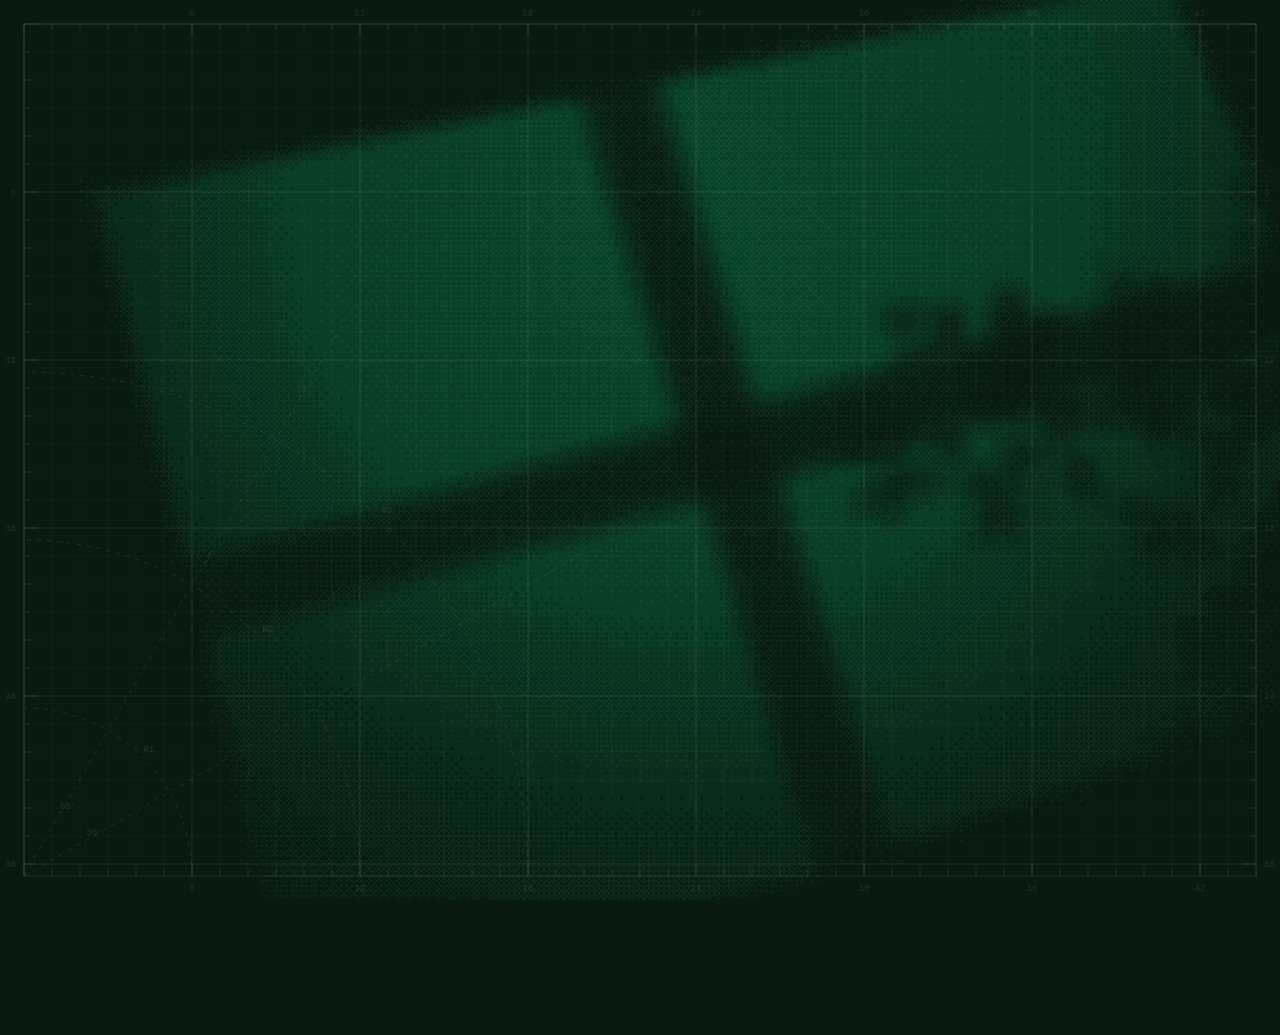
==== commit 819494fb: "Add dithered foliage backgrounds and matched section palettes" ====
--- a/index.html
+++ b/index.html
@@ -13,8 +13,11 @@
     <link rel="stylesheet" href="environment-production.css?v=grid-glow-1">
     <link rel="preload" href="assets/environment/olive-bough.webp" as="image" type="image/webp" crossorigin="anonymous" media="(min-width: 601px)">
     <script defer src="background-runtime.js?v=grid-glow-1"></script>
+    <script defer src="section-colors.js?v=3"></script>
+    <script defer src="dither-background.js?v=11"></script>
     <script defer src="grid-glow-controls.js"></script>
     <script defer src="animation-visibility.js"></script>
+    <script defer src="volume-control.js"></script>
 
     <!-- Preconnect to external domains -->
     <link rel="preconnect" href="https://fonts.googleapis.com">
@@ -3354,6 +3357,8 @@
             transition: none !important;
         }
     </style>
+    <link rel="stylesheet" href="volume-control.css">
+    <link rel="stylesheet" href="dither-background.css?v=12">
 </head>
 
 <body class="experience-awaiting-start initial-media-pending intro-pending">
@@ -3409,8 +3414,11 @@
             </svg>
         </button>
 
-        <!-- Sound Toggle Button -->
-        <button class="unmute-btn" id="soundBtn" onclick="toggleSound()" aria-label="Unmute video" title="Unmute">
+    </div>
+    <!-- Video controls: sound is anchored independently above the action stack. -->
+    <div class="video-nav-arrows" id="fixedNavArrows">
+      <div class="nav-arrow-btn volume-control" id="volumeControl" role="group" aria-label="Video sound">
+        <button class="volume-toggle" id="soundBtn" onclick="toggleSound()" aria-label="Unmute video" title="Unmute" type="button">
             <svg id="mutedIcon" xmlns="http://www.w3.org/2000/svg" viewBox="0 0 24 24" fill="currentColor">
                 <path
                     d="M13.5 4.06c0-1.336-1.616-2.005-2.56-1.06l-4.5 4.5H4.508c-1.141 0-2.318 0-2.402.933H2.03c-.01 0-.01.015-.01.033v6.088c0 .018 0 .033.01.033h.076c.084.933 1.261.933 2.402.933h1.932l4.5 4.5c.945.945 2.56.276 2.56-1.06V4.06zM17.78 9.22a.75.75 0 10-1.06 1.06L18.44 12l-1.72 1.72a.75.75 0 101.06 1.06l1.72-1.72 1.72 1.72a.75.75 0 101.06-1.06L20.56 12l1.72-1.72a.75.75 0 10-1.06-1.06l-1.72 1.72-1.72-1.72z" />
@@ -3422,10 +3430,10 @@
             </svg>
             <span id="soundBtnText">Unmute</span>
         </button>
-
-    </div>
-    <!-- Fixed Navigation Arrows with Like Button -->
-    <div class="video-nav-arrows" id="fixedNavArrows">
+        <div class="volume-slider-wrap">
+            <input id="videoVolume" type="range" min="0" max="100" step="1" value="100" aria-label="Video volume" aria-valuetext="Muted" tabindex="-1">
+        </div>
+      </div>
         <button class="nav-arrow-btn like-btn" id="likeBtn" onclick="toggleLike()" aria-label="Like this video">
             <svg viewBox="0 0 24 24" xmlns="http://www.w3.org/2000/svg" id="likeIcon">
                 <defs>
@@ -3539,6 +3547,8 @@
         // State
         let videosData = null;
         let isMuted = true;
+        let playbackVolume = 1;
+        let lastAudibleVolume = 1;
         let userManuallyMuted = false; // True when user explicitly clicked mute button
         let isWarping = false; // Flag to prevent BG updates during warp
         let isPlaying = false;
@@ -3569,8 +3579,9 @@
         const globalTabs = document.getElementById('globalTabs');
         const controlBar = document.querySelector('.control-bar');
 
-        function setBackgroundColor(color) {
+        function setBackgroundColor(color, sectionId) {
             if (!color || !bgLayer) return;
+            if (window.ReelFolioColors?.activate(sectionId)) return;
             bgLayer.style.backgroundColor = color;
             document.documentElement.style.setProperty('--active-bg-color', color);
         }
@@ -4117,6 +4128,19 @@
 
             // Put all content in the single scroll container
             tabsContainer.innerHTML = `<div class="video-container" id="mainScrollContainer">${allSectionsHTML}</div>`;
+            const registerSectionColors = () => window.ReelFolioColors?.register([
+                { id: 'landing', title: `Intro · ${landing.name || 'Welcome'}`, color: landing.bgColor || '#091A12' },
+                ...videosData.tabs.flatMap(tab => tab.videos.map(video => ({ id: video.id, title: video.title, color: video.bgColor })))
+            ], id => {
+                const container = document.getElementById('mainScrollContainer');
+                const sections = [...container.querySelectorAll('.landing-section, .video-section')];
+                const index = sections.findIndex(section => section.dataset.videoId === id);
+                if (index < 0) return;
+                scrollToVideo(index, false);
+                container.scrollTo({ top: sections[index].offsetTop, behavior: 'instant' });
+            });
+            if (window.ReelFolioColors) registerSectionColors();
+            else window.addEventListener('reelfolio:colorsready', registerSectionColors, { once: true });
 
             document.querySelectorAll('.landing-action, .content-link').forEach(button => {
                 const restX = parseFloat(getComputedStyle(button).getPropertyValue('--landing-light-x')) || 72;
@@ -4168,7 +4192,7 @@
             document.querySelectorAll('.landing-section video, .video-section video').forEach(prepareVideoFirstFrame);
 
             // Initialize background with landing color
-            setBackgroundColor(landing.bgColor || '#091A12');
+            setBackgroundColor(landing.bgColor || '#091A12', 'landing');
 
             // Initialize Observer for single container
             initObserver();
@@ -4255,7 +4279,7 @@
                         // Update background color based on the current section
                         // But skip updates if we are in the middle of a "warp" transition
                         const bgColor = entry.target.getAttribute('data-bg-color');
-                        if (bgColor && !isWarping) setBackgroundColor(bgColor);
+                        if (bgColor && !isWarping && entry.intersectionRatio >= 0.7) setBackgroundColor(bgColor, entry.target.dataset.videoId);
 
                         // Update arrow positioning for landscape/portrait
                         const navArrows = document.getElementById('fixedNavArrows');
@@ -5234,6 +5258,19 @@
         window.addEventListener('resize', scheduleMobileImmersiveSync, { passive: true });
         syncMobileImmersiveMode();
 
+        function setPlaybackVolume(value) {
+            playbackVolume = Math.max(0, Math.min(1, Number(value) || 0));
+            if (playbackVolume > 0) lastAudibleVolume = playbackVolume;
+            isMuted = playbackVolume === 0;
+            userManuallyMuted = isMuted;
+            document.querySelectorAll('video').forEach(video => {
+                video.volume = playbackVolume;
+                if (video.id === currentVideoId) video.muted = isMuted;
+            });
+            updateMuteUI();
+            if (isMuted) showMuteIndicator(); else hideMuteIndicator();
+        }
+
         function toggleSound() {
             isMuted = !isMuted;
             userManuallyMuted = isMuted;
@@ -5303,6 +5340,12 @@
         }
 
         function updateMuteUI() {
+            // Unmuting from zero restores the last audible setting.
+            if (!isMuted && playbackVolume === 0) playbackVolume = lastAudibleVolume;
+            document.querySelectorAll('video').forEach(video => {
+                if (video.volume !== playbackVolume) video.volume = playbackVolume;
+            });
+            window.dispatchEvent(new Event('reelsfolio:volumechange'));
             const mutedIcon = document.getElementById('mutedIcon');
             const unmutedIcon = document.getElementById('unmutedIcon');
             const btnText = document.getElementById('soundBtnText');
@@ -5775,7 +5818,7 @@
 
                 // Defer heavy scroll to after the next paint frame
                 requestAnimationFrame(() => {
-                    smartScrollTo(0, container, targetColor);
+                    smartScrollTo(0, container, targetColor, 'landing');
                     updateLikeButtonForCurrentVideo('landing', false, true);
                 });
 
@@ -5813,7 +5856,7 @@
             if (sectionIndex >= 0) {
                 const targetTop = sectionIndex * getSectionHeight();
                 const targetColor = section.getAttribute('data-bg-color');
-                smartScrollTo(targetTop, container, targetColor);
+                smartScrollTo(targetTop, container, targetColor, section.dataset.videoId);
 
                 // Update like button for target section immediately
                 const videoId = section.getAttribute('data-video-id');
@@ -5823,7 +5866,7 @@
 
         // Smart scroll function - uses 'Stitched Glide' for distant jumps
         // Smart scroll function - uses 'Warp Zoom' for distant jumps
-        function smartScrollTo(targetTop, container, targetColor = null) {
+        function smartScrollTo(targetTop, container, targetColor = null, sectionId = null) {
             const currentTop = container.scrollTop;
             const distance = Math.abs(targetTop - currentTop);
             const sectionHeight = getSectionHeight();
@@ -5837,7 +5880,7 @@
 
                 // Provide direct background transition
                 if (targetColor) {
-                    setBackgroundColor(targetColor);
+                    setBackgroundColor(targetColor, sectionId);
                 }
 
                 // 1. Engage Warp: Blur, shrink, and fade to simulate speed/depth
@@ -5906,7 +5949,7 @@
                 isWarping = true; // Block observer updates during scroll
 
                 // Manually update BG since observer is blocked
-                if (targetColor) setBackgroundColor(targetColor);
+                if (targetColor) setBackgroundColor(targetColor, sectionId);
 
                 const originalSnapType = container.style.scrollSnapType;
                 container.style.scrollSnapType = 'none';
--- a/volume-control.css
+++ b/volume-control.css
@@ -0,0 +1,115 @@
+/* Reuse the reel controls' surface and visibility states, without moving the stack. */
+.control-bar { display: none !important; }
+#fixedNavArrows #volumeControl {
+    position: absolute;
+    top: var(--volume-offset, 0px);
+    left: 0;
+    right: auto;
+    width: 48px;
+    height: 48px;
+    margin: 0;
+    padding: 0;
+    border-radius: 999px;
+    display: flex;
+    flex-direction: row;
+    justify-content: flex-start;
+    overflow: hidden;
+    color: #f4efe6;
+    cursor: default;
+    transform: none;
+    transition: width 0.32s cubic-bezier(0.22, 1, 0.36, 1), opacity 0.4s ease, visibility 0s linear 0.4s !important;
+}
+#fixedNavArrows #volumeControl:not([data-positioned]),
+#fixedNavArrows #volumeControl[data-frame-pending] {
+    opacity: 0 !important;
+    visibility: hidden !important;
+    pointer-events: none !important;
+}
+#fixedNavArrows #volumeControl.is-expanded { width: 208px; }
+#volumeControl .volume-toggle {
+    display: grid;
+    place-items: center;
+    flex: 0 0 48px;
+    width: 48px;
+    height: 48px;
+    padding: 0;
+    border: 0;
+    border-radius: 50%;
+    background: transparent;
+    color: inherit;
+    cursor: pointer;
+    touch-action: manipulation;
+    -webkit-tap-highlight-color: transparent;
+    transition: background 0.16s ease, box-shadow 0.16s ease, transform 0.16s ease;
+}
+#volumeControl .volume-toggle:active {
+    transform: scale(0.94);
+    background: rgba(0, 0, 0, 0.18);
+    box-shadow: inset 0 3px 7px #0005, inset 0 -1px 0 #fff2;
+}
+#fixedNavArrows #volumeControl .volume-toggle svg {
+    width: 22px;
+    height: 22px;
+    fill: currentColor;
+    stroke: none;
+    filter: drop-shadow(0 1px 1px #0005);
+    animation: none;
+}
+#volumeControl .volume-slider-wrap {
+    flex: 0 0 160px;
+    box-sizing: border-box;
+    display: flex;
+    align-items: center;
+    padding: 0 20px 0 12px;
+    height: 48px;
+    opacity: 0;
+    visibility: hidden;
+    transition: opacity 0.18s ease, visibility 0s linear 0.18s;
+}
+#volumeControl.is-expanded .volume-slider-wrap {
+    opacity: 1;
+    visibility: visible;
+    transition: opacity 0.22s ease 0.07s, visibility 0s;
+}
+#videoVolume {
+    --volume-fill: 0%;
+    appearance: none;
+    -webkit-appearance: none;
+    width: 100%;
+    height: 32px;
+    margin: 0;
+    padding: 0;
+    cursor: pointer;
+    touch-action: none;
+    background: transparent;
+}
+#videoVolume::-webkit-slider-runnable-track {
+    height: 3px;
+    border-radius: 3px;
+    background: linear-gradient(to right, #f4efe6 var(--volume-fill), #f4efe638 var(--volume-fill));
+}
+#videoVolume::-moz-range-track { height: 3px; border-radius: 3px; background: #f4efe638; }
+#videoVolume::-moz-range-progress { height: 3px; border-radius: 3px; background: #f4efe6; }
+#videoVolume::-webkit-slider-thumb {
+    appearance: none;
+    -webkit-appearance: none;
+    width: 16px;
+    height: 16px;
+    margin-top: -6.5px;
+    border: 0;
+    border-radius: 50%;
+    background: #f4efe6;
+    box-shadow: 0 2px 5px #0005;
+}
+#videoVolume::-moz-range-thumb {
+    width: 16px; height: 16px; border: 0; border-radius: 50%;
+    background: #f4efe6; box-shadow: 0 2px 5px #0005;
+}
+#volumeControl .volume-toggle:focus-visible { outline: 2px solid #f4efe6; outline-offset: -5px; }
+#videoVolume:focus-visible { outline: 1px solid #f4efe6; outline-offset: 3px; border-radius: 4px; }
+body.desktop-fullscreen-mode #fixedNavArrows #volumeControl { display: none !important; }
+@media (prefers-reduced-motion: reduce) {
+    #fixedNavArrows #volumeControl,
+    #volumeControl .volume-slider-wrap,
+    #volumeControl .volume-toggle { transition: none !important; }
+}
--- a/dither-background.css
+++ b/dither-background.css
@@ -0,0 +1,219 @@
+/* A separate, reversible treatment of the existing per-video background. */
+.dither-background {
+    position: absolute;
+    inset: 0;
+    width: 100%;
+    height: 100%;
+    z-index: 0;
+    pointer-events: none;
+    opacity: 0;
+    transition: opacity 400ms ease;
+    image-rendering: pixelated;
+    color: var(--active-bg-color, #091a12);
+}
+:root[data-dither-active] .dither-background { opacity: 1; }
+:root[data-dither-active] .bg-light-shader,
+:root[data-dither-active] .bg-grain { display: none; }
+:root[data-dither-active] .bg-light-texture::after { animation-play-state: paused; }
+:root[data-dither-active]:not([data-dither-grid]) .bg-grid-cutting-mat { visibility: hidden; }
+:root[data-dither-active] .bg-layer::after { content: none; }
+:root[data-dither-starting] .bg-light-shader { visibility: hidden; }
+/* The shared color property already interpolates; avoid a second delayed fade. */
+:root .bg-layer { transition: none; }
+/* Normal blending keeps the etched lines readable in dark video palettes.
+   SVG opacity still distinguishes minor lines, major lines, and guide labels. */
+:root .bg-grid-cutting-mat { mix-blend-mode: normal; opacity: var(--mat-grid-opacity, .29); animation-name: dither-mat-enter; }
+@keyframes dither-mat-enter {
+    from { opacity: 0; }
+    to { opacity: var(--mat-grid-opacity, .29); }
+}
+/* Recolor painted lines only: gradient fills inside loading masks and pointer
+   highlights must keep their SVG paint servers. */
+.bg-grid-cutting-mat > g[stroke^="#"] { stroke: var(--mat-line-color, #f2dbcf); }
+.bg-grid-cutting-mat > g[fill^="#"] { fill: var(--mat-line-color, #f2dbcf); }
+body.initial-media-pending .background-controller,
+body.initial-media-pending #grid-glow-studio { visibility: hidden; pointer-events: none; }
+
+.background-controller {
+    position: fixed;
+    top: max(22px, env(safe-area-inset-top));
+    right: max(24px, env(safe-area-inset-right));
+    z-index: 11500;
+    color: #f3f5f4;
+    font: 12px/1.5 'Inter', sans-serif;
+}
+.background-controller button,
+.background-controller input,
+.background-controller select { font: inherit; }
+.background-launcher {
+    display: flex;
+    align-items: center;
+    gap: 9px;
+    min-height: 40px;
+    padding: 0 14px;
+    margin-left: auto;
+    color: #e1e6e3;
+    border: 1px solid #ffffff26;
+    border-radius: 999px;
+    background: #101613e6;
+    box-shadow: 0 4px 20px #00000026, inset 0 1px #ffffff0a;
+    cursor: pointer;
+    transition: background 160ms ease, border-color 160ms ease;
+}
+.background-launcher:hover,
+.background-launcher[aria-expanded="true"] { background: #202823; border-color: #ffffff45; }
+.background-launcher svg { width: 16px; height: 16px; }
+.background-status-dot { width: 5px; height: 5px; border-radius: 50%; background: #68726c; }
+:root[data-dither-active] .background-status-dot { background: #bfd9c6; box-shadow: 0 0 7px #bddcc478; }
+.background-panel {
+    width: 332px;
+    max-width: calc(100vw - 32px);
+    margin-top: 10px;
+    padding: 20px;
+    border: 1px solid #ffffff24;
+    border-radius: 18px;
+    background: #101613;
+    box-shadow: 0 18px 64px #0007, inset 0 1px #ffffff09;
+    max-height: calc(100dvh - 100px);
+    overflow-y: auto;
+    overscroll-behavior: contain;
+    scrollbar-width: thin;
+}
+.background-controller [hidden] { display: none !important; }
+.background-panel-header { display: flex; align-items: flex-start; justify-content: space-between; gap: 12px; margin-bottom: 20px; }
+.background-panel h2 { font-size: 14px; line-height: 1.4; font-weight: 600; letter-spacing: -.2px; }
+.background-panel p { font-size: 11px; line-height: 1.6; color: #9ea9a2; margin-top: 4px; }
+.background-close {
+    display: grid; place-items: center; flex: none; width: 28px; height: 28px;
+    margin: -4px -5px 0 0; color: #b2bcb5; border: 0; border-radius: 50%; background: transparent; cursor: pointer;
+}
+.background-close:hover { background: #ffffff12; color: white; }
+.background-close svg { width: 15px; height: 15px; }
+.background-view-switch { display: flex; gap: 4px; padding: 4px; border: 1px solid #ffffff12; border-radius: 10px; background: #080e0b; margin: -3px 0 20px; }
+.background-view-switch button { flex: 1; padding: 8px 5px; border: 1px solid transparent; border-radius: 7px; background: transparent; color: #9daa9f; font-size: 11px; cursor: pointer; }
+.background-view-switch button[aria-pressed="true"] { background: #26362c; color: #e6f2e9; border-color: #b2d2bc30; box-shadow: 0 1px 4px #0003; }
+.background-panel .background-shared-note { margin: -6px 0 17px; }
+.section-color-settings { min-width: 0; border: 0; padding: 0; margin: 0; }
+.section-color-context { position: sticky; top: -20px; z-index: 3; margin: -8px -1px 0; padding: 8px 1px 10px; background: #101613; }
+.section-color-select-label { display: flex; justify-content: space-between; margin-bottom: 7px; font-size: 11px; color: #c5d2c9; }
+.section-color-count { color: #8ea596; font-variant-numeric: tabular-nums; }
+.section-color-navigation { display: flex; gap: 6px; }
+.section-color-navigation select { flex: 1; width: 0; min-width: 0; min-height: 36px; padding: 7px; border: 1px solid #ffffff24; border-radius: 7px; color: #e2eee5; background: #1b2720; text-overflow: ellipsis; cursor: pointer; color-scheme: dark; }
+.section-color-navigation button { flex: none; width: 29px; min-height: 36px; border: 1px solid #ffffff1c; border-radius: 7px; background: #ffffff04; color: #d3dfd6; font-size: 22px; line-height: 1; cursor: pointer; }
+.section-color-navigation button:hover:enabled { background: #ffffff12; }
+.section-color-navigation button:disabled { opacity: .25; cursor: default; }
+.background-panel .section-color-intro { margin: 7px 0 17px; font-size: 10px; }
+.section-color-link { margin: 10px 0 0; }
+.background-panel .section-linked-note { margin: 12px 0; color: #a8b9ad; }
+.section-edit-intro { display: block; margin: 14px 0 4px; padding: 8px 11px; border: 1px solid #b2d2bc45; border-radius: 7px; background: #aecab510; color: #dfebe2; cursor: pointer; }
+.section-edit-intro:hover { background: #aecab520; }
+.section-color-group { border-top: 1px solid #ffffff12; padding-top: 16px; margin-top: 16px; }
+.section-color-group h3 { margin-bottom: 12px; }
+.section-color-swatch { display: flex; align-items: center; justify-content: space-between; gap: 12px; margin: 0 0 14px; cursor: pointer; }
+.section-color-chip { display: flex; align-items: center; gap: 8px; }
+.section-color-chip output { font: 10px/1.4 ui-monospace, monospace; color: #a8b5ac; }
+.section-color-chip input { appearance: none; -webkit-appearance: none; width: 31px; height: 26px; padding: 3px; background: #ffffff05; border: 1px solid #ffffff40; border-radius: 6px; cursor: pointer; color-scheme: dark; }
+.section-color-chip input::-webkit-color-swatch-wrapper { padding: 0; }
+.section-color-chip input::-webkit-color-swatch { border: 0; border-radius: 3px; }
+.section-color-chip input::-moz-color-swatch { border: 0; border-radius: 3px; }
+.section-color-group .background-switch-row { margin-bottom: 18px; }
+.section-color-group .background-range:last-of-type { margin-bottom: 0; }
+.background-panel .section-glow-note, .background-panel .section-mat-note { font-size: 10px; margin: 7px 0 0; }
+.section-color-reset { margin-top: 18px; padding: 6px 0; border: 0; background: transparent; color: #d3dfd6; font-size: 11px !important; cursor: pointer; text-decoration: underline; text-underline-offset: 3px; }
+.section-color-reset:disabled { opacity: .4; cursor: default; text-decoration: none; }
+.background-panel .section-color-save { margin-top: 6px; font-size: 10px; color: #8ea596; }
+.background-switch-row { display: flex; align-items: center; justify-content: space-between; gap: 12px; }
+.background-switch-row label { cursor: pointer; }
+.background-switch {
+    appearance: none; -webkit-appearance: none; flex: none;
+    width: 36px; height: 22px; border: 1px solid #ffffff30; border-radius: 20px;
+    background: #363e38; cursor: pointer; position: relative;
+    transition: background 160ms ease;
+}
+.background-switch::before {
+    content: ''; position: absolute; width: 14px; height: 14px; left: 3px; top: 3px;
+    border-radius: 50%; background: #c1c7c3; transition: transform 160ms ease;
+}
+.background-switch:checked { background: #c7deca; border-color: #c7deca; }
+.background-switch:checked::before { background: #233c2c; transform: translateX(14px); }
+.background-options { border: 0; margin-top: 19px; padding: 19px 0 0; border-top: 1px solid #ffffff12; min-width: 0; }
+.background-options:disabled { opacity: .4; }
+.background-options:disabled input { cursor: default; }
+.background-options:disabled button { cursor: default; }
+.background-mat-options { border: 0; min-width: 0; }
+.background-mat-options .background-range { margin: 14px 0 0; }
+.background-mat-options input:disabled { opacity: .4; cursor: default; }
+.background-look-grid { display: grid; grid-template-columns: 1fr 1fr; gap: 8px; }
+.background-look {
+    display: flex; align-items: center; gap: 8px; min-width: 0;
+    padding: 9px; min-height: 46px; border-radius: 9px; border: 1px solid #ffffff18;
+    background: #ffffff03; color: #b7c4bb; text-align: left; cursor: pointer;
+    transition: border-color 150ms ease, background 150ms ease;
+}
+.background-look:hover { border-color: #ffffff3a; background: #ffffff08; }
+.background-look[aria-pressed="true"] { border-color: #b2d2bc8c; color: #ebf6ee; background: #aecab510; }
+.background-look-art { width: 26px; height: 26px; flex: none; border-radius: 5px; overflow: hidden; background-color: #15241c; }
+.background-look-art-veil { background-image: repeating-linear-gradient(120deg, transparent, #95b9a0 5px, #284133 8px, #15241c 13px); }
+.background-look-art-drift { background-image: radial-gradient(ellipse at 25% 25%, #95b9a0, #365e4677 40%, transparent 65%), radial-gradient(ellipse at 90% 90%, #749c81, transparent 70%); }
+.background-look-art-water { background-image: repeating-radial-gradient(ellipse at 5% 10%, transparent 0 5px, #9dc9ab 6px, transparent 8px 13px), repeating-radial-gradient(ellipse at 90% 90%, transparent 0 7px, #698e74 9px, transparent 11px); }
+.background-look-art-contour { background-image: repeating-radial-gradient(ellipse at 0 0, transparent 0 3px, #8cae96 4px, transparent 5px 7px); }
+.background-look-art-fluid { background-image: radial-gradient(ellipse at 30% 90%, #94b89e, transparent 60%), radial-gradient(ellipse at 100% 10%, #94b89e, transparent 60%); }
+.background-look-art-foliage {
+    background-color: #a5bd9e;
+    background-image: linear-gradient(90deg, transparent 44%, #22372c 45% 53%, transparent 54%), linear-gradient(0deg, transparent 44%, #22372c 45% 53%, transparent 54%), radial-gradient(ellipse at 90% 70%, #203b2c 8%, transparent 60%);
+    transform: rotate(-8deg) scale(.9);
+}
+.background-panel .background-look-description { margin: 9px 0 0; color: #a9b7ae; }
+.background-composition-actions { display: flex; justify-content: space-between; margin: 4px 0 19px; gap: 16px; }
+.background-composition-actions button { border: 0; padding: 5px 0; background: none; color: #d3dfd6; font-size: 11px; cursor: pointer; }
+.background-composition-actions button:hover { color: white; text-decoration: underline; text-underline-offset: 3px; }
+.background-panel h3 { font-size: 11px; font-weight: 600; letter-spacing: .02em; color: #e4eee7; margin: 0 0 12px; }
+.background-foliage-controls > p { margin: -6px 0 14px; }
+.background-dither-controls { border-top: 1px solid #ffffff12; margin-top: 18px; padding-top: 16px; }
+.background-scene-preview { position: sticky; top: -20px; z-index: 2; margin: 0 -1px 18px; padding: 10px 1px 12px; background: #101613; border-bottom: 1px solid #ffffff12; }
+.background-scene-preview figcaption { display: flex; align-items: center; justify-content: space-between; color: #d3dfd6; font-size: 11px; margin-bottom: 8px; }
+.background-scene-preview figcaption span { color: #8b9e91; font-size: 10px; }
+.background-scene-preview canvas { display: block; width: 100%; height: 154px; object-fit: contain; border-radius: 8px; background: #090f0b; }
+.background-range { display: block; margin-bottom: 12px; }
+.background-range-label { display: flex; align-items: baseline; justify-content: space-between; gap: 12px; }
+.background-range output { color: #a8b5ac; font-size: 11px; font-variant-numeric: tabular-nums; }
+.background-range input {
+    appearance: none; -webkit-appearance: none; width: 100%; display: block;
+    height: 26px; margin: 5px 0 0; cursor: pointer; background: transparent;
+}
+.background-range input::-webkit-slider-runnable-track { height: 3px; border-radius: 3px; background: #46534a; }
+.background-range input::-moz-range-track { height: 3px; border-radius: 3px; background: #46534a; }
+.background-range input::-webkit-slider-thumb { appearance: none; width: 12px; height: 12px; border-radius: 50%; background: #d4e5d7; margin-top: -4.5px; box-shadow: 0 1px 4px #0008; }
+.background-range input::-moz-range-thumb { width: 12px; height: 12px; border: 0; border-radius: 50%; background: #d4e5d7; box-shadow: 0 1px 4px #0008; }
+.background-fine-tuning { border-top: 1px solid #ffffff12; border-bottom: 1px solid #ffffff12; margin: 5px 0 15px; }
+.background-fine-tuning summary { list-style: none; cursor: pointer; padding: 12px 0; color: #c5d2c9; display: flex; justify-content: space-between; }
+.background-fine-tuning summary::-webkit-details-marker { display: none; }
+.background-fine-tuning summary span { font-size: 16px; line-height: 18px; transition: transform 150ms ease; }
+.background-fine-tuning[open] summary span { transform: rotate(45deg); }
+.background-fine-tuning-content { padding-top: 6px; }
+.background-panel-footer { border-top: 1px solid #ffffff12; margin-top: 20px; padding-top: 14px; display: flex; align-items: center; justify-content: space-between; gap: 10px; }
+.background-panel-footer span { font-size: 10px; color: #9ea9a2; }
+.background-export { display: flex; align-items: center; gap: 12px; margin-top: 18px; }
+.background-copy, .background-retry { padding: 7px 11px; border: 1px solid #ffffff30; border-radius: 7px; background: #ffffff08; color: #dfebe2; cursor: pointer; }
+.background-copy:hover, .background-retry:hover { border-color: #b2d2bc8c; background: #aecab510; }
+.background-copy-status { font-size: 10px; color: #a9b7ae; }
+.background-json { display: block; margin-top: 12px; font-size: 11px; color: #b7c4bb; }
+.background-json textarea { display: block; width: 100%; margin: 7px 0; padding: 10px; border: 1px solid #ffffff30; border-radius: 7px; background: #090e0b; color: #d3dfd6; resize: vertical; font: 11px/1.5 ui-monospace, monospace; user-select: text; -webkit-user-select: text; }
+.background-reset { padding: 5px 0 5px 8px; border: 0; background: transparent; color: #d3dfd6; cursor: pointer; font-size: 11px !important; }
+.background-reset:hover { color: white; }
+.background-controller :focus-visible { outline: 2px solid #d2e5d7; outline-offset: 4px; }
+body.desktop-fullscreen-mode .background-controller { display: none; }
+body.desktop-fullscreen-mode .dither-background { opacity: 0; }
+@media (max-width: 600px) {
+    .background-controller { top: max(12px, env(safe-area-inset-top)); right: 12px; }
+    .background-launcher { min-height: 36px; padding: 0 11px; font-size: 11px; }
+    .background-panel { padding: 18px; max-height: calc(100dvh - 135px); }
+    .section-color-context { top: -18px; }
+    /* Avoid mobile compositing over the controls when a live canvas is sticky. */
+    .background-scene-preview { position: relative; top: auto; }
+    .background-scene-preview canvas { height: 120px; }
+}
+@media (prefers-reduced-motion: reduce) {
+    :root .bg-grid-cutting-mat { animation: none; }
+    .dither-background, .background-launcher, .background-switch, .background-switch::before, .background-look, .background-fine-tuning summary span { transition: none; }
+}
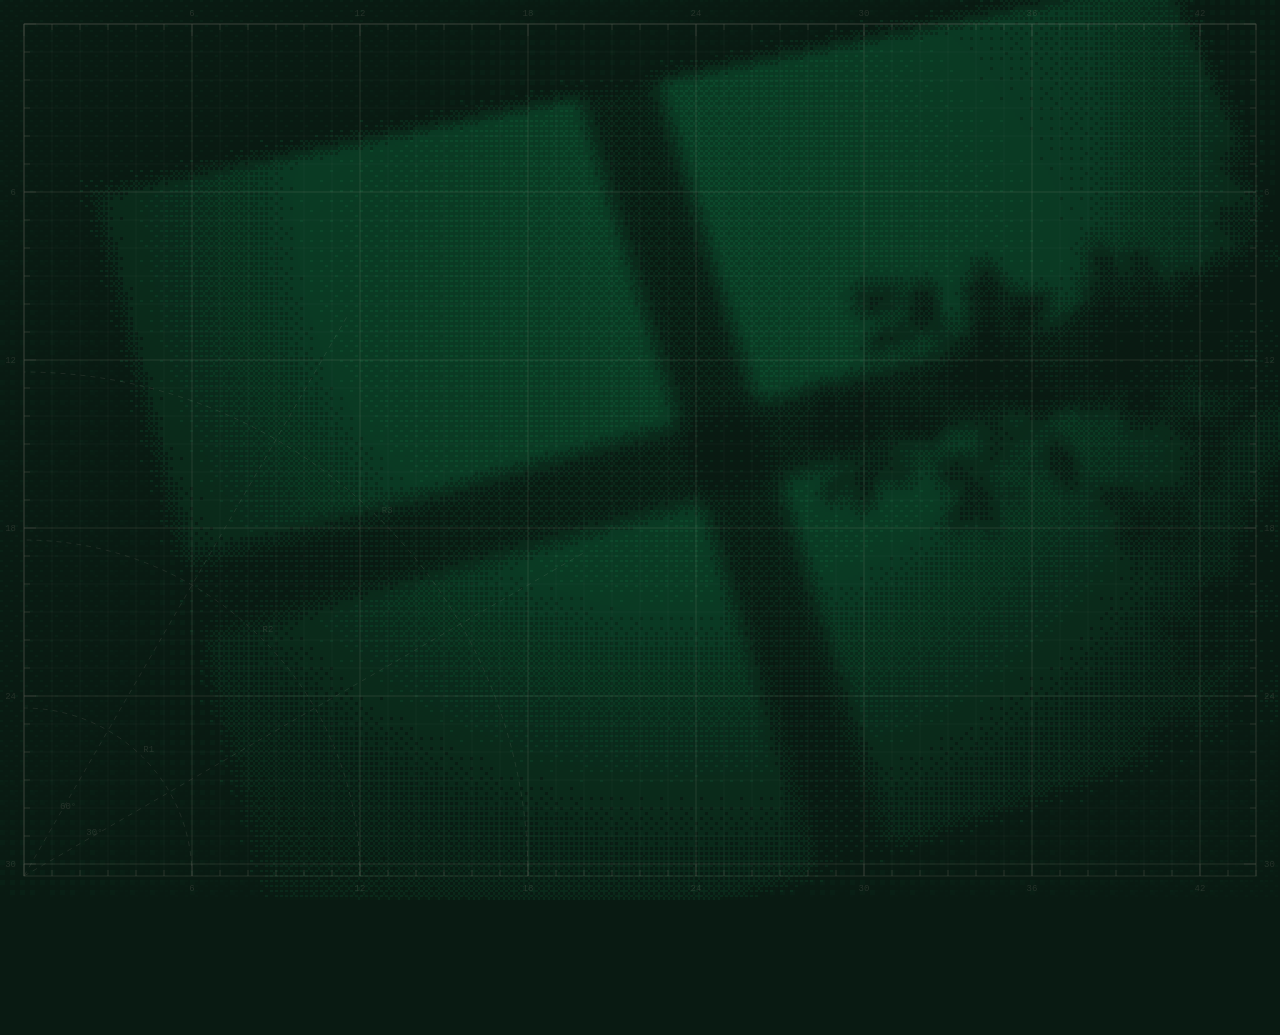
==== commit 9bc502d4: "Add interactive shadow dithering and hover and click controls" ====
--- a/index.html
+++ b/index.html
@@ -10,12 +10,11 @@
     <meta name="description"
         content="Vibhore Singhal - Sr. UX Designer Portfolio showcasing design work at Zeta, personal projects, and films.">
     <title>ReelsFolio - Vibhore Singhal</title>
-    <link rel="stylesheet" href="environment-production.css?v=grid-glow-1">
+    <link rel="stylesheet" href="environment-production.css?v=dither-hover-2">
     <link rel="preload" href="assets/environment/olive-bough.webp" as="image" type="image/webp" crossorigin="anonymous" media="(min-width: 601px)">
-    <script defer src="background-runtime.js?v=grid-glow-1"></script>
-    <script defer src="section-colors.js?v=3"></script>
-    <script defer src="dither-background.js?v=11"></script>
-    <script defer src="grid-glow-controls.js"></script>
+    <script defer src="background-runtime.js?v=dither-hover-2"></script>
+    <script defer src="section-colors.js?v=4"></script>
+    <script defer src="dither-background.js?v=16"></script>
     <script defer src="animation-visibility.js"></script>
     <script defer src="volume-control.js"></script>
 
--- a/environment-production.css
+++ b/environment-production.css
@@ -53,19 +53,6 @@
     opacity: 0;
     transition: opacity 240ms ease-out;
 }
-/* Radial light is painted on shared SVG strokes, never on the grid cells. */
-.grid-hover-highlight {
-    opacity: 0;
-    pointer-events: none;
-    transition: opacity var(--grid-hover-fade-out, 440ms) cubic-bezier(0.22, 1, 0.36, 1);
-}
-.bg-grid-cutting-mat.is-pointer-over-grid .grid-hover-highlight {
-    opacity: var(--grid-hover-strength, 0.9);
-    transition-duration: var(--grid-hover-fade-in, 220ms);
-}
-@media (max-width: 600px), (hover: none), (pointer: coarse) {
-    .grid-hover-highlight { display: none; }
-}
 .grid-loading-band {
     animation: grid-loading-sweep 4.05s cubic-bezier(0.37, 0, 0.63, 1) 600ms infinite both;
     animation-play-state: paused;
@@ -87,7 +74,6 @@
     .grid-loading-band { animation: none; transform: translate(calc(var(--grid-shimmer-travel-x) * 0.4), calc(var(--grid-shimmer-travel-y) * 0.4)); }
     body.initial-media-pending .grid-loading-highlight { animation: none; opacity: 0.18; }
     .grid-loading-highlight { transition: none; }
-    .bg-grid-cutting-mat .grid-hover-highlight { transition: none; }
 }
 
 .bg-light-texture { position: absolute; pointer-events: none; }
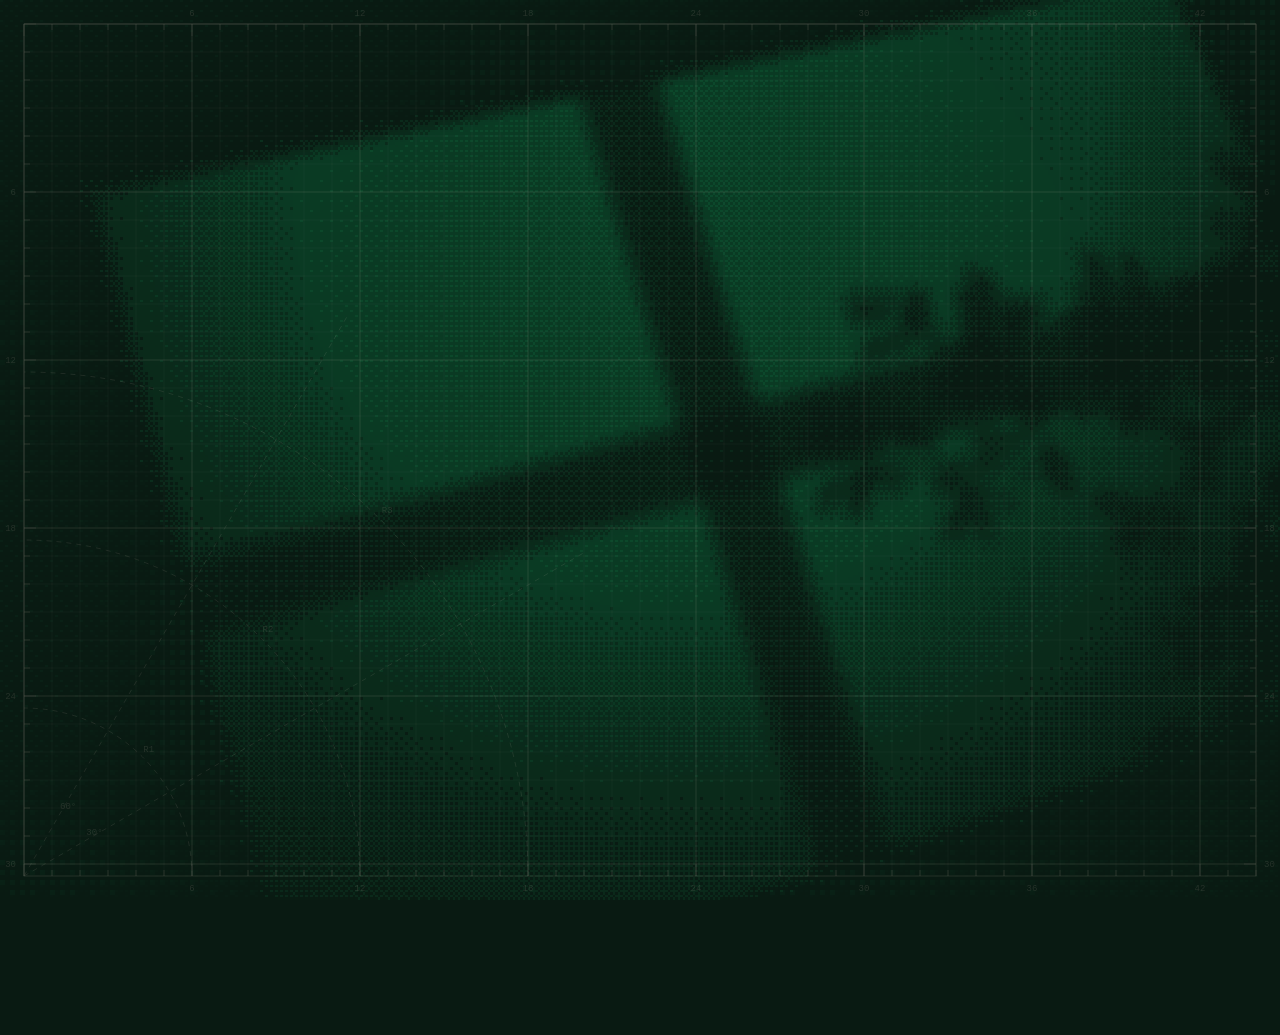
==== commit ecf6b9ba: "Smooth background loading and tune click ripple defaults" ====
--- a/index.html
+++ b/index.html
@@ -11,12 +11,12 @@
         content="Vibhore Singhal - Sr. UX Designer Portfolio showcasing design work at Zeta, personal projects, and films.">
     <title>ReelsFolio - Vibhore Singhal</title>
     <link rel="stylesheet" href="environment-production.css?v=dither-hover-2">
-    <link rel="preload" href="assets/environment/olive-bough.webp" as="image" type="image/webp" crossorigin="anonymous" media="(min-width: 601px)">
+    <link rel="preload" href="assets/environment/olive-bough-mask.webp" as="image" type="image/webp">
     <script defer src="background-runtime.js?v=dither-hover-2"></script>
-    <script defer src="section-colors.js?v=4"></script>
-    <script defer src="dither-background.js?v=16"></script>
+    <script defer src="section-colors.js?v=5"></script>
+    <script defer src="dither-background.js?v=20"></script>
     <script defer src="animation-visibility.js"></script>
-    <script defer src="volume-control.js"></script>
+    <script defer src="volume-control.js?v=2"></script>
 
     <!-- Preconnect to external domains -->
     <link rel="preconnect" href="https://fonts.googleapis.com">
@@ -1770,7 +1770,8 @@
         }
 
         .landing-locations {
-            display: flex;
+            /* Temporarily hide the location badges. */
+            display: none;
             gap: 8px;
             flex-wrap: wrap;
         }
@@ -3356,8 +3357,8 @@
             transition: none !important;
         }
     </style>
-    <link rel="stylesheet" href="volume-control.css">
-    <link rel="stylesheet" href="dither-background.css?v=12">
+    <link rel="stylesheet" href="volume-control.css?v=2">
+    <link rel="stylesheet" href="dither-background.css?v=13">
 </head>
 
 <body class="experience-awaiting-start initial-media-pending intro-pending">
--- a/volume-control.css
+++ b/volume-control.css
@@ -108,6 +108,10 @@
 #volumeControl .volume-toggle:focus-visible { outline: 2px solid #f4efe6; outline-offset: -5px; }
 #videoVolume:focus-visible { outline: 1px solid #f4efe6; outline-offset: 3px; border-radius: 4px; }
 body.desktop-fullscreen-mode #fixedNavArrows #volumeControl { display: none !important; }
+@media (max-width: 600px), (hover: none), (pointer: coarse) {
+    #fixedNavArrows #volumeControl.is-expanded { width: 48px; }
+    #volumeControl .volume-slider-wrap { display: none; }
+}
 @media (prefers-reduced-motion: reduce) {
     #fixedNavArrows #volumeControl,
     #volumeControl .volume-slider-wrap,
--- a/dither-background.css
+++ b/dither-background.css
@@ -7,7 +7,7 @@
     z-index: 0;
     pointer-events: none;
     opacity: 0;
-    transition: opacity 400ms ease;
+    transition: opacity 900ms cubic-bezier(.22, 1, .36, 1);
     image-rendering: pixelated;
     color: var(--active-bg-color, #091a12);
 }
@@ -18,6 +18,13 @@
 :root[data-dither-active]:not([data-dither-grid]) .bg-grid-cutting-mat { visibility: hidden; }
 :root[data-dither-active] .bg-layer::after { content: none; }
 :root[data-dither-starting] .bg-light-shader { visibility: hidden; }
+/* Start with the base mat, then reveal the completed dither once. Don't flash
+   the fallback grain or a second light treatment while its mask is decoding. */
+body.initial-media-pending .bg-grain,
+body.initial-media-pending .bg-light-shader,
+:root[data-dither-starting] .bg-grain { visibility: hidden; }
+:root[data-dither-starting] .grid-loading-highlight,
+:root[data-dither-active] .grid-loading-highlight { display: none; }
 /* The shared color property already interpolates; avoid a second delayed fade. */
 :root .bg-layer { transition: none; }
 /* Normal blending keeps the etched lines readable in dark video palettes.
@@ -205,6 +212,10 @@
 body.desktop-fullscreen-mode .background-controller { display: none; }
 body.desktop-fullscreen-mode .dither-background { opacity: 0; }
 @media (max-width: 600px) {
+    /* Fade to the mobile video's black surround before intro classes expire. */
+    :root body .bg-layer { opacity: 0; transition: opacity 700ms ease-in-out !important; }
+    :root body.initial-media-pending .bg-layer,
+    :root body.info-panel-open .bg-layer { opacity: 1; }
     .background-controller { top: max(12px, env(safe-area-inset-top)); right: 12px; }
     .background-launcher { min-height: 36px; padding: 0 11px; font-size: 11px; }
     .background-panel { padding: 18px; max-height: calc(100dvh - 135px); }
@@ -214,6 +225,7 @@
     .background-scene-preview canvas { height: 120px; }
 }
 @media (prefers-reduced-motion: reduce) {
+    :root body .bg-layer { transition: none !important; }
     :root .bg-grid-cutting-mat { animation: none; }
     .dither-background, .background-launcher, .background-switch, .background-switch::before, .background-look, .background-fine-tuning summary span { transition: none; }
 }
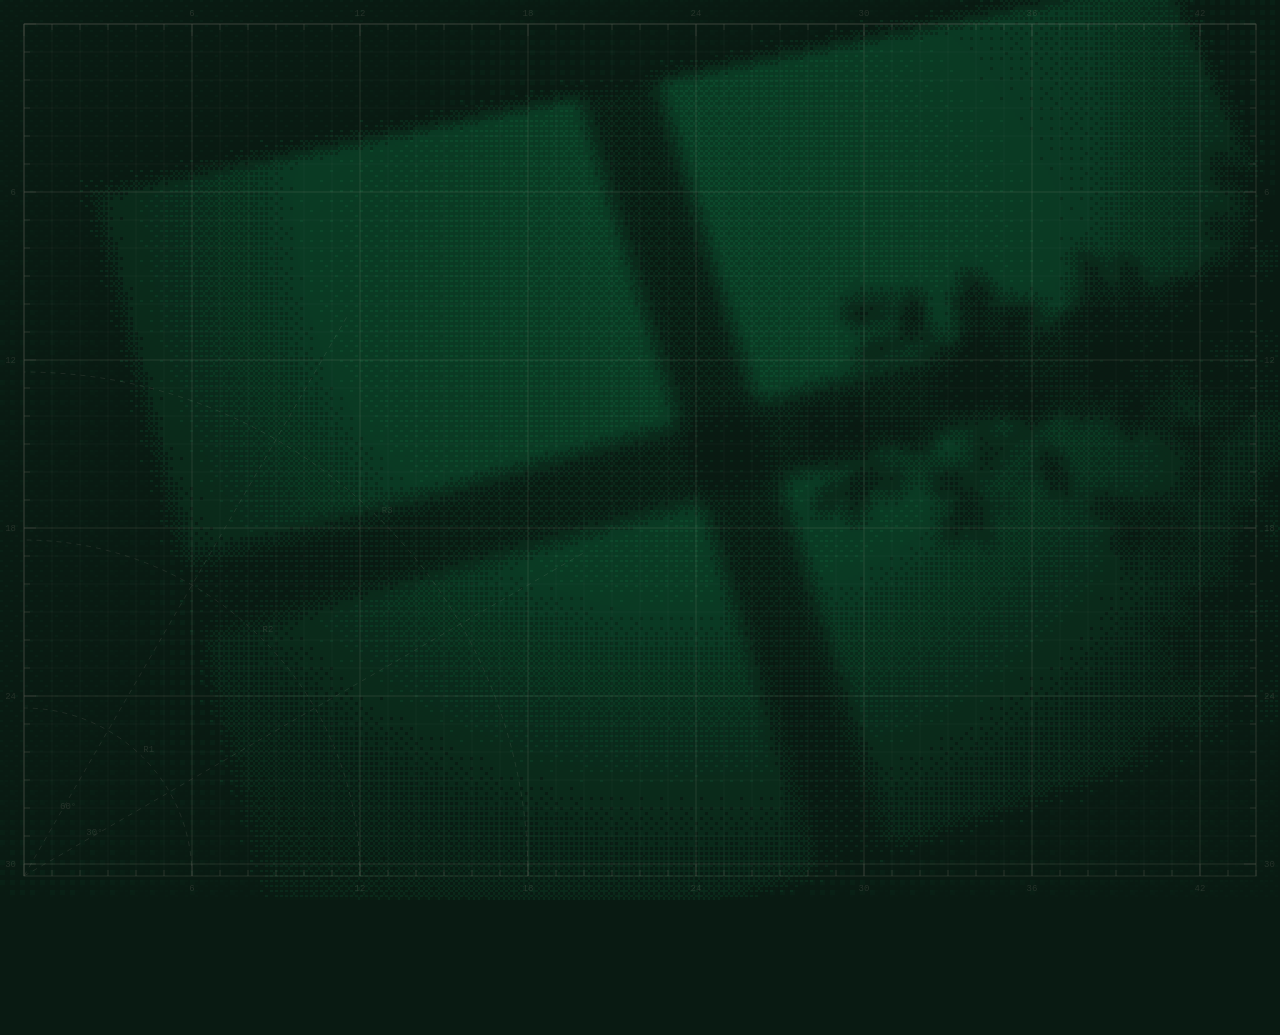
==== commit 03e30b27: "Restrict background controls to localhost and enforce published defaults" ====
--- a/index.html
+++ b/index.html
@@ -13,8 +13,8 @@
     <link rel="stylesheet" href="environment-production.css?v=dither-hover-2">
     <link rel="preload" href="assets/environment/olive-bough-mask.webp" as="image" type="image/webp">
     <script defer src="background-runtime.js?v=dither-hover-2"></script>
-    <script defer src="section-colors.js?v=5"></script>
-    <script defer src="dither-background.js?v=20"></script>
+    <script defer src="section-colors.js?v=6"></script>
+    <script defer src="dither-background.js?v=21"></script>
     <script defer src="animation-visibility.js"></script>
     <script defer src="volume-control.js?v=2"></script>
 
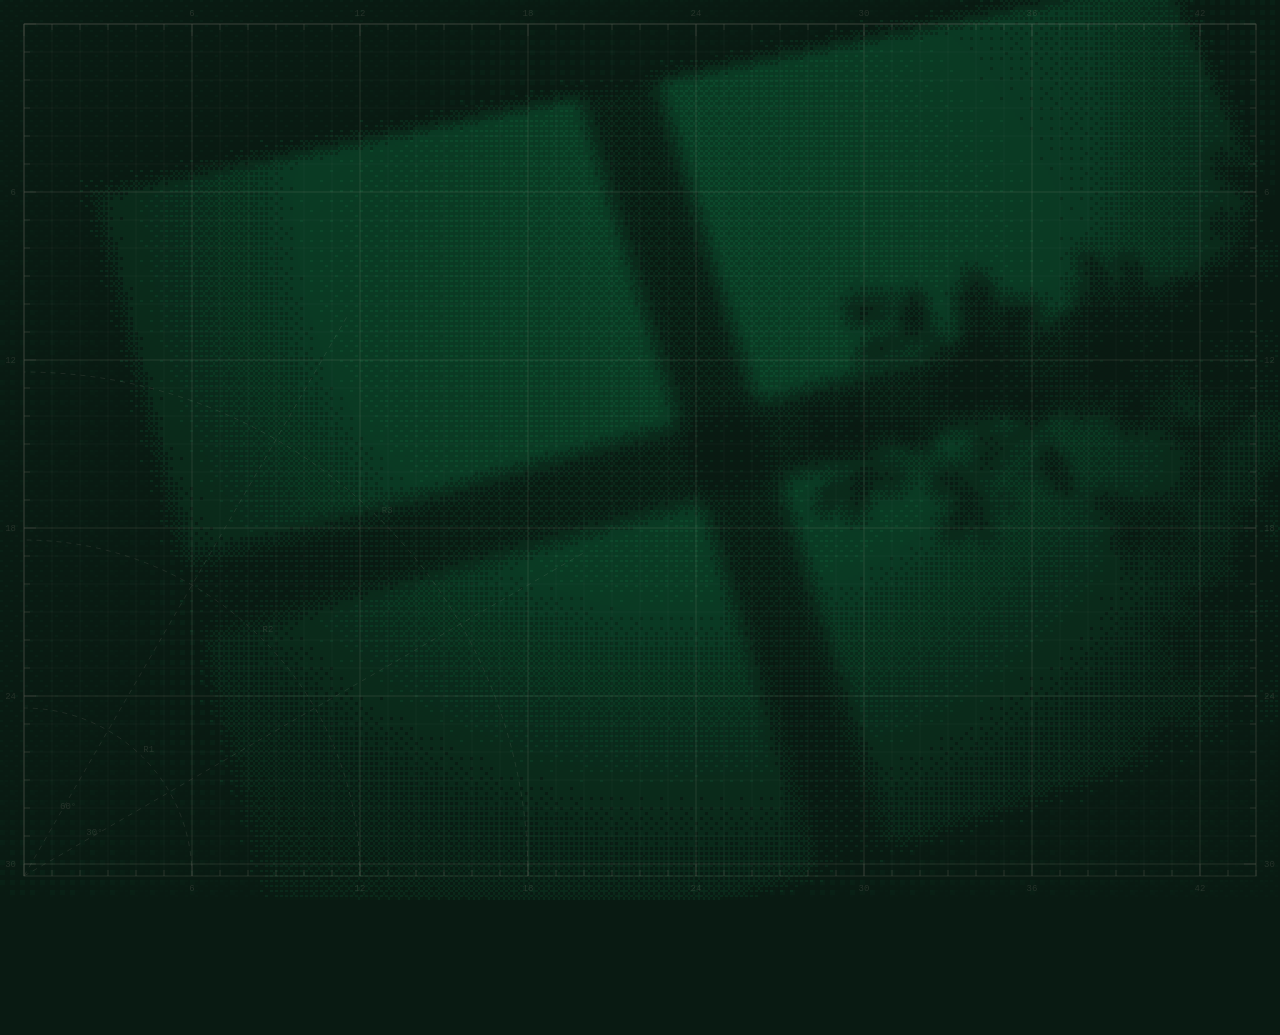
==== commit 41ccb8c4: "Refine analytics likes and simplify UI with faster loading" ====
--- a/index.html
+++ b/index.html
@@ -3656,11 +3656,12 @@
                 ts: Date.now(),
                 ...(data || {}),
             };
-            setTimeout(() => {
-                try {
-                    navigator.sendBeacon(_analyticsWorkerUrl + '/events', JSON.stringify(event));
-                } catch (_) { /* worker may still be deploying */ }
-            }, 0);
+            // Queue immediately: a pagehide or outbound click may be the last task.
+            const body = JSON.stringify(event);
+            try {
+                if (navigator.sendBeacon(_analyticsWorkerUrl + '/events', body)) return;
+            } catch (_) { /* Fall back when beacon is unavailable. */ }
+            fetch(_analyticsWorkerUrl + '/events', {method:'POST', body, keepalive:true}).catch(() => {});
         }
 
         function flushWatch() {
